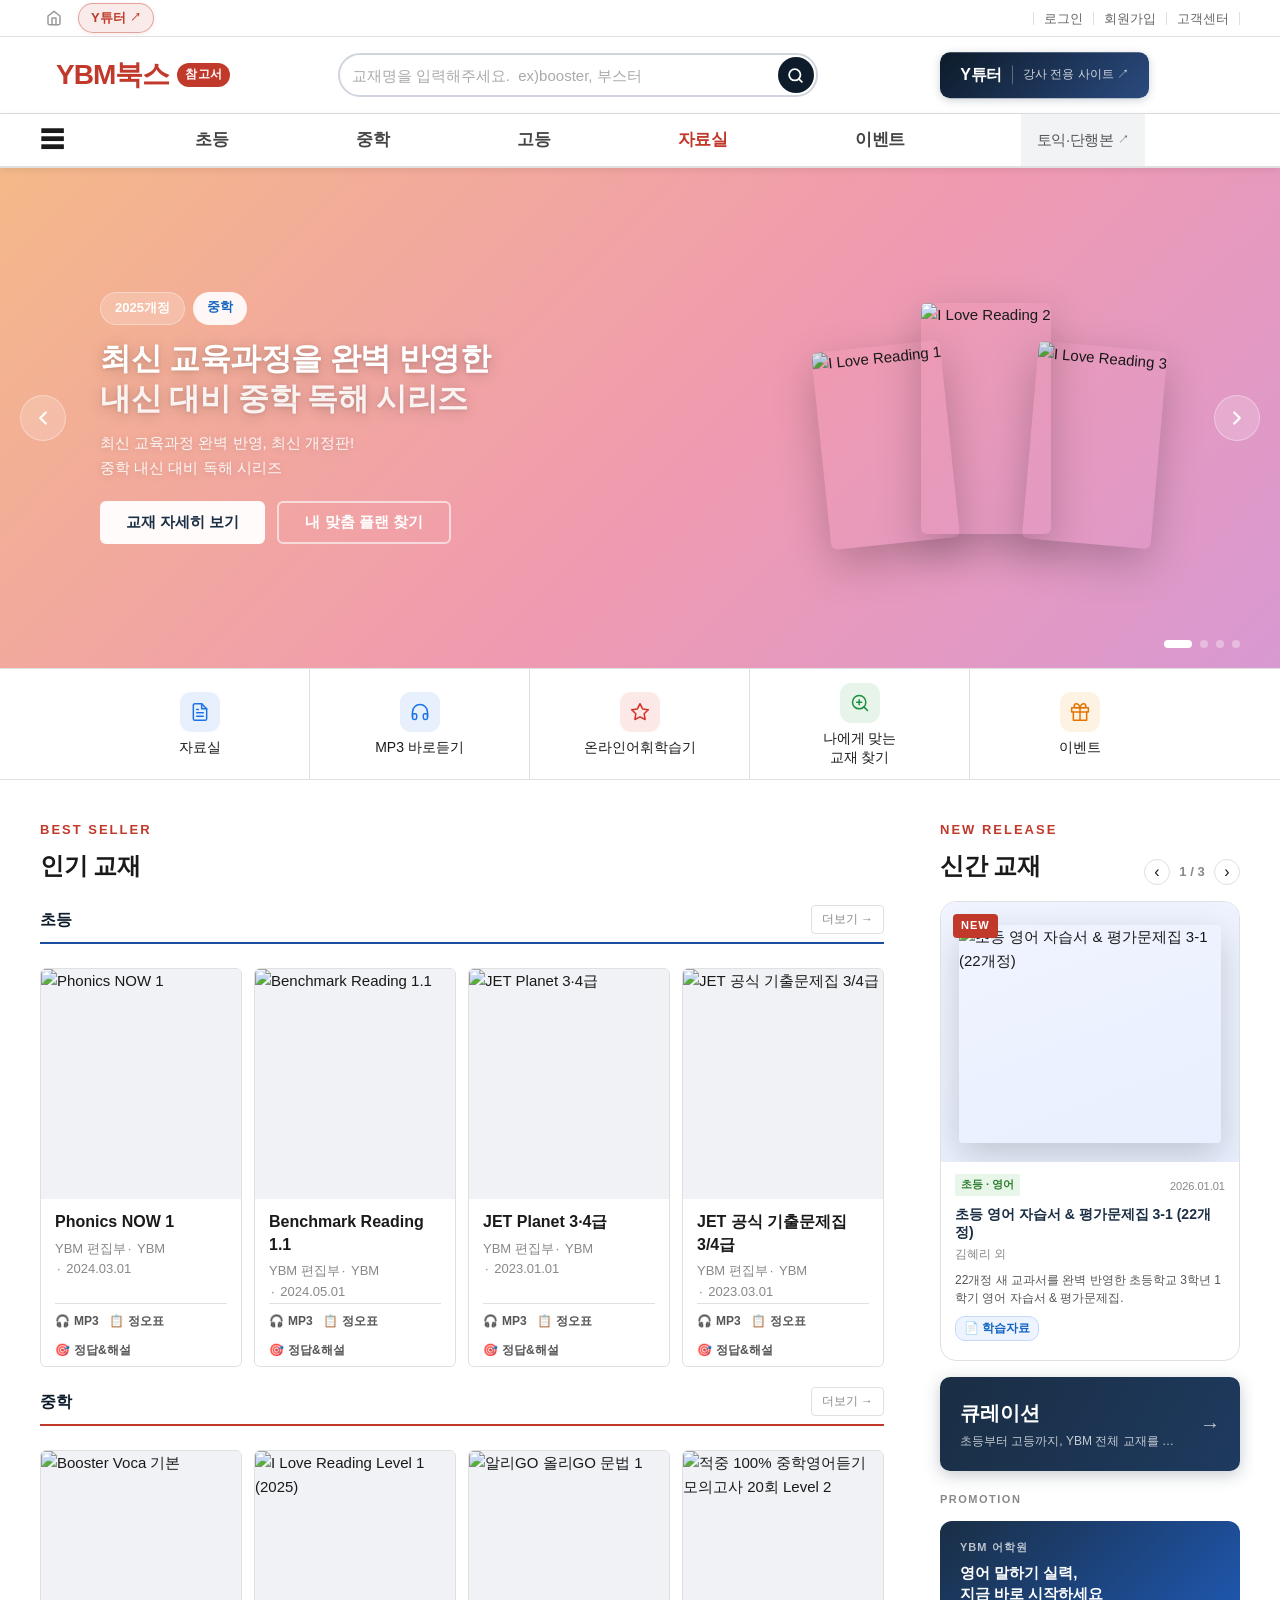
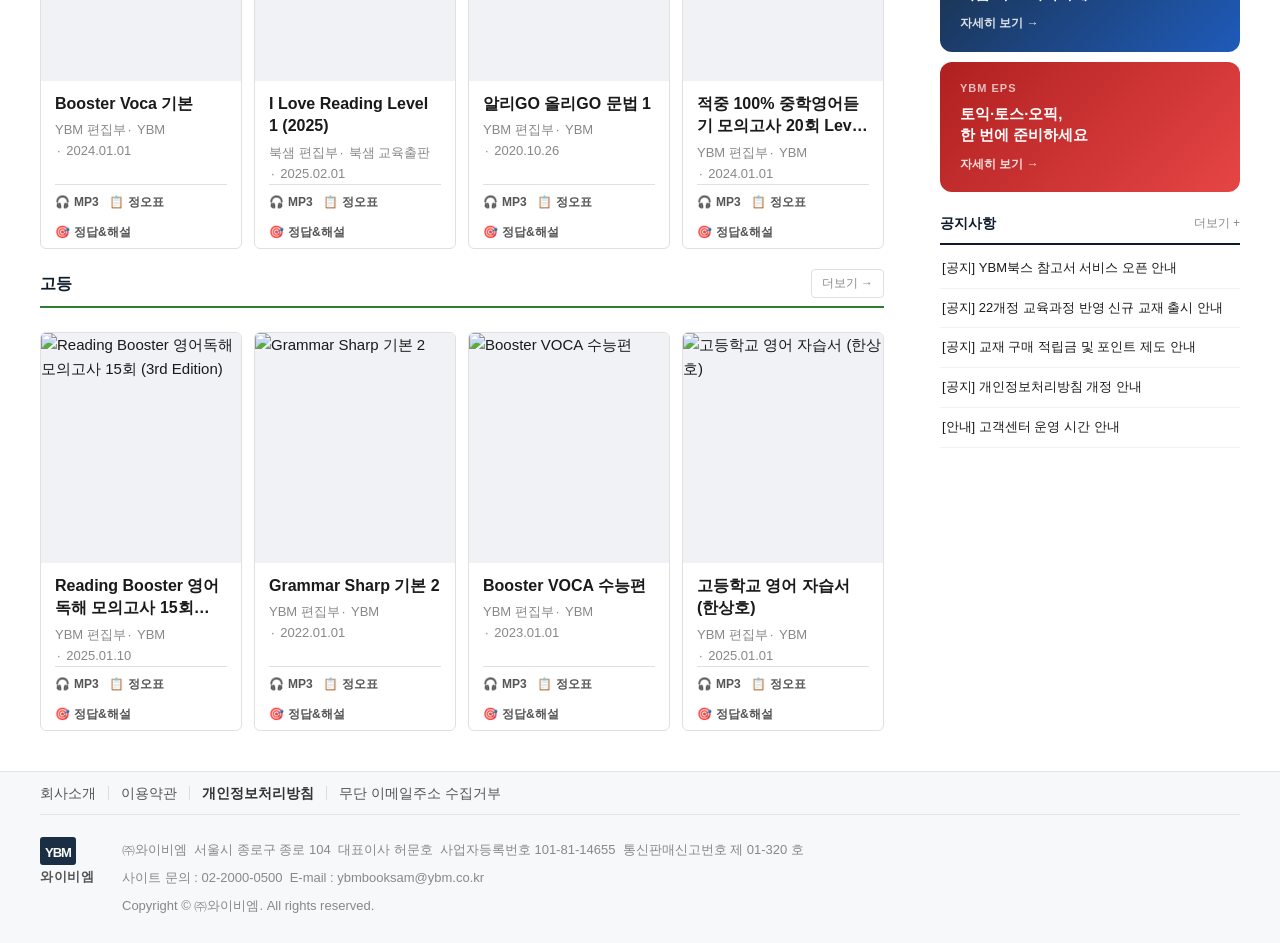
==== index.html @ 1331cd27 "교과서 하위항목 3개 묶음으로 통합" ====
﻿<!DOCTYPE html>
<html lang="ko">
<head>
  <meta charset="UTF-8">
  <meta name="viewport" content="width=device-width, initial-scale=1.0">
  <title>YBM북스-참고서(V3)</title>
  <link rel="stylesheet" href="css/style.css">
  <style>
    /* 메인 전용 */

    /* 인기 교재 섹션 */
    .rank-list{
      display:flex;
      flex-direction:column;
      gap:0;
    }
    .rank-item{
      display:flex;align-items:center;gap:14px;
      padding:12px 0;
      border-bottom:1px solid var(--bg2);
      cursor:pointer;
      transition:background .15s;
    }
    .rank-item:last-child{border-bottom:none;}
    .rank-item:hover{background:var(--bg);}
    .rank-num{
      font-size:18px;font-weight:900;
      color:var(--border);
      min-width:28px;text-align:center;
    }
    .rank-num.top{color:var(--red);}
    .rank-thumb{
      width:44px;height:58px;
      background:var(--bg2);
      border-radius:3px;
      display:flex;align-items:center;justify-content:center;
      font-size:20px;flex-shrink:0;
      border:1px solid var(--border);
    }
    .rank-info{flex:1;}
    .rank-title{font-size:13px;font-weight:700;margin-bottom:2px;
      display:-webkit-box;-webkit-line-clamp:1;-webkit-box-orient:vertical;overflow:hidden;}
    .rank-meta{font-size:11px;color:var(--muted);}
    .rank-price{font-size:13px;font-weight:700;}

    /* 이벤트 배너 */
    .event-banner{
      border-radius:var(--radius-lg);
      overflow:hidden;
      display:grid;
      grid-template-columns:1fr 1fr;
      gap:0;
      height:200px;
    }
    .event-half{
      display:flex;flex-direction:column;
      justify-content:center;
      padding:32px 36px;
      color:white;
      cursor:pointer;
      transition:filter .2s;
    }
    .event-half:hover{filter:brightness(1.1);}
    .event-tag{
      font-size:11px;font-weight:700;letter-spacing:1.5px;
      opacity:.7;margin-bottom:10px;
    }
    .event-title{font-size:20px;font-weight:900;line-height:1.3;margin-bottom:8px;}
    .event-cta{
      font-size:12px;font-weight:700;
      display:flex;align-items:center;gap:4px;
      opacity:.8;
    }

    /* 모바일 */
    @media(max-width:768px){
      .event-banner{grid-template-columns:1fr;height:auto;}
      .event-half{padding:24px 20px;}
      .event-title{font-size:16px;}
      .new-rank-grid{grid-template-columns:1fr !important;}
    }
    @media(max-width:480px){
      .rank-item{gap:10px;}
      .rank-thumb{width:36px;height:48px;}
    }

    /* 인기교재 영역: 자료다운로드·관심교재 버튼 숨김 */
    .best-col .book-actions { display: none; }

    /* ─── 프로모션 배너 카드 ─── */
    .promo-banner-card {
      display: block; position: relative;
      border-radius: 12px; overflow: hidden;
      text-decoration: none; margin-bottom: 10px;
      min-height: 110px;
      transition: transform .2s, box-shadow .2s;
    }
    .promo-banner-card:last-child { margin-bottom: 0; }
    .promo-banner-card:hover { transform: translateY(-3px); box-shadow: 0 10px 28px rgba(0,0,0,.18); }
    .promo-banner-bg {
      position: absolute; inset: 0;
      background: linear-gradient(135deg, #1a2e44 0%, #1f5bba 100%);
    }
    .promo-banner-bg--2 {
      background: linear-gradient(135deg, #b02020 0%, #e64545 100%);
    }
    .promo-banner-body {
      position: relative; z-index: 1;
      padding: 18px 20px; color: white;
    }
    .promo-banner-tag {
      font-size: 11px; font-weight: 700; letter-spacing: 1px;
      opacity: .7; margin-bottom: 6px; text-transform: uppercase;
    }
    .promo-banner-title {
      font-size: 15px; font-weight: 900; line-height: 1.4; margin-bottom: 10px;
    }
    .promo-banner-cta {
      font-size: 12px; font-weight: 700; opacity: .85;
    }

    /* ─── 공지사항 게시판 ─── */
    .notice-board { margin-top: 20px; }
    .notice-board-header {
      display: flex; align-items: center; justify-content: space-between;
      padding-bottom: 8px; margin-bottom: 4px;
      border-bottom: 2px solid var(--navy);
    }
    .notice-board-title { font-size: 14px; font-weight: 800; color: var(--navy); }
    .notice-board-more {
      font-size: 12px; color: var(--muted); text-decoration: none;
      transition: color .12s;
    }
    .notice-board-more:hover { color: var(--red); }
    .notice-list { list-style: none; padding: 0; margin: 0; }
    .notice-item { border-bottom: 1px solid var(--bg2); }
    .notice-item a {
      display: block; padding: 9px 2px; font-size: 13px; color: var(--text);
      text-decoration: none; white-space: nowrap; overflow: hidden; text-overflow: ellipsis;
      transition: color .12s;
    }
    .notice-item a:hover { color: var(--red); }

    /* ─── 인기교재 카테고리 행 ─── */
    .best-cat-header {
      display: flex; align-items: center; justify-content: space-between;
      margin-bottom: var(--sp-3);
    }
    .best-cat-more {
      font-size: 12px; color: var(--muted);
      border: 1px solid var(--border); padding: 4px 10px;
      border-radius: 4px; text-decoration: none;
      transition: all .15s; white-space: nowrap;
    }
    .best-cat-more:hover { color: var(--red); border-color: var(--red); }

    /* ─── 교재찾기 팝업 모달 ─── */
    .finder-overlay {
      display: none; position: fixed; inset: 0; z-index: 9000;
      background: rgba(0,0,0,.55); backdrop-filter: blur(3px);
      align-items: center; justify-content: center;
    }
    .finder-overlay.open { display: flex; }
    .finder-modal {
      position: relative; width: min(520px, 94vw); height: min(760px, 90dvh);
      background: #fff; border-radius: 20px; overflow: hidden;
      box-shadow: 0 32px 80px -20px rgba(0,0,0,.45);
      animation: modalIn .3s cubic-bezier(.16,.8,.3,1);
    }
    @keyframes modalIn { from { opacity:0; transform:translateY(24px) scale(.97); } to { opacity:1; transform:none; } }
    .finder-modal-close {
      position: absolute; top: 12px; right: 12px; z-index: 10;
      width: 34px; height: 34px; border-radius: 50%;
      background: rgba(0,0,0,.18); border: none; cursor: pointer;
      display: flex; align-items: center; justify-content: center;
      color: #fff; font-size: 18px; line-height: 1;
      transition: background .15s;
    }
    .finder-modal-close:hover { background: rgba(0,0,0,.35); }
    .finder-iframe {
      width: 100%; height: 100%; border: none; display: block;
    }

    /* ─── 바로가기 메뉴 ─── */
    .shortcut-section { background: #fff; border-top: 1px solid var(--border); border-bottom: 1px solid var(--border); }
    .shortcut-bar { display: flex; justify-content: center; }
    .shortcut-item {
      flex: 1; display: flex; flex-direction: column; align-items: center; justify-content: center;
      gap: 6px; padding: 14px 12px 12px; text-decoration: none; color: var(--text);
      border-right: 1px solid var(--border); transition: background .15s, color .15s;
      max-width: 220px; position: relative;
    }
    .shortcut-item::after {
      content: ''; position: absolute; bottom: 0; left: 0; right: 0; height: 2px;
      background: transparent; transition: background .2s;
    }
    .shortcut-item:last-child { border-right: none; }
    .shortcut-item:hover { background: #f7f9ff; color: var(--navy); }
    .shortcut-item:hover::after { background: var(--navy); }
    .shortcut-item:hover .shortcut-icon { transform: translateY(-2px); }
    .shortcut-icon {
      width: 40px; height: 40px; border-radius: 11px; flex-shrink: 0;
      display: flex; align-items: center; justify-content: center;
      transition: transform .2s;
    }
    .shortcut-icon.c-blue  { background: #e8f0fe; }
    .shortcut-icon.c-blue svg  { stroke: #1a73e8; }
    .shortcut-icon.c-green { background: #e6f4ea; }
    .shortcut-icon.c-green svg { stroke: #1e8e3e; }
    .shortcut-icon.c-red   { background: #fce8e6; }
    .shortcut-icon.c-red svg   { stroke: #d93025; }
    .shortcut-icon.c-orange{ background: #fef3e2; }
    .shortcut-icon.c-orange svg{ stroke: #e37400; }
    .shortcut-icon svg { width: 20px; height: 20px; }
    .shortcut-label {
      font-size: 14px; font-weight: 400; text-align: center; line-height: 1.35; color: inherit;
    }
    @media(max-width:768px){
      .shortcut-item { padding: 16px 6px 14px; gap: 8px; }
      .shortcut-icon { width: 48px; height: 48px; border-radius: 14px; }
      .shortcut-icon svg { width: 22px; height: 22px; }
      .shortcut-label { font-size: 11px; }
    }

    /* ─── Hero Slider ─── */
    .hs-wrapper{position:relative;overflow:hidden;height:calc(85vh - 265px);min-height:360px;}
    .hs-track{display:flex;height:100%;transition:transform .65s cubic-bezier(.25,.46,.45,.94);will-change:transform;}
    .hs-slide{flex:0 0 100%;min-width:100%;height:100%;}
    .hs-inner{
      max-width:1280px;margin:0 auto;height:100%;
      padding:0 100px;
      display:flex;align-items:center;gap:48px;
    }
    /* 텍스트 LEFT */
    .hs-text{flex:1;min-width:0;}
    /* 책 RIGHT */
    .hs-books{flex:0 0 380px;display:flex;align-items:flex-end;justify-content:center;gap:0;padding:20px 0;}
    .hs-books-2{gap:18px;justify-content:flex-end;}
    /* 책 이미지 */
    .hs-bk{height:198px;width:auto;border-radius:6px;box-shadow:0 16px 44px rgba(0,0,0,.22);cursor:pointer;transition:filter .2s,transform .3s;position:relative;flex-shrink:0;}
    .hs-bk1{transform:rotate(-6deg) translateY(10px);margin-right:-28px;z-index:1;filter:brightness(.9);}
    .hs-bkm{height:231px;z-index:3;transform:none;margin-right:-20px;filter:none;}
    .hs-bk3{transform:rotate(5deg) translateY(10px);z-index:2;filter:brightness(.9);}
    .hs-books-2 .hs-bkm{margin-right:0;height:205px;}
    .hs-books-2 .hs-bk3{transform:rotate(4deg) translateY(8px);}
    .hs-bk:hover{filter:brightness(1.06)!important;transform:translateY(-8px)!important;}
    /* 태그 */
    .hs-tags{display:flex;gap:8px;margin-bottom:14px;}
    .hs-tag{background:rgba(255,255,255,.2);color:white;font-size:13px;font-weight:700;padding:5px 14px;border-radius:20px;border:1px solid rgba(255,255,255,.35);}
    .hs-tag-acc{font-size:13px;font-weight:700;padding:5px 14px;border-radius:20px;background:rgba(255,255,255,.9);border:none;color:#1565c0;}
    .hs-tag-acc.purple{color:#6b3d9e;}
    .hs-tag-acc.navy{color:#0d1b2a;}
    .hs-tag-acc.orange{color:#c85e2a;}
    /* 제목 */
    .hs-title{font-size:31px;font-weight:900;color:white;line-height:1.3;margin-bottom:10px;letter-spacing:-.5px;text-shadow:0 2px 16px rgba(0,0,0,.22),0 1px 4px rgba(0,0,0,.12);}
    .hs-title em{font-style:normal;color:rgba(255,255,255,.88);}
    /* 설명 */
    .hs-desc{font-size:15px;color:rgba(255,255,255,.9);line-height:1.7;margin-bottom:20px;text-shadow:0 1px 8px rgba(0,0,0,.18);}
    /* 버튼 */
    .hs-btns{display:flex;gap:12px;flex-wrap:wrap;}
    .hs-btn-p{background:rgba(255,255,255,.95);color:#1a2e44;border:none;padding:12px 26px;border-radius:6px;font-size:15px;font-weight:700;cursor:pointer;font-family:inherit;transition:all .2s;}
    .hs-btn-p:hover{background:white;transform:translateY(-1px);}
    .hs-btn-o{background:transparent;color:white;border:2px solid rgba(255,255,255,.6);padding:10px 26px;border-radius:6px;font-size:15px;font-weight:700;cursor:pointer;font-family:inherit;transition:all .2s;}
    .hs-btn-o:hover{border-color:white;background:rgba(255,255,255,.12);}
    .hs-slide[data-theme="light"] .hs-btn-p{background:#1a2e44;color:white;}
    .hs-slide[data-theme="light"] .hs-btn-o{color:#1a2e44;border-color:rgba(26,46,68,.4);}
    .hs-slide[data-theme="light"] .hs-tag{background:rgba(26,46,68,.12);color:#1a2e44;border-color:rgba(26,46,68,.2);}
    /* 화살표 */
    .hs-arrow{position:absolute;top:50%;transform:translateY(-50%);width:46px;height:46px;background:rgba(255,255,255,.18);border:1.5px solid rgba(255,255,255,.35);border-radius:50%;cursor:pointer;display:flex;align-items:center;justify-content:center;color:white;z-index:20;transition:background .15s;}
    .hs-arrow:hover{background:rgba(255,255,255,.36);}
    .hs-prev{left:20px;}
    .hs-next{right:20px;}
    /* 닷 */
    .hs-dots{position:absolute;bottom:20px;right:40px;display:flex;gap:8px;z-index:20;}
    .hs-dot{width:8px;height:8px;border-radius:4px;background:rgba(255,255,255,.35);border:none;cursor:pointer;padding:0;transition:all .3s ease;}
    .hs-dot.active{width:28px;background:white;}
    /* 모바일 */
    @media(max-width:768px){
      .hs-wrapper{height:auto;min-height:0;}
      .hs-track{height:auto;}
      .hs-slide{height:auto;}
      .hs-inner{flex-direction:column-reverse;padding:20px 16px 56px;gap:12px;min-height:0;height:auto;}
      .hs-books,.hs-books-2{flex:none;width:100%;justify-content:center;padding:0;gap:0;}
      .hs-bk{height:130px;}
      .hs-bkm{height:148px;}
      .hs-bk1{margin-right:-20px;}
      .hs-bkm{margin-right:-16px;}
      .hs-books-2 .hs-bkm{margin-right:8px;height:148px;}
      .hs-books-2 .hs-bk3{transform:rotate(4deg) translateY(8px);}
      .hs-title{font-size:22px;}
      .hs-desc{font-size:13px;margin-bottom:18px;}
      .hs-btns{flex-direction:column;gap:8px;}
      .hs-btn-p,.hs-btn-o{width:100%;text-align:center;}
      .hs-prev{left:6px;} .hs-next{right:6px;}
      .hs-arrow{width:36px;height:36px;}
      .hs-dots{right:16px;bottom:14px;}
      /* 이벤트 슬라이드: SVG 이미지 축소 */
      .hs-event-visual{flex:none !important;width:100%;justify-content:center;}
      .hs-event-visual svg{width:160px;height:138px;}
    }
    /* ─── 이벤트 슬라이드 템플릿 ─── */
    .hs-slide--event .hs-inner{justify-content:center;text-align:center;flex-direction:column;align-items:center;gap:0;padding:0 60px;}
    .hs-event-eyebrow{font-size:12px;font-weight:800;letter-spacing:3px;text-transform:uppercase;color:rgba(255,255,255,.7);margin-bottom:14px;}
    .hs-event-title{font-size:34px;font-weight:900;color:white;line-height:1.25;margin-bottom:12px;letter-spacing:-.5px;text-shadow:0 2px 16px rgba(0,0,0,.22);}
    .hs-event-title em{font-style:normal;background:linear-gradient(90deg,#FFD700,#FF9500);-webkit-background-clip:text;-webkit-text-fill-color:transparent;background-clip:text;}
    .hs-event-desc{font-size:15px;color:rgba(255,255,255,.85);line-height:1.7;margin-bottom:28px;}
    .hs-event-period{display:inline-block;font-size:12px;font-weight:700;color:rgba(255,255,255,.6);border:1px solid rgba(255,255,255,.3);border-radius:20px;padding:4px 14px;margin-bottom:24px;}
    .hs-event-btns{display:flex;gap:12px;justify-content:center;}
    .hs-event-btn-p{background:white;color:#1a2e44;border:none;padding:12px 32px;border-radius:6px;font-size:15px;font-weight:700;cursor:pointer;font-family:inherit;transition:all .2s;}
    .hs-event-btn-p:hover{transform:translateY(-1px);box-shadow:0 4px 16px rgba(0,0,0,.18);}
    .hs-event-btn-o{background:transparent;color:white;border:2px solid rgba(255,255,255,.6);padding:10px 28px;border-radius:6px;font-size:15px;font-weight:700;cursor:pointer;font-family:inherit;transition:all .2s;}
    .hs-event-btn-o:hover{border-color:white;background:rgba(255,255,255,.12);}
    @media(max-width:768px){
      .hs-slide--event .hs-inner{padding:0 20px;}
      .hs-event-title{font-size:22px;}
      .hs-event-btns{flex-direction:column;gap:8px;}
      .hs-event-btn-p,.hs-event-btn-o{width:100%;text-align:center;}
    }
  </style>
</head>
<body>

<!-- ===== TOP UTILITY BAR ===== -->
<div class="util-topbar">
  <div class="util-topbar-inner">
    <div class="util-topbar-left">
      <a href="index.html" class="topbar-home-btn" title="홈">
        <svg width="16" height="16" viewBox="0 0 24 24" fill="none" stroke="currentColor" stroke-width="2.2" stroke-linecap="round" stroke-linejoin="round"><path d="M3 9l9-7 9 7v11a2 2 0 0 1-2 2H5a2 2 0 0 1-2-2z"/><polyline points="9 22 9 12 15 12 15 22"/></svg>
      </a>
      <a href="https://my-first-app-drab-one.vercel.app/" target="_blank" class="topbar-ytutpr">Y튜터 <span class="topbar-arrow">↗</span></a>
    </div>
    <div class="util-links">
      <a href="login.html" class="util-link topbar-login-btn">로그인</a>
      <a href="login.html?tab=join" class="util-link topbar-join-btn">회원가입</a>
      <a href="customer.html" class="util-link">고객센터</a>
      <a href="mypage.html" class="util-link topbar-mypage-btn">마이페이지</a>
    </div>
  </div>
</div>
<div class="util-bar">
  <div class="util-bar-inner">
    <a href="index.html" class="util-logo">
      <span class="logo-mark">YBM북스</span>

      <span class="logo-badge">참고서</span>
    </a>

    <div class="search-series-group">
    <div class="header-search">
      <div class="search-wrap">
        <input type="text" class="search-input" id="searchInput"
          placeholder="교재명을 입력해주세요.  ex)booster, 부스터">
        <button class="search-btn" onclick="openSearchModal()"><svg width="17" height="17" viewBox="0 0 24 24" fill="none" stroke="white" stroke-width="2.5" stroke-linecap="round" stroke-linejoin="round"><circle cx="11" cy="11" r="8"/><line x1="21" y1="21" x2="16.65" y2="16.65"/></svg></button>
      </div>
    </div>
    </div>
    <a href="https://my-first-app-drab-one.vercel.app/" target="_blank" class="util-bar-ytutpr">
      <span class="ytutpr-label">Y튜터</span>
      <span class="ytutpr-sub">강사 전용 사이트 ↗</span>
    </a>
  </div>
</div>

<!-- ===== GNB ===== -->
<nav class="gnb-bar">
  <div class="gnb-inner">
    <a href="index.html" class="gnb-logo-link"><span class="logo-mark">YBM북스</span><span class="logo-badge">참고서</span></a>
    <a href="https://my-first-app-drab-one.vercel.app/" target="_blank" class="gnb-logo-shortcut">Y튜터 <span class="sc-arrow">↗</span></a>
    <button class="gnb-all"><span class="hamburger">☰</span></button>
    <div class="gnb-nav">

      <!-- 초등 -->
      <div class="gnb-item" data-cat="elementary">
        <a href="books.html?cat=elementary" class="gnb-link">초등</a>
        <div class="gnb-dropdown">
          <div class="dropdown-cat" style="background:var(--elem);">
            <span class="dropdown-cat-icon">🎒</span>
            <span class="dropdown-cat-label">초등</span>
          </div>
          <div class="dropdown-body">
            <a href="books.html?cat=elementary&type=참고서" class="mega-group-title">참고서</a>
            <a href="books.html?cat=elementary&type=참고서&subject=영어" class="mega-sub-link">영어</a>
            <a href="books.html?cat=elementary&type=참고서&subject=수학" class="mega-sub-link">수학</a>
            <a href="books.html?cat=elementary&type=ELT" class="mega-group-title">ELT</a>
            <a href="books.html?cat=elementary&type=교과서" class="mega-group-title">교과서</a>
            <a href="books.html?cat=elementary&type=교과서" class="mega-sub-link">교과서, 지도서</a>
            <a href="books.html?cat=elementary&type=평가문제집" class="mega-sub-link">평가문제집, 자습서, 해설서</a>
            <a href="books.html?cat=elementary&type=자료집" class="mega-sub-link">자료집, 교구재</a>
            <a href="books.html?cat=elementary&type=일반" class="mega-group-title">일반 · 수험서</a>
          </div>
        </div>
      </div>

      <!-- 중학 -->
      <div class="gnb-item" data-cat="middle">
        <a href="books.html?cat=middle" class="gnb-link">중학</a>
        <div class="gnb-dropdown">
          <div class="dropdown-cat" style="background:var(--mid);">
            <span class="dropdown-cat-icon">📚</span>
            <span class="dropdown-cat-label">중학</span>
          </div>
          <div class="dropdown-body">
            <a href="books.html?cat=middle&type=참고서" class="mega-group-title">참고서</a>
            <a href="books.html?cat=middle&type=참고서&subject=영어" class="mega-sub-link">영어</a>
            <a href="books.html?cat=middle&type=참고서&subject=수학" class="mega-sub-link">수학</a>
            <a href="books.html?cat=middle&type=ELT" class="mega-group-title">ELT</a>
            <a href="books.html?cat=middle&type=교과서" class="mega-group-title">교과서</a>
            <a href="books.html?cat=middle&type=교과서" class="mega-sub-link">교과서, 지도서</a>
            <a href="books.html?cat=middle&type=평가문제집" class="mega-sub-link">평가문제집, 자습서, 해설서</a>
            <a href="books.html?cat=middle&type=자료집" class="mega-sub-link">자료집, 교구재</a>
            <a href="books.html?cat=middle&type=일반" class="mega-group-title">일반 · 수험서</a>
          </div>
        </div>
      </div>

      <!-- 고등 -->
      <div class="gnb-item" data-cat="high">
        <a href="books.html?cat=high" class="gnb-link">고등</a>
        <div class="gnb-dropdown">
          <div class="dropdown-cat" style="background:var(--high);">
            <span class="dropdown-cat-icon">🎓</span>
            <span class="dropdown-cat-label">고등</span>
          </div>
          <div class="dropdown-body">
            <a href="books.html?cat=high&type=참고서" class="mega-group-title">참고서</a>
            <a href="books.html?cat=high&type=참고서&subject=영어" class="mega-sub-link">영어</a>
            <a href="books.html?cat=high&type=참고서&subject=수학" class="mega-sub-link">수학</a>
            <a href="books.html?cat=high&type=ELT" class="mega-group-title">ELT</a>
            <a href="books.html?cat=high&type=교과서" class="mega-group-title">교과서</a>
            <a href="books.html?cat=high&type=교과서" class="mega-sub-link">교과서, 지도서</a>
            <a href="books.html?cat=high&type=평가문제집" class="mega-sub-link">평가문제집, 자습서, 해설서</a>
            <a href="books.html?cat=high&type=자료집" class="mega-sub-link">자료집, 교구재</a>
            <a href="books.html?cat=high&type=일반" class="mega-group-title">일반 · 수험서</a>
          </div>
        </div>
      </div>

      <!-- 자료실 -->
      <div class="gnb-item" data-cat="resources">
        <a href="resources.html" class="gnb-link">자료실</a>
        <div class="gnb-dropdown">
          <div class="dropdown-cat" style="background:var(--res);">
            <span class="dropdown-cat-icon">📂</span>
            <span class="dropdown-cat-label">자료실</span>
          </div>
          <div class="dropdown-body">
            <a href="resources.html?tab=materials" class="mega-group-title">교재자료실</a>
            <div class="gnb-sub-group">
              <a href="resources.html?tab=study&stab=vocab" class="mega-group-title">스터디존</a>
              <div class="gnb-subflyout">
                <a href="resources.html?tab=study&stab=vocab" class="gnb-flyout-link">온라인어휘학습기</a>
                <a href="resources.html?tab=study&stab=grammar" class="gnb-flyout-link">문법예문뱅크</a>
                <a href="resources.html?tab=study&stab=daily" class="gnb-flyout-link">데일리외국어</a>
                <a href="resources.html?tab=study&stab=mp3" class="gnb-flyout-link">MP3 바로듣기</a>
              </div>
            </div>
            <div class="gnb-sub-group">
              <a href="resources.html?tab=howto" class="mega-group-title">교재활용법</a>
              <div class="gnb-subflyout">
                <a href="resources.html?tab=howto" class="gnb-flyout-link">교재소개 및 활용방법</a>
                <a href="resources.html?tab=howto&sub=curation" class="gnb-flyout-link">큐레이션</a>
              </div>
            </div>
          </div>
        </div>
      </div>

      <!-- 이벤트 -->
      <div class="gnb-item" data-cat="events">
        <a href="events.html" class="gnb-link">이벤트</a>
        <div class="gnb-dropdown">
          <div class="dropdown-cat" style="background:var(--red);">
            <span class="dropdown-cat-icon">🎁</span>
            <span class="dropdown-cat-label">이벤트</span>
          </div>
          <div class="dropdown-body">
            <a href="events.html?status=ongoing" class="mega-group-title">진행중인 이벤트</a>
            <a href="events.html?status=ended" class="mega-group-title">종료된 이벤트</a>
          </div>
        </div>
      </div>

      <a href="https://www.ybmbooks.com/" target="_blank" class="gnb-toeic-btn">토익·단행본 <span>↗</span></a>
    </div>
    <div class="gnb-util-right">
      
      <a href="login.html" class="gnb-util-link gnb-login-link">로그인</a>
      <a href="login.html" class="gnb-util-link gnb-join-link">회원가입</a>
      <a href="customer.html" class="gnb-util-link">고객센터</a>
      <button class="gnb-search-btn" id="gnbSearchToggle" aria-label="검색">
        <svg width="18" height="18" viewBox="0 0 24 24" fill="none" stroke="currentColor" stroke-width="2.2" stroke-linecap="round" stroke-linejoin="round"><circle cx="11" cy="11" r="8"/><line x1="21" y1="21" x2="16.65" y2="16.65"/></svg>
      </button>
    </div>
  </div>
</nav>

<!-- ===== HERO SLIDER ===== -->
<section class="hs-wrapper" id="heroSlider" data-theme="light">

  <button class="hs-arrow hs-prev" id="hsPrev" aria-label="이전">
    <svg width="22" height="22" viewBox="0 0 24 24" fill="none" stroke="currentColor" stroke-width="2.5" stroke-linecap="round" stroke-linejoin="round"><polyline points="15 18 9 12 15 6"/></svg>
  </button>
  <button class="hs-arrow hs-next" id="hsNext" aria-label="다음">
    <svg width="22" height="22" viewBox="0 0 24 24" fill="none" stroke="currentColor" stroke-width="2.5" stroke-linecap="round" stroke-linejoin="round"><polyline points="9 18 15 12 9 6"/></svg>
  </button>

  <div class="hs-track" id="hsTrack">

    <!-- Slide 1: I Love Reading -->
    <div class="hs-slide" data-theme="dark">
      <div class="hs-inner">
        <div class="hs-text">
          <div class="hs-tags"><span class="hs-tag">2025개정</span><span class="hs-tag-acc">중학</span></div>
          <h1 class="hs-title">최신 교육과정을 완벽 반영한<br><em>내신 대비 중학 독해 시리즈</em></h1>
          <p class="hs-desc">최신 교육과정 완벽 반영, 최신 개정판!<br>중학 내신 대비 독해 시리즈</p>
          <div class="hs-btns">
            <button class="hs-btn-p" onclick="location.href='book-detail.html?id=16'">교재 자세히 보기</button>
            <button class="hs-btn-o" onclick="location.href='resources.html?tab=curation&amp;level=middle'">내 맞춤 플랜 찾기</button>
          </div>
        </div>
        <div class="hs-books">
          <img src="images/ilove-reading-1.png" class="hs-bk hs-bk1" onclick="location.href='book-detail.html?id=16'" alt="I Love Reading 1">
          <img src="images/ilove-reading-2.png" class="hs-bk hs-bkm" onclick="location.href='book-detail.html?id=17'" alt="I Love Reading 2">
          <img src="images/ilove-reading-3.png" class="hs-bk hs-bk3" onclick="location.href='book-detail.html?id=18'" alt="I Love Reading 3">
        </div>
      </div>
    </div>

    <!-- Slide 2: 신규 오픈 이벤트 -->
    <div class="hs-slide" data-theme="dark" style="background:linear-gradient(135deg,#1a3a5c 0%,#1e4976 50%,#153d6b 100%);">
      <div class="hs-inner" style="position:relative;">
        <div class="hs-text">
          <div class="hs-tags">
            <span class="hs-tag" style="background:rgba(255,215,0,.2);border-color:rgba(255,215,0,.5);color:#FFD700;">🎉 신규 오픈</span>
            <span class="hs-tag-acc" style="background:rgba(255,215,0,.9);color:#1a0550;">EVENT</span>
          </div>
          <h1 class="hs-title">YBM 북스 새롭게 오픈!<br><em style="-webkit-text-fill-color:transparent;background:linear-gradient(90deg,#FFD700,#FFA500);-webkit-background-clip:text;background-clip:text;">오픈 기념 특별 이벤트</em></h1>
          <p class="hs-desc" style="color:rgba(255,255,255,.88);">교재 구매 고객 전원 <strong style="color:#FFD700;">쿠폰 증정</strong> &amp; 추첨을 통해<br><strong style="color:#FFD700;">스타벅스 기프티콘</strong> · <strong style="color:#FFD700;">도서상품권</strong> 선물!</p>
          <div class="hs-btns">
            <button class="hs-btn-p" style="background:#FFD700;color:#1a0550;" onclick="location.href='events.html'">이벤트 참여하기</button>
            <button class="hs-btn-o" onclick="location.href='events.html'">자세히 보기</button>
          </div>
        </div>
        <div class="hs-books hs-event-visual" style="flex:0 0 320px;align-items:center;justify-content:center;">
          <svg width="280" height="240" viewBox="0 0 280 240" fill="none" xmlns="http://www.w3.org/2000/svg">
            <!-- 배경 빛 효과 -->
            <ellipse cx="140" cy="200" rx="110" ry="20" fill="rgba(255,215,0,0.12)"/>
            <!-- 선물 상자 몸통 -->
            <rect x="60" y="120" width="160" height="100" rx="8" fill="url(#boxGrad)"/>
            <!-- 상자 뚜껑 -->
            <rect x="50" y="100" width="180" height="30" rx="6" fill="url(#lidGrad)"/>
            <!-- 리본 세로 -->
            <rect x="128" y="100" width="24" height="120" rx="4" fill="url(#ribbonGrad)"/>
            <!-- 리본 가로 -->
            <rect x="50" y="108" width="180" height="14" rx="4" fill="url(#ribbonGrad)"/>
            <!-- 리본 나비 왼쪽 -->
            <ellipse cx="108" cy="100" rx="30" ry="16" fill="url(#ribbonGrad)" transform="rotate(-25 108 100)"/>
            <!-- 리본 나비 오른쪽 -->
            <ellipse cx="172" cy="100" rx="30" ry="16" fill="url(#ribbonGrad)" transform="rotate(25 172 100)"/>
            <!-- 리본 중심 -->
            <circle cx="140" cy="100" r="12" fill="url(#ribbonGrad)"/>
            <circle cx="140" cy="100" r="6" fill="#FFD700"/>
            <!-- 별 장식들 -->
            <text x="30" y="90" font-size="22" fill="#FFD700" opacity="0.9">✦</text>
            <text x="230" y="80" font-size="16" fill="#FFD700" opacity="0.7">✦</text>
            <text x="220" y="150" font-size="12" fill="#FFD700" opacity="0.6">✦</text>
            <text x="40" y="160" font-size="14" fill="#FFD700" opacity="0.5">✦</text>
            <text x="200" y="55" font-size="24" fill="rgba(255,215,0,0.8)">🎊</text>
            <text x="50" y="55" font-size="20" fill="rgba(255,215,0,0.8)">🎁</text>
            <!-- 쿠폰 라벨 -->
            <rect x="72" y="138" width="136" height="64" rx="6" fill="rgba(255,255,255,0.12)"/>
            <text x="140" y="162" text-anchor="middle" font-size="11" font-weight="700" fill="rgba(255,255,255,0.7)" font-family="Pretendard,sans-serif">전원 증정</text>
            <text x="140" y="182" text-anchor="middle" font-size="14" font-weight="900" fill="#FFD700" font-family="Pretendard,sans-serif">할인 쿠폰 + 경품 추첨</text>
            <defs>
              <linearGradient id="boxGrad" x1="60" y1="120" x2="220" y2="220" gradientUnits="userSpaceOnUse">
                <stop offset="0%" stop-color="#4A1D96"/>
                <stop offset="100%" stop-color="#2D0A6E"/>
              </linearGradient>
              <linearGradient id="lidGrad" x1="50" y1="100" x2="230" y2="130" gradientUnits="userSpaceOnUse">
                <stop offset="0%" stop-color="#5B21B6"/>
                <stop offset="100%" stop-color="#3B0E8C"/>
              </linearGradient>
              <linearGradient id="ribbonGrad" x1="0" y1="0" x2="1" y2="1" gradientUnits="objectBoundingBox">
                <stop offset="0%" stop-color="#FFD700"/>
                <stop offset="100%" stop-color="#FFA500"/>
              </linearGradient>
            </defs>
          </svg>
        </div>
      </div>
    </div>

    <!-- Slide 3: Reading Booster -->
    <div class="hs-slide" data-theme="dark">
      <div class="hs-inner">
        <div class="hs-text">
          <div class="hs-tags"><span class="hs-tag">고등</span><span class="hs-tag-acc navy">수능</span></div>
          <h1 class="hs-title">수능 영어 1등급 완성 프로젝트<br><em>Reading Booster 시리즈</em></h1>
          <p class="hs-desc">수능 독해 유형별 전략 수록<br>모의고사 10+2회 &amp; 15회로 실전 감각 완성</p>
          <div class="hs-btns">
            <button class="hs-btn-p" onclick="location.href='book-detail.html?id=23'">교재 자세히 보기</button>
            <button class="hs-btn-o" onclick="location.href='resources.html?tab=curation&amp;level=high'">내 맞춤 플랜 찾기</button>
          </div>
        </div>
        <div class="hs-books hs-books-2">
          <img src="images/reading-booster-10plus2.png" class="hs-bk hs-bkm" onclick="location.href='book-detail.html?id=27'" alt="Reading Booster 10+2">
          <img src="images/reading-booster-15.png" class="hs-bk hs-bk3" onclick="location.href='book-detail.html?id=23'" alt="Reading Booster 15회">
        </div>
      </div>
    </div>

    <!-- Slide 4: Phonics NOW -->
    <div class="hs-slide" data-theme="dark">
      <div class="hs-inner">
        <div class="hs-text">
          <div class="hs-tags"><span class="hs-tag">초등</span><span class="hs-tag-acc orange">파닉스</span></div>
          <h1 class="hs-title">파닉스의 기초부터 탄탄하게<br><em>Phonics NOW 시리즈</em></h1>
          <p class="hs-desc">AR 기반 체험형 학습으로 파닉스를<br>재미있고 체계적으로 배우는 단계별 시리즈</p>
          <div class="hs-btns">
            <button class="hs-btn-p" onclick="location.href='book-detail.html?id=1'">교재 자세히 보기</button>
            <button class="hs-btn-o" onclick="location.href='resources.html?tab=curation&amp;level=elementary'">내 맞춤 플랜 찾기</button>
          </div>
        </div>
        <div class="hs-books">
          <img src="images/phonics-now-1.png" class="hs-bk hs-bk1" onclick="location.href='book-detail.html?id=1'" alt="Phonics NOW 1">
          <img src="images/phonics-now-2.png" class="hs-bk hs-bkm" onclick="location.href='book-detail.html?id=2'" alt="Phonics NOW 2">
          <img src="images/phonics-now-3.png" class="hs-bk hs-bk3" onclick="location.href='book-detail.html?id=19'" alt="Phonics NOW 3">
        </div>
      </div>
    </div>

  </div><!-- /hs-track -->

  <div class="hs-dots" id="hsDots">
    <button class="hs-dot active" data-idx="0"></button>
    <button class="hs-dot" data-idx="1"></button>
    <button class="hs-dot" data-idx="2"></button>
    <button class="hs-dot" data-idx="3"></button>
  </div>

</section>

<!-- ===== 바로가기 메뉴 ===== -->
<section class="shortcut-section">
  <div class="container">
    <div class="shortcut-bar">
      <a href="resources.html" class="shortcut-item">
        <div class="shortcut-icon c-blue">
          <svg width="28" height="28" viewBox="0 0 24 24" fill="none" stroke="currentColor" stroke-width="1.8" stroke-linecap="round" stroke-linejoin="round"><path d="M14 2H6a2 2 0 0 0-2 2v16a2 2 0 0 0 2 2h12a2 2 0 0 0 2-2V8z"/><polyline points="14 2 14 8 20 8"/><line x1="16" y1="13" x2="8" y2="13"/><line x1="16" y1="17" x2="8" y2="17"/><polyline points="10 9 9 9 8 9"/></svg>
        </div>
        <span class="shortcut-label">자료실</span>
      </a>
      <a href="resources.html?tab=study&stab=mp3" class="shortcut-item">
        <div class="shortcut-icon c-blue">
          <svg width="28" height="28" viewBox="0 0 24 24" fill="none" stroke="currentColor" stroke-width="1.8" stroke-linecap="round" stroke-linejoin="round"><path d="M3 18v-6a9 9 0 0 1 18 0v6"/><path d="M21 19a2 2 0 0 1-2 2h-1a2 2 0 0 1-2-2v-3a2 2 0 0 1 2-2h3z"/><path d="M3 19a2 2 0 0 0 2 2h1a2 2 0 0 0 2-2v-3a2 2 0 0 0-2-2H3z"/></svg>
        </div>
        <span class="shortcut-label">MP3 바로듣기</span>
      </a>
      <a href="#" class="shortcut-item" onclick="requireLoginForStudy('vocab',event)">
        <div class="shortcut-icon c-red">
          <svg width="28" height="28" viewBox="0 0 24 24" fill="none" stroke="currentColor" stroke-width="1.8" stroke-linecap="round" stroke-linejoin="round"><polygon points="12 2 15.09 8.26 22 9.27 17 14.14 18.18 21.02 12 17.77 5.82 21.02 7 14.14 2 9.27 8.91 8.26 12 2"/></svg>
        </div>
        <span class="shortcut-label">온라인어휘학습기</span>
      </a>
      <a href="#" class="shortcut-item" onclick="window.open('https://miracle03945-eng.github.io/booksam-textbook-finder/','finder','width=540,height=760,left='+Math.round((screen.width-540)/2)+',top='+Math.round((screen.height-760)/2));return false;">
        <div class="shortcut-icon c-green">
          <svg width="28" height="28" viewBox="0 0 24 24" fill="none" stroke="currentColor" stroke-width="1.8" stroke-linecap="round" stroke-linejoin="round"><circle cx="11" cy="11" r="8"/><line x1="21" y1="21" x2="16.65" y2="16.65"/><line x1="11" y1="8" x2="11" y2="14"/><line x1="8" y1="11" x2="14" y2="11"/></svg>
        </div>
        <span class="shortcut-label">나에게 맞는<br>교재 찾기</span>
      </a>
      <a href="events.html" class="shortcut-item">
        <div class="shortcut-icon c-orange">
          <svg width="28" height="28" viewBox="0 0 24 24" fill="none" stroke="currentColor" stroke-width="1.8" stroke-linecap="round" stroke-linejoin="round"><path d="M20 12V22H4V12"/><path d="M22 7H2v5h20V7z"/><path d="M12 22V7"/><path d="M12 7H7.5a2.5 2.5 0 0 1 0-5C11 2 12 7 12 7z"/><path d="M12 7h4.5a2.5 2.5 0 0 0 0-5C13 2 12 7 12 7z"/></svg>
        </div>
        <span class="shortcut-label">이벤트</span>
      </a>
    </div>
  </div>
</section>

<!-- ===== 인기교재 + 신간 스포트라이트 ===== -->
<section class="section">
  <div class="container">
    <div class="best-new-layout">

      <!-- 왼쪽: 인기 교재 -->
      <div class="best-col">
        <div class="section-header">
          <div>
            <div class="section-eyebrow">BEST SELLER</div>
            <h2 class="section-title">인기 교재</h2>
          </div>
        </div>
        <div class="best-cat-rows">
          <div class="best-cat-row">
            <div class="best-cat-header">
              <div class="best-cat-label">초등</div>
              <a href="books.html?cat=elementary#cat=elementary" class="best-cat-more">더보기 →</a>
            </div>
            <div id="best-elem" class="book-grid best-cat-books"></div>
          </div>
          <div class="best-cat-row">
            <div class="best-cat-header">
              <div class="best-cat-label">중학</div>
              <a href="books.html?cat=middle#cat=middle" class="best-cat-more">더보기 →</a>
            </div>
            <div id="best-mid" class="book-grid best-cat-books"></div>
          </div>
          <div class="best-cat-row">
            <div class="best-cat-header">
              <div class="best-cat-label">고등</div>
              <a href="books.html?cat=high#cat=high" class="best-cat-more">더보기 →</a>
            </div>
            <div id="best-high" class="book-grid best-cat-books"></div>
          </div>
        </div>
      </div>

      <!-- 오른쪽: 신간 스포트라이트 + 홍보 배너 -->
      <div class="new-col">
        <div class="section-header" style="margin-bottom:var(--sp-4)">
          <div>
            <div class="section-eyebrow">NEW RELEASE</div>
            <h2 class="section-title">신간 교재</h2>
          </div>
          <div class="new-nav">
            <button class="new-nav-btn" id="newPrev" onclick="moveNewSlide(-1)">&#8249;</button>
            <span class="new-nav-pager" id="newPager">1 / 1</span>
            <button class="new-nav-btn" id="newNext" onclick="moveNewSlide(1)">&#8250;</button>
          </div>
        </div>
        <div class="new-slider-wrap" id="newSliderWrap">
          <div class="new-slider-track" id="newSliderTrack"></div>
        </div>

        <!-- 큐레이션 버튼 -->
        <a href="resources.html?tab=howto&sub=curation" class="curation-btn">
          <div class="curation-btn-inner">
            <span class="curation-btn-label">큐레이션</span>
            <span class="curation-btn-desc">초등부터 고등까지, YBM 전체 교재를 한눈에</span>
          </div>
          <span class="curation-btn-arrow">→</span>
        </a>

        <!-- 홍보 배너 슬롯 -->
        <div class="promo-banner-slot">
          <div class="promo-banner-eyebrow">PROMOTION</div>
          <a href="https://www.ybm.co.kr" target="_blank" class="promo-banner-card">
            <div class="promo-banner-bg"></div>
            <div class="promo-banner-body">
              <div class="promo-banner-tag">YBM 어학원</div>
              <div class="promo-banner-title">영어 말하기 실력,<br>지금 바로 시작하세요</div>
              <div class="promo-banner-cta">자세히 보기 →</div>
            </div>
          </a>
          <a href="https://www.ybmeps.com" target="_blank" class="promo-banner-card promo-banner-card--2">
            <div class="promo-banner-bg promo-banner-bg--2"></div>
            <div class="promo-banner-body">
              <div class="promo-banner-tag">YBM EPS</div>
              <div class="promo-banner-title">토익·토스·오픽,<br>한 번에 준비하세요</div>
              <div class="promo-banner-cta">자세히 보기 →</div>
            </div>
          </a>
        </div>

        <!-- 공지사항 -->
        <div class="notice-board">
          <div class="notice-board-header">
            <span class="notice-board-title">공지사항</span>
            <a href="customer.html?tab=notice" class="notice-board-more">더보기 +</a>
          </div>
          <ul class="notice-list">
            <li class="notice-item"><a href="customer.html?tab=notice&id=5">[공지] YBM북스 참고서 서비스 오픈 안내</a></li>
            <li class="notice-item"><a href="customer.html?tab=notice&id=4">[공지] 22개정 교육과정 반영 신규 교재 출시 안내</a></li>
            <li class="notice-item"><a href="customer.html?tab=notice&id=3">[공지] 교재 구매 적립금 및 포인트 제도 안내</a></li>
            <li class="notice-item"><a href="customer.html?tab=notice&id=2">[공지] 개인정보처리방침 개정 안내</a></li>
            <li class="notice-item"><a href="customer.html?tab=notice&id=1">[안내] 고객센터 운영 시간 안내</a></li>
          </ul>
        </div>

      </div>

    </div>
  </div>
</section>

<!-- ===== FOOTER ===== -->
<footer class="site-footer">
  <div class="footer-inner">
    <div class="footer-nav">
      <a href="#" class="footer-nav-link">회사소개</a>
      <a href="#" class="footer-nav-link">이용약관</a>
      <a href="#" class="footer-nav-link bold">개인정보처리방침</a>
      <a href="#" class="footer-nav-link">무단 이메일주소 수집거부</a>
    </div>
    <div class="footer-corp">
      <div class="footer-ybm-logo">
        <div class="footer-ybm-mark">
          <svg viewBox="0 0 36 28" fill="none" xmlns="http://www.w3.org/2000/svg">
            <rect width="36" height="28" rx="3" fill="#1a2e44"/>
            <text x="5" y="20" font-family="Arial Black,sans-serif" font-size="13" font-weight="900" fill="white" letter-spacing="-1">YBM</text>
          </svg>
        </div>
        <div class="footer-ybm-name">와이비엠</div>
      </div>
      <div class="footer-info">
        <p>㈜와이비엠&nbsp;&nbsp;서울시 종로구 종로 104&nbsp;&nbsp;대표이사 허문호&nbsp;&nbsp;사업자등록번호 101-81-14655&nbsp;&nbsp;통신판매신고번호 제 01-320 호</p>
        <p>사이트 문의 : 02-2000-0500&nbsp;&nbsp;E-mail : ybmbooksam@ybm.co.kr</p>
        <p>Copyright © ㈜와이비엠. All rights reserved.</p>
      </div>
    </div>
  </div>
</footer>

<!-- ===== 교재 찾기 팝업 모달 ===== -->
<div class="finder-overlay" id="finderOverlay" onclick="closeFinderModal(event)">
  <div class="finder-modal">
    <button class="finder-modal-close" onclick="closeFinderModalBtn()" aria-label="닫기">✕</button>
    <iframe class="finder-iframe" id="finderIframe" src="" title="나에게 딱 맞는 영어책 찾기"></iframe>
  </div>
</div>

<script src="js/main.js?v=5"></script>
<script src="js/search-modal.js?v=1"></script>
<script>
// 베스트/신간 렌더링
const bestBooks = BOOKS.filter(b => b.badge === 'best');
const newBooks  = BOOKS.filter(b => b.badge === 'new' && b.id !== 27);

const bestExclude = [63, 65];
document.getElementById('best-elem').innerHTML = bestBooks.filter(b=>b.cat==='elementary'&&!bestExclude.includes(b.id)).slice(0,4).map(renderBookCard).join('') || '<p style="color:var(--muted);padding:20px">해당 교재가 없습니다.</p>';
document.getElementById('best-mid').innerHTML  = bestBooks.filter(b=>b.cat==='middle'&&!bestExclude.includes(b.id)).slice(0,4).map(renderBookCard).join('') || '<p style="color:var(--muted);padding:20px">해당 교재가 없습니다.</p>';
document.getElementById('best-high').innerHTML = bestBooks.filter(b=>b.cat==='high'&&!bestExclude.includes(b.id)).slice(0,4).map(renderBookCard).join('') || '<p style="color:var(--muted);padding:20px">해당 교재가 없습니다.</p>';

// 신간 슬라이더 (최대 3권, 최신순)
const newSlideBooks = newBooks.slice().sort((a,b)=>{
  const da = a.date ? new Date(a.date.replace(/\./g,'-')) : 0;
  const db = b.date ? new Date(b.date.replace(/\./g,'-')) : 0;
  return db - da;
}).slice(0,3);

let newSlideIdx = 0;

function renderNscCard(book) {
  const info = CAT_INFO[book.cat];
  const hasMp3 = (book.tags||[]).some(t=>t.includes('MP3'));
  return `<div class="nsc-card" onclick="location.href='book-detail.html?id=${book.id}'">
    <div class="nsc-cover-wrap">
      ${book.img ? `<img src="${book.img}" alt="${book.title}" class="nsc-cover-img">` : `<div class="nsc-cover-placeholder">${info.emoji}</div>`}
      <span class="nsc-badge">NEW</span>
    </div>
    <div class="nsc-body">
      <div class="nsc-meta-row">
        <span class="book-cat-tag ${info.tagClass}">${info.label} · ${book.subject}</span>
        ${book.date ? `<span class="nsc-date">${book.date}</span>` : ''}
      </div>
      <div class="nsc-title">${book.title}</div>
      <div class="nsc-author">${book.author}</div>
      ${book.desc ? `<div class="nsc-desc">${book.desc}</div>` : ''}
      <div class="nsc-mats">
        ${hasMp3 ? '<span class="mat-pill mp3">🎧 MP3</span>' : ''}
        <span class="mat-pill">📄 학습자료</span>
      </div>
    </div>
  </div>`;
}

function moveNewSlide(dir) {
  const total = newSlideBooks.length;
  newSlideIdx = (newSlideIdx + dir + total) % total;
  document.getElementById('newSliderTrack').style.transform = `translateX(-${newSlideIdx * 100}%)`;
  document.getElementById('newPager').textContent = `${newSlideIdx + 1} / ${total}`;
}

if (newSlideBooks.length) {
  document.getElementById('newSliderTrack').innerHTML = newSlideBooks.map(renderNscCard).join('');
  document.getElementById('newPager').textContent = `1 / ${newSlideBooks.length}`;
}

// ── 비디오 캐러셀 ──
(function(){
  const VIDEO_DATA = [
    {
      thumb:'images/ilove-reading-1.png',
      bg:'linear-gradient(135deg,#1a1a2e 0%,#16213e 55%,#0f3460 100%)',
      accent:'#e94560', pub:'YBM 편집부', pubColor:'#e94560',
      label:'중학 독해', headline:'I Love Reading', sub:'시리즈 완전 정복',
      desc:'2025 개정 교육과정 완벽 반영', views:'12,847'
    },
    {
      thumb:'images/booster-voca-basic.png',
      bg:'linear-gradient(135deg,#0d1b2a 0%,#1b4332 50%,#2d6a4f 100%)',
      accent:'#52b788', pub:'YBM 편집부', pubColor:'#52b788',
      label:'중학 어휘', headline:'Booster Voca', sub:'50일 영단어 완성법',
      desc:'내신·수능 대비 필수 어휘 1000', views:'9,223'
    },
    {
      thumb:'images/reading-booster-15.png',
      bg:'linear-gradient(135deg,#1a0533 0%,#3d0066 50%,#6b21a8 100%)',
      accent:'#c084fc', pub:'YBM 편집부', pubColor:'#c084fc',
      label:'고등 수능', headline:'Reading Booster', sub:'수능 1등급 전략',
      desc:'유형별 전략 + 모의고사 15회', views:'18,504'
    },
    {
      thumb:'images/phonics-now-1.png',
      bg:'linear-gradient(135deg,#1c3a6e 0%,#0e5f8c 50%,#0284c7 100%)',
      accent:'#38bdf8', pub:'YBM 편집부', pubColor:'#38bdf8',
      label:'초등 파닉스', headline:'Phonics NOW', sub:'파닉스 입문 가이드',
      desc:'AR 기반 단계별 파닉스 완성', views:'7,631'
    },
    {
      thumb:'images/benchmark-reading-1-1.png',
      bg:'linear-gradient(135deg,#1a1200 0%,#3d2800 50%,#7c4d00 100%)',
      accent:'#f59e0b', pub:'YBM 편집부', pubColor:'#f59e0b',
      label:'초등 독해', headline:'Benchmark Reading', sub:'영어 독서 전략',
      desc:'픽션·논픽션 균형 잡힌 독해력', views:'5,412'
    },
  ];

  const track = document.getElementById('vidTrack');
  const dotsEl = document.getElementById('vidDots');
  if (!track) return;

  const N = VIDEO_DATA.length;

  // 카드 렌더 (썸네일 = 영상 스타일)
  track.innerHTML = VIDEO_DATA.map((v, i) => `
    <div class="vid-single-card" onclick="Toast.show('영상을 재생합니다.','success')">
      <div class="vid-thumb-art" style="background:${v.bg}">
        <img src="${v.thumb}" class="vid-thumb-bg-img" alt="">
        <div class="vid-thumb-gradient"></div>
        <div class="vid-thumb-top">
          <span class="vid-pub-badge" style="border-color:${v.accent};color:${v.accent}">${v.pub}</span>
          <span class="vid-label-badge">${v.label}</span>
        </div>
        <div class="vid-play-overlay">&#9654;</div>
        <div class="vid-thumb-bottom">
          <div class="vid-thumb-headline">${v.headline}</div>
          <div class="vid-thumb-sub">${v.sub}</div>
          <div class="vid-thumb-desc">${v.desc}</div>
        </div>
      </div>
      <div class="vid-card-footer">
        <div class="vid-card-footer-title">${v.headline} — ${v.sub}</div>
        <div class="vid-card-footer-sub">조회 ${v.views}회</div>
      </div>
    </div>`).join('');

  // 도트 렌더
  if (dotsEl) {
    dotsEl.innerHTML = VIDEO_DATA.map((_, i) =>
      `<button class="vid-dot${i===0?' active':''}" data-i="${i}"></button>`).join('');
    dotsEl.querySelectorAll('.vid-dot').forEach(d =>
      d.addEventListener('click', () => { stopAuto(); goTo(+d.dataset.i); startAuto(); }));
  }

  let cur = 0, timer;

  function goTo(idx) {
    cur = ((idx % N) + N) % N;
    track.style.transition = 'transform .42s cubic-bezier(.25,.8,.25,1)';
    track.style.transform = `translateX(-${cur * 100}%)`;
    dotsEl?.querySelectorAll('.vid-dot').forEach((d, i) => d.classList.toggle('active', i === cur));
  }

  function startAuto() { timer = setInterval(() => goTo(cur + 1), 4500); }
  function stopAuto()  { clearInterval(timer); }

  document.getElementById('vidPrev')?.addEventListener('click', () => { stopAuto(); goTo(cur - 1); startAuto(); });
  document.getElementById('vidNext')?.addEventListener('click', () => { stopAuto(); goTo(cur + 1); startAuto(); });

  const vp = track.closest('.vid-single-wrap');
  vp?.addEventListener('mouseenter', stopAuto);
  vp?.addEventListener('mouseleave', startAuto);

  startAuto();
})();

// ─── 교재 찾기 팝업 ───
function requireLoginForStudy(type, e) {
  e.preventDefault();
  const isLoggedIn = localStorage.getItem('isLoggedIn') === 'true';
  const dest = type === 'vocab'
    ? 'resources.html?tab=study&stab=vocab'
    : 'resources.html?tab=study&stab=grammar';
  if (isLoggedIn) { location.href = dest; return; }
  localStorage.setItem('redirectAfterLogin', dest);
  location.href = 'login.html';
}

function openFinderModal(e) {
  e.preventDefault();
  const overlay = document.getElementById('finderOverlay');
  const iframe  = document.getElementById('finderIframe');
  if (!iframe.src || iframe.src === window.location.href) {
    iframe.src = 'https://miracle03945-eng.github.io/booksam-textbook-finder/';
  }
  overlay.classList.add('open');
  document.body.style.overflow = 'hidden';
}
function closeFinderModalBtn() {
  document.getElementById('finderOverlay').classList.remove('open');
  document.body.style.overflow = '';
}
function closeFinderModal(e) {
  if (e.target === document.getElementById('finderOverlay')) closeFinderModalBtn();
}
document.addEventListener('keydown', e => { if (e.key === 'Escape') closeFinderModalBtn(); });

// 검색
function doSearch(){
  const q = document.getElementById('searchInput').value;
  const cat = document.getElementById('searchCat').value;
  const params = new URLSearchParams({q,...(cat&&{cat})});
  location.href = `books.html?${params}`;
}
document.getElementById('searchInput').addEventListener('keydown',e=>{if(e.key==='Enter')doSearch();});

// ─── Hero Slider ───
(function(){
  const BG = [
    // I Love Reading — 오렌지→핑크→라벤더 파스텔
    'linear-gradient(135deg, #f5be82 0%, #f09ab0 30%, #c898e8 65%, #98b8f8 100%)',
    // Booster Voca — 블루→민트→라일락 파스텔
    'linear-gradient(135deg, #78c8f8 0%, #90e0d8 28%, #b0a8f0 58%, #d8a0e0 100%)',
    // Reading Booster — 노랑→피치→로즈→라벤더 파스텔
    'linear-gradient(135deg, #f8e08a 0%, #f8b890 28%, #f098b8 58%, #c898e0 100%)',
    // Phonics NOW — 민트→스카이→퍼플→핑크 파스텔
    'linear-gradient(135deg, #90e8c8 0%, #78b8f0 30%, #b098e8 62%, #e898c8 100%)',
  ];
  let cur = 0, tmr;
  const track = document.getElementById('hsTrack');
  const wrap  = document.getElementById('heroSlider');
  const dots  = document.querySelectorAll('.hs-dot');
  const slides = document.querySelectorAll('.hs-slide');
  const N = BG.length;

  function goTo(idx) {
    cur = ((idx % N) + N) % N;
    if (track) track.style.transform = `translateX(-${cur * 100}%)`;
    dots.forEach((d,i) => d.classList.toggle('active', i === cur));
    document.body.style.background = BG[cur];
    if (wrap) {
      const theme = slides[cur]?.dataset.theme || 'dark';
      wrap.dataset.theme = theme;
      document.body.setAttribute('data-hero-theme', theme);
    }
    clearInterval(tmr);
    tmr = setInterval(() => goTo(cur + 1), 5000);
  }

  document.getElementById('hsPrev')?.addEventListener('click', () => goTo(cur - 1));
  document.getElementById('hsNext')?.addEventListener('click', () => goTo(cur + 1));
  dots.forEach(d => d.addEventListener('click', () => goTo(+d.dataset.idx)));

  // 터치 스와이프
  let tx = 0;
  wrap?.addEventListener('touchstart', e => { tx = e.touches[0].clientX; }, {passive:true});
  wrap?.addEventListener('touchend',   e => {
    const dx = e.changedTouches[0].clientX - tx;
    if (Math.abs(dx) > 50) goTo(cur + (dx < 0 ? 1 : -1));
  }, {passive:true});

  goTo(0); // 초기화
})();
</script>

<!-- ===== 데일리 외국어 모달 ===== -->
<div id="dailyModal" style="display:none;position:fixed;inset:0;z-index:2000;background:rgba(0,0,0,.55);align-items:center;justify-content:center;" onclick="if(event.target===this)closeDailyModal()">
  <div style="background:white;border-radius:16px;width:90%;max-width:480px;overflow:hidden;box-shadow:0 24px 64px rgba(0,0,0,.35);" onclick="event.stopPropagation()">
    <div id="dailyModalHeader" style="padding:28px 28px 20px;color:white;">
      <div style="display:flex;justify-content:space-between;align-items:flex-start;">
        <div>
          <div id="dailyModalBadge" style="font-size:11px;font-weight:800;letter-spacing:2px;opacity:.8;margin-bottom:8px;"></div>
          <div id="dailyModalLang" style="font-size:22px;font-weight:900;"></div>
        </div>
        <button onclick="closeDailyModal()" style="background:rgba(255,255,255,.2);border:none;color:white;width:32px;height:32px;border-radius:50%;font-size:16px;cursor:pointer;display:flex;align-items:center;justify-content:center;flex-shrink:0;">✕</button>
      </div>
    </div>
    <div style="padding:24px 28px 28px;">
      <div id="dailyModalWord" style="font-size:30px;font-weight:900;color:#1a2e44;margin-bottom:6px;"></div>
      <div id="dailyModalPron" style="font-size:14px;color:#888;margin-bottom:16px;"></div>
      <div style="background:#f8f9fb;border-radius:10px;padding:14px 16px;margin-bottom:16px;">
        <div style="font-size:11px;font-weight:800;color:#999;letter-spacing:1px;margin-bottom:6px;">뜻</div>
        <div id="dailyModalMeaning" style="font-size:15px;font-weight:700;color:#1a2e44;"></div>
      </div>
      <div style="background:#f8f9fb;border-radius:10px;padding:14px 16px;margin-bottom:20px;">
        <div style="font-size:11px;font-weight:800;color:#999;letter-spacing:1px;margin-bottom:8px;">예문</div>
        <div id="dailyModalEx1" style="font-size:14px;color:#333;line-height:1.7;margin-bottom:4px;"></div>
        <div id="dailyModalEx2" style="font-size:13px;color:#888;line-height:1.6;"></div>
      </div>
      <div style="display:flex;gap:10px;">
        <button onclick="Toast.show('음원을 재생합니다.','success')" style="flex:1;padding:12px;background:#1a2e44;color:white;border:none;border-radius:8px;font-size:13px;font-weight:700;cursor:pointer;">🔊 발음 듣기</button>
        <a id="dailyModalMore" href="resources.html?tab=daily" style="flex:1;padding:12px;background:#f0f2f5;color:#1a2e44;border:none;border-radius:8px;font-size:13px;font-weight:700;cursor:pointer;text-align:center;text-decoration:none;display:flex;align-items:center;justify-content:center;">더 보기 →</a>
      </div>
    </div>
  </div>
</div>

<script>
const DAILY_DATA = {
  en: {
    badge: 'ENGLISH · DAY 1235',
    lang: '영어',
    headerBg: 'linear-gradient(135deg,#1565c0,#0d47a1)',
    word: 'hang up',
    pron: '[hæŋ ʌp]',
    meaning: '(전화를) 끊다, 전화를 잘못 걸다',
    ex1: 'She accidentally hung up on the wrong person.',
    ex2: '그녀는 실수로 엉뚱한 사람에게 전화를 끊었다.',
  },
  cn: {
    badge: '중국어 · DAY 1235',
    lang: '중국어',
    headerBg: 'linear-gradient(135deg,#c0392b,#922b21)',
    word: '过分 (guòfèn)',
    pron: 'guò fèn',
    meaning: '지나치게, 너무, 심하게 (excessive / too much)',
    ex1: '你做得太过分了！',
    ex2: '너무 심한 거 아니에요?',
  },
  jp: {
    badge: '일본어 · DAY 1231',
    lang: '일본어',
    headerBg: 'linear-gradient(135deg,#e65c00,#bf4200)',
    word: '選ぶ（えらぶ）',
    pron: 'e·ra·bu',
    meaning: '고르다, 선택하다 (to choose / to select)',
    ex1: '好きな色を選んでください。',
    ex2: '좋아하는 색을 골라 주세요.',
  },
};

function openDailyModal(lang) {
  const d = DAILY_DATA[lang];
  const modal = document.getElementById('dailyModal');
  document.getElementById('dailyModalHeader').style.background = d.headerBg;
  document.getElementById('dailyModalBadge').textContent   = d.badge;
  document.getElementById('dailyModalLang').textContent    = d.lang;
  document.getElementById('dailyModalWord').textContent    = d.word;
  document.getElementById('dailyModalPron').textContent    = d.pron;
  document.getElementById('dailyModalMeaning').textContent = d.meaning;
  document.getElementById('dailyModalEx1').textContent     = d.ex1;
  document.getElementById('dailyModalEx2').textContent     = d.ex2;
  modal.style.display = 'flex';
  document.body.style.overflow = 'hidden';
}
function closeDailyModal() {
  document.getElementById('dailyModal').style.display = 'none';
  document.body.style.overflow = '';
}
document.addEventListener('keydown', e => { if(e.key==='Escape') closeDailyModal(); });
</script>

</body>
</html>
---- css/style.css ----
/* =============================================
   북샘 v2 — 모바일 퍼스트 반응형
   Base = Mobile (≤768px)
   @media(min-width:769px) = Desktop
   @media(min-width:1025px) = Wide
   ============================================= */

/* ─────────── VARIABLES ─────────── */
:root {
  /* Colors */
  --red:      #c0392b;
  --red-dark: #a93226;
  --orange:   #e65c00;
  --blue:     #1a4fa0;
  --blue-dark:#154080;
  --navy:     #0d1b2a;
  --navy2:    #1a2e44;
  --white:    #ffffff;
  --bg:       #f5f6f8;
  --bg2:      #f0f2f5;
  --text:     #1a1a1a;
  --text2:    #444444;
  --muted:    #888888;
  --border:   #e0e0e0;
  --shadow:   0 2px 8px rgba(0,0,0,.08);
  --shadow-md:0 4px 20px rgba(0,0,0,.12);
  --radius:   6px;
  --radius-lg:12px;
  --elem:     #2e7d32;
  --mid:      #1565c0;
  --high:     #6a1b9a;
  --res:      #e65c00;
  --evt:      #c0392b;

  /* Spacing scale */
  --sp-1:  4px;
  --sp-2:  8px;
  --sp-3:  12px;
  --sp-4:  16px;
  --sp-5:  20px;
  --sp-6:  24px;
  --sp-8:  32px;
  --sp-10: 40px;
  --sp-12: 48px;
  --sp-16: 64px;
}

/* ─────────── RESET ─────────── */
*{box-sizing:border-box;margin:0;padding:0;}
body{font-family:'Pretendard','Noto Sans KR',-apple-system,sans-serif;background:var(--white);color:var(--text);font-size:15px;line-height:1.6;}
a{color:inherit;text-decoration:none;}
ul{list-style:none;}
button{cursor:pointer;font-family:inherit;}
img{max-width:100%;display:block;}

/* ─────────── CONTAINER ─────────── */
.container{
  width:100%;
  padding:0 var(--sp-4);
}
.page-body{min-height:calc(100vh - 100px);}

/* ─────────── TOP UTILITY BAR ─────────── */
.util-topbar{display:block;background:var(--white);border-bottom:1px solid var(--border);}
.util-bar{display:block;}
.util-topbar-inner{max-width:1280px;margin:0 auto;display:flex;align-items:center;justify-content:space-between;padding:0 16px;height:34px;}
.util-topbar-left{display:flex;align-items:center;gap:10px;}
.topbar-home-btn{display:flex;align-items:center;justify-content:center;width:28px;height:28px;color:#999;text-decoration:none;border-radius:4px;transition:color .15s;}
.topbar-home-btn:hover{color:var(--red);}
.topbar-ytutpr{display:flex;align-items:center;gap:4px;font-size:13px;font-weight:800;color:var(--red);background:rgba(192,57,43,.1);border:1.5px solid rgba(192,57,43,.4);padding:4px 12px;border-radius:20px;text-decoration:none;transition:all .15s;white-space:nowrap;box-shadow:0 1px 4px rgba(192,57,43,.12);}
.topbar-ytutpr:hover{background:rgba(192,57,43,.2);box-shadow:0 2px 8px rgba(192,57,43,.2);}
.topbar-ytutpr .topbar-arrow{font-size:11px;}
.util-topbar .util-links{display:flex;align-items:center;}
.util-topbar .util-link{font-size:13px;color:#666;padding:0 10px;border-right:1px solid #e0e0e0;text-decoration:none;white-space:nowrap;transition:color .15s;line-height:1;}
.util-topbar .util-link:last-child{border-right:none;}
.util-topbar .util-link:hover{color:var(--red);}

/* 신규 GNB 요소: 모바일 표시 설정 */
.topbar-brand-link{display:none;}

/* ── 모바일 GNB 로고 (util-bar로 이동 — 모바일 숨김) ── */
.gnb-logo-link{display:none;}
.gnb-logo-link .logo-mark{font-size:21px;font-weight:900;color:var(--red);letter-spacing:-1px;}
.gnb-logo-link .logo-badge{background:var(--red);color:white;font-size:11px;font-weight:700;padding:2px 7px;border-radius:20px;}

/* ── 모바일 Y튜터 버튼 (util-topbar로 이동 — 모바일 숨김) ── */
.gnb-logo-shortcut{display:none;}
.gnb-logo-shortcut .sc-arrow{font-size:9px;}

/* ── 모바일 GNB 우측 (util-topbar로 이동 — 모바일 숨김) ── */
.gnb-util-right{display:none;}
.gnb-util-right .gnb-login-link,
.gnb-util-right .gnb-join-link,
.gnb-util-right .gnb-util-link{display:none;}
.gnb-util-right .gnb-search-btn{display:flex;padding:6px 4px;}

/* ── 모바일 토익단행본 버튼 (모바일 숨김) ── */
.gnb-toeic-btn{display:none;}
.gnb-toeic-btn:hover{background:var(--red);color:white;}
.gnb-toeic-btn span{font-size:11px;}

/* ─────────── MAIN HEADER ─────────── */
/* Mobile: 로고 위, 검색창 아래 */
.util-bar{
  background:var(--white);
  border-bottom:1px solid var(--border);
  padding:0 var(--sp-4);
  position:relative;
}
.util-bar-inner{display:flex;flex-wrap:nowrap;align-items:center;height:64px;padding:0 16px;gap:20px;max-width:100%;margin:0 auto;}
.util-bar-series-btn{display:none;}
.util-bar-ytutpr{display:none;}
.gnb-toeic-wrap{display:none;}
/* 시리즈 패널 */
.series-panel{display:none;position:absolute;top:100%;left:0;right:0;z-index:900;background:white;border-top:2px solid var(--navy);box-shadow:0 8px 24px rgba(0,0,0,.12);}
.series-panel.open{display:block;}
.series-panel-inner{max-width:1280px;margin:0 auto;padding:20px 40px 24px;}
.series-tabs{display:flex;gap:4px;margin-bottom:16px;border-bottom:1px solid var(--border);padding-bottom:0;}
.series-tab{padding:8px 20px;font-size:14px;font-weight:600;color:#888;border:none;background:none;cursor:pointer;border-bottom:2px solid transparent;margin-bottom:-1px;transition:color .15s;}
.series-tab.active{color:var(--navy);border-bottom-color:var(--navy);}
.series-grid{display:flex;flex-wrap:wrap;gap:8px;}
.series-pill{padding:7px 14px;font-size:13px;font-weight:500;color:#444;background:#f4f5f7;border:1.5px solid transparent;border-radius:20px;cursor:pointer;transition:all .15s;font-family:inherit;}
.series-pill:hover{background:#e8eaf0;color:var(--navy);}
.series-pill.active{background:var(--navy);color:white;border-color:var(--navy);}
.series-panel-header{display:flex;justify-content:space-between;align-items:center;margin-bottom:12px;}
.series-panel-title{font-size:14px;font-weight:700;color:var(--navy);}
.series-panel-close{font-size:18px;color:#999;background:none;border:none;cursor:pointer;line-height:1;padding:4px 8px;}
.util-bar-series-btn.selected{background:var(--navy);color:white;}
.series-badge{display:inline-block;margin-left:4px;font-size:11px;background:var(--red);color:white;border-radius:10px;padding:1px 6px;vertical-align:middle;}
.util-logo{display:flex;align-items:center;gap:8px;flex-shrink:0;text-decoration:none;}
.util-logo .logo-mark{font-size:24px;font-weight:900;color:var(--red);letter-spacing:-1px;}
.util-logo .logo-badge{background:var(--red);color:white;font-size:12px;font-weight:700;padding:2px 8px;border-radius:20px;}
.logo-mark{font-size:20px;font-weight:900;color:var(--red);letter-spacing:-1px;}
.logo-sub{font-size:14px;color:var(--text2);font-weight:500;}
.logo-badge{background:var(--red);color:var(--white);font-size:11px;font-weight:700;padding:2px 7px;border-radius:20px;letter-spacing:.3px;flex-shrink:0;}

/* 검색창 */
.search-series-group{flex:1;min-width:0;display:flex;align-items:center;}
.header-search{flex:1;min-width:0;display:flex;align-items:center;}
.search-wrap{
  display:flex;
  align-items:center;
  border:2px solid #d0d5dd;
  border-radius:40px;
  overflow:hidden;
  background:var(--white);
  transition:box-shadow .2s,border-color .2s,background .2s;
  max-width:520px;
  width:100%;
}
.search-wrap:focus-within{border-color:var(--navy);box-shadow:0 0 0 3px rgba(26,46,68,.1);}
/* 카테고리 셀렉트 (공통) */
.search-select,
.search-select2{
  background:#f7f8fa;
  border:none;
  border-right:1.5px solid #e0e0e0;
  padding:0 10px 0 14px;
  height:40px;
  font-size:14px;
  font-family:inherit;
  color:#555;
  cursor:pointer;
  outline:none;
  flex-shrink:0;
  appearance:auto;
}
.search-select{
  min-width:100px;
  border-radius:40px 0 0 40px;
}
.search-select2{
  min-width:72px;
  border-radius:0;
}
.search-select{display:none;}  /* 모바일: 카테고리 셀렉트 숨김 */
.search-select2{display:none;} /* 모바일 숨김 */
.search-input{
  flex:1;
  min-width:0;
  border:none;
  padding:0 var(--sp-3);
  height:40px;
  font-size:15px;
  font-family:inherit;
  outline:none;
  color:var(--text);
  background:transparent;
}
.search-input::placeholder{color:#aaa;}
.search-btn{
  background:var(--navy);
  border:none;
  width:36px;height:36px;min-width:36px;
  margin:0 2px 0 0;
  color:var(--white);
  display:flex;align-items:center;justify-content:center;
  border-radius:50%;cursor:pointer;flex-shrink:0;
  transition:background .15s, transform .1s;
}
.search-btn:hover{background:#243b55;transform:scale(1.05);}

/* 우측 버튼: 모바일 숨김 */
.gnb-special{display:none;}
/* 검색 오버레이: 기본 숨김 (데스크탑 미디어쿼리에만 있어 모바일에서 노출되는 버그 방지) */
.gnb-search-overlay{display:none;}

/* ── 모바일 hero-page: util-bar/topbar 투명 처리 (배너 배경과 일치) ── */
body.hero-page .util-topbar{background:transparent;border-bottom-color:rgba(255,255,255,.15);}
body.hero-page .util-bar{background:transparent;border-bottom-color:rgba(255,255,255,.12);}
body.hero-page .gnb-bar,
body.hero-page .gnb-bar.gnb-scrolled{
  background:transparent !important;
  border-bottom:none !important;
  box-shadow:none !important;
}
body.hero-page .gnb-link{color:rgba(255,255,255,.9);}
body.hero-page .gnb-link:hover{color:white;opacity:.85;}
body.hero-page .gnb-all{color:rgba(255,255,255,.9);}
body.hero-page .hamburger{color:white;}
body.hero-page .util-logo .logo-mark{color:white;text-shadow:0 1px 8px rgba(0,0,0,.18);}
body.hero-page .util-logo .logo-badge{background:rgba(255,255,255,.25);color:white;border:1px solid rgba(255,255,255,.5);}
body.hero-page .search-wrap{background:rgba(255,255,255,.88);border-color:rgba(255,255,255,.65);backdrop-filter:blur(10px);-webkit-backdrop-filter:blur(10px);box-shadow:0 4px 20px rgba(0,0,0,.12);}
body.hero-page .search-wrap:focus-within{background:rgba(255,255,255,.96);}
body.hero-page .search-select,body.hero-page .search-select2{background:rgba(255,255,255,.4);border-right-color:rgba(255,255,255,.4);color:#333;}
body.hero-page .search-btn{background:rgba(26,46,68,.75);}
body.hero-page .util-topbar .util-link{color:rgba(255,255,255,.82);border-right-color:rgba(255,255,255,.2);}
body.hero-page .util-topbar .util-link:hover{color:white;}
body.hero-page .topbar-home-btn{color:rgba(255,255,255,.75);}
body.hero-page .topbar-ytutpr{color:white;background:rgba(255,255,255,.26);border-color:rgba(255,255,255,.65);}

/* 링크 공통 */
.util-links{display:flex;align-items:center;}
.util-link{font-size:14px;color:var(--text2);padding:0 10px;border-right:1px solid var(--border);line-height:1;transition:color .15s;white-space:nowrap;}
.util-link:first-child{border-left:1px solid var(--border);}
.util-link:hover{color:var(--red);}
.cart-badge{background:#e53935;color:white;font-size:11px;font-weight:700;padding:1px 5px;border-radius:10px;min-width:16px;text-align:center;}

.btn-orange{display:flex;align-items:center;gap:6px;background:var(--orange);color:var(--white);border:none;padding:7px 14px;border-radius:4px;font-size:14px;font-weight:700;transition:background .15s;white-space:nowrap;}
.btn-orange:hover{background:#cf5200;}
.btn-blue{display:flex;align-items:center;gap:6px;background:var(--blue);color:var(--white);border:none;padding:7px 14px;border-radius:4px;font-size:14px;font-weight:700;transition:background .15s;white-space:nowrap;}
.btn-blue:hover{background:var(--blue-dark);}

/* ─────────── GNB ─────────── */
/* Mobile: 아이콘만, 가로 스크롤 */
.gnb-bar{
  background:var(--white);
  border-bottom:2px solid var(--border);
  position:sticky;
  top:0;
  z-index:100;
  box-shadow:0 2px 8px rgba(0,0,0,.06);
}
.gnb-inner{
  display:flex;
  align-items:center;
  height:48px;
  flex-wrap:nowrap;
  padding:0 var(--sp-3);
  overflow-x:auto;
  -webkit-overflow-scrolling:touch;
  scrollbar-width:none;
}
.gnb-inner::-webkit-scrollbar{display:none;}
.gnb-nav{
  display:flex;align-items:center;flex:1;gap:0;flex-wrap:nowrap;
  overflow-x:auto;-webkit-overflow-scrolling:touch;scrollbar-width:none;
}
.gnb-nav::-webkit-scrollbar{display:none;}

/* 전체 카테고리에서만 보이는 서브링크 (mega-sub-link 스타일 그대로 사용) */
.gnb-item .dropdown-body .mega-only { display: none !important; }

/* ☰ 버튼: 텍스트 숨기고 아이콘만 */
.gnb-all{
  display:flex;align-items:center;
  font-size:0;
  padding:0 var(--sp-2) 0 0;
  margin-right:0;
  border:none;background:transparent;outline:none;
  color:var(--text);cursor:pointer;
  flex-shrink:0;font-family:inherit;
  transition:color .15s;
}
.gnb-all:hover{color:var(--red);}
.hamburger{font-size:20px;line-height:1;}

/* 모바일 GNB 링크: 컴팩트 */
.gnb-link{
  display:flex;align-items:center;
  padding:0 var(--sp-2);
  height:52px;
  font-size:15px;font-weight:700;
  color:var(--text2);white-space:nowrap;
  transition:color .15s;
  border-bottom:2px solid transparent;
  margin-bottom:-2px;
}
.gnb-link:hover{color:var(--red);border-bottom-color:var(--red);}

/* GNB 드롭다운: 모바일 비활성 */
.gnb-item{position:relative;}
.gnb-dropdown{display:none;}

/* 메가메뉴 */
.mega-menu-overlay{position:fixed;inset:0;background:rgba(0,0,0,.3);z-index:800;}

/* ── 전체 카테고리 메가메뉴 ── */
.mega-menu{
  position:absolute;top:100%;left:0;right:0;
  background:#fff;
  box-shadow:0 20px 60px rgba(0,0,0,.16);
  z-index:900;display:none;
  border-top:none;
  border-bottom:none;
}
.mega-menu.open{display:block;max-height:calc(100vh - 52px);overflow-y:auto;-webkit-overflow-scrolling:touch;}
.mega-menu-inner{
  max-width:1280px;margin:0 auto;
  padding:0;
  display:grid;grid-template-columns:repeat(2,1fr);
  gap:0;
}

/* 컬럼 */
.mega-col{
  padding:24px 24px 28px;
  border-right:1px solid #f2f2f2;
  border-bottom:1px solid #f2f2f2;
}
.mega-col:last-child{border-right:none;}

/* 컬럼 타이틀 */
.mega-col-title{
  font-size:15px;font-weight:900;
  color:#1a2e44;
  padding-bottom:12px;
  margin-bottom:4px;
  display:flex;align-items:center;gap:8px;
  border-bottom:2px solid currentColor;
}
.mega-col-title a{text-decoration:none;transition:opacity .15s;}
.mega-col-title a:hover{opacity:.75;}

/* 링크 그룹 */
.mega-col-group{margin-bottom:12px;}
.mega-col-group-label{
  font-size:12px;font-weight:800;
  color:#bbb;letter-spacing:1px;text-transform:uppercase;
  margin-bottom:6px;
}
.mega-col-links{display:flex;flex-direction:column;gap:2px;}
.mega-col-links a{
  font-size:15px;color:#444;text-decoration:none;
  padding:4px 0;transition:color .12s,padding-left .12s;
  display:flex;align-items:center;gap:5px;
}
.mega-col-links a::before{content:'';width:3px;height:3px;border-radius:50%;background:#ccc;flex-shrink:0;transition:background .12s;}
.mega-col-links a:hover{color:var(--red);padding-left:4px;}
.mega-col-links a:hover::before{background:var(--red);}

/* ── 메가메뉴 내 복제된 dropdown-body 링크 스타일 ── */
.mega-col .dropdown-body{display:flex;flex-direction:column;gap:0;}

/* 섹션 헤더 (참고서·교과서 등 — 하위 항목 있는 경우) */
.mega-col .mega-group-title{
  border:none !important;border-bottom:1px solid #eee !important;
  border-radius:0 !important;background:none !important;height:auto !important;
  font-size:13px;font-weight:700;color:#555;
  text-decoration:none;padding:11px 0 7px;
  margin-top:14px;display:block;
  letter-spacing:0;white-space:nowrap;
}
.mega-col .mega-group-title:first-child{margin-top:2px;}
.mega-col .mega-group-title:hover{color:var(--red) !important;background:none !important;}

/* 직접 링크 (자료실·이벤트 — 하위 sub-link 없는 컬럼) */
.mega-col .dropdown-body:not(:has(.mega-sub-link)) .mega-group-title{
  font-size:15px !important;font-weight:500 !important;color:#222 !important;
  padding:8px 0 !important;margin-top:0 !important;
  border-bottom:1px solid #f5f5f5 !important;
}
.mega-col .dropdown-body:not(:has(.mega-sub-link)) .mega-group-title:last-child{
  border-bottom:none !important;
}
.mega-col .dropdown-body:not(:has(.mega-sub-link)) .mega-group-title:hover{
  color:var(--red) !important;padding-left:4px !important;
}

/* 서브링크 */
.mega-col .mega-sub-link{
  font-size:15px;color:#333;text-decoration:none;
  padding:7px 0 7px 14px;display:block;font-weight:400;
  transition:color .12s,padding-left .1s;
  position:relative;
}
.mega-col .mega-sub-link::before{
  content:'';position:absolute;left:3px;top:50%;transform:translateY(-50%);
  width:3px;height:3px;border-radius:50%;background:#ccc;transition:background .12s;
}
.mega-col .mega-sub-link:hover{color:var(--red);padding-left:18px;}
.mega-col .mega-sub-link:hover::before{background:var(--red);}

/* 메가메뉴 안에서 gnb-subflyout: 인라인 목록으로 표시 */
.mega-col .gnb-subflyout{display:block;position:static;background:transparent;border:none;border-radius:0;box-shadow:none;padding:0;min-width:0;}
.mega-col .gnb-sub-group > .mega-group-title::after{content:'' !important;}
.mega-col .gnb-flyout-link{font-size:15px;color:#333;text-decoration:none;padding:7px 0 7px 14px;display:block;font-weight:400;border-bottom:none;transition:color .12s,padding-left .1s;position:relative;}
.mega-col .gnb-flyout-link::before{content:'';position:absolute;left:3px;top:50%;transform:translateY(-50%);width:3px;height:3px;border-radius:50%;background:#ccc;transition:background .12s;}
.mega-col .gnb-flyout-link:hover{color:var(--red);padding-left:18px;}
.mega-col .gnb-flyout-link:hover::before{background:var(--red);}

/* 하단 배너 */
.mega-footer{
  background:#f8f9fb;
  border-top:1px solid #eee;
  padding:14px 32px;
  display:flex;align-items:center;gap:28px;
  max-width:100%;
}
.mega-footer-link{
  font-size:14px;font-weight:700;color:#666;
  text-decoration:none;display:flex;align-items:center;gap:5px;
  transition:color .12s;
}
.mega-footer-link:hover{color:var(--red);}

/* 드롭다운 내용 (모바일 기본 — GNB 아코디언) */
.dropdown-cat{display:flex;align-items:center;gap:10px;padding:14px 18px 12px;color:white;}
.dropdown-cat-icon{font-size:22px;line-height:1;}
.dropdown-cat-label{font-size:15px;font-weight:900;letter-spacing:-.2px;}
.dropdown-body{padding:10px 14px 14px;}
/* 모바일에서는 bordered pill 형태로 유지 */
.mega-group-title{display:flex;align-items:center;font-size:14px;font-weight:700;color:var(--text);margin:4px 0;padding:9px 16px;border:1.5px solid var(--border);border-radius:6px;transition:border-color .15s,color .15s,background .15s;white-space:nowrap;}
.mega-group-title:hover{border-color:var(--red);color:var(--red);background:#fff5f5;}
.mega-sub-link{display:none;}

/* ─────────── HERO ─────────── */
/* Mobile: 텍스트만, 패딩 균일 */
.hero{
  background:var(--navy);
  overflow:hidden;
  position:relative;
}
.hero-inner{
  display:flex;
  flex-direction:column;
  padding:var(--sp-6) var(--sp-4) var(--sp-8);
  width:100%;
}
.hero-slides{width:100%;}
.hero-slide{
  display:flex;
  align-items:flex-start;
  flex-direction:column;
  opacity:0;
  position:absolute;
  inset:0;
  padding:var(--sp-6) var(--sp-4);
  transition:opacity .5s;
}
.hero-slide.active{opacity:1;position:relative;inset:auto;}
.hero-content{flex:1;width:100%;}
.hero-exclusive{display:inline-block;background:var(--red);color:white;font-size:12px;font-weight:800;padding:4px 12px;border-radius:2px;letter-spacing:2px;margin-bottom:var(--sp-4);}
.hero-title{font-size:22px;font-weight:900;color:var(--white);line-height:1.35;margin-bottom:var(--sp-3);letter-spacing:-.5px;}
.hero-title span{color:#ffd54f;}
.hero-desc{font-size:14px;color:rgba(255,255,255,.7);line-height:1.7;margin-bottom:var(--sp-5);}
.hero-btns{display:flex;flex-direction:column;gap:var(--sp-2);}
.hero-btn-primary{background:var(--white);color:var(--navy);border:none;padding:12px var(--sp-6);border-radius:4px;font-size:14px;font-weight:700;text-align:center;transition:all .2s;}
.hero-btn-primary:hover{background:#f5f5f5;transform:translateY(-1px);}
.hero-btn-outline{background:transparent;color:var(--white);border:2px solid rgba(255,255,255,.5);padding:10px var(--sp-6);border-radius:4px;font-size:14px;font-weight:700;text-align:center;transition:all .2s;}
.hero-btn-outline:hover{border-color:white;background:rgba(255,255,255,.1);}

/* 슬라이드 비주얼: 모바일 숨김 */
.hero-visual{display:none;}
.hero-books{display:flex;align-items:flex-end;}
.hero-book{width:130px;aspect-ratio:3/4;border-radius:4px;box-shadow:0 8px 32px rgba(0,0,0,.5);display:flex;align-items:center;justify-content:center;flex-direction:column;font-size:13px;font-weight:700;color:white;text-align:center;transition:transform .3s;position:relative;overflow:hidden;}
.hero-book:hover{transform:translateY(-8px);}
.hero-book:nth-child(1){transform:rotate(-4deg) translateX(20px);z-index:1;}
.hero-book:nth-child(2){transform:rotate(-1deg) translateX(10px);z-index:2;}
.hero-book:nth-child(3){z-index:3;}
.hero-book:nth-child(1):hover{transform:rotate(-4deg) translateX(20px) translateY(-8px);}
.hero-book:nth-child(2):hover{transform:rotate(-1deg) translateX(10px) translateY(-8px);}
.hero-book-img{padding:0;cursor:pointer;background:#f0f0f0 !important;}
.hero-book-img img{width:100%;height:100%;object-fit:cover;display:block;border-radius:4px;}

/* 슬라이드 컨트롤 */
.hero-controls{position:absolute;bottom:var(--sp-6);left:80px;display:flex;align-items:center;gap:12px;}
.slide-btn{background:rgba(255,255,255,.2);border:1px solid rgba(255,255,255,.3);color:white;width:28px;height:28px;border-radius:50%;display:flex;align-items:center;justify-content:center;font-size:12px;transition:background .15s;}
.slide-btn:hover{background:rgba(255,255,255,.4);}
.slide-counter{font-size:13px;color:rgba(255,255,255,.7);}
.slide-pause{background:rgba(255,255,255,.15);border:none;color:rgba(255,255,255,.6);width:24px;height:24px;display:flex;align-items:center;justify-content:center;border-radius:2px;font-size:10px;}

/* ─────────── SECTION ─────────── */
.section{padding:var(--sp-6) 0;background:white;}
.section-compact{padding:var(--sp-4) 0;background:white;}
.section-bg{background:white;}

/* ── 인기교재 + 신간 스포트라이트 레이아웃 ── */
.best-new-layout{display:flex;flex-direction:column;gap:48px;}
.best-col{}
.new-col{display:flex;flex-direction:column;}

/* ── 인기교재 3줄 카테고리 ── */
.best-cat-rows{display:flex;flex-direction:column;gap:var(--sp-5);}
.best-cat-row{display:flex;flex-direction:column;gap:var(--sp-3);}
.best-cat-label{
  font-size:16px;font-weight:800;color:var(--navy);
  display:flex;align-items:center;gap:6px;
}
.best-cat-header{
  display:flex;align-items:center;justify-content:space-between;
  padding-bottom:8px;border-bottom:2px solid var(--border);
}
.best-cat-row:nth-child(1) .best-cat-header{border-bottom-color:#1a4fa0;}
.best-cat-row:nth-child(2) .best-cat-header{border-bottom-color:var(--red);}
.best-cat-row:nth-child(3) .best-cat-header{border-bottom-color:#2e7d32;}
.best-cat-books{grid-template-columns:repeat(4,1fr)!important;gap:var(--sp-3)!important;}

.new-nav{display:flex;align-items:center;gap:6px;}
.new-nav-btn{width:26px;height:26px;border-radius:50%;border:1.5px solid var(--border);background:white;cursor:pointer;font-size:16px;line-height:1;display:flex;align-items:center;justify-content:center;color:var(--navy);transition:background .15s,border-color .15s;padding:0;}
.new-nav-btn:hover{background:var(--navy);color:white;border-color:var(--navy);}
.new-nav-pager{font-size:13px;font-weight:600;color:var(--muted);min-width:32px;text-align:center;}
.new-slider-wrap{overflow:hidden;}
.new-slider-track{display:flex;transition:transform .4s cubic-bezier(.25,.46,.45,.94);}
.new-slider-track .nsc-card{flex:0 0 100%;min-width:100%;}
.new-col .nsc-card{display:flex;flex-direction:column;}
.new-col .nsc-cover-wrap{}

/* ── 큐레이션 버튼 ── */
.curation-btn{
  display:flex;align-items:center;gap:14px;
  margin-top:var(--sp-4);
  padding:20px 20px;
  background:linear-gradient(120deg,#1a2e44 0%,#1e3a5f 100%);
  border:none;border-radius:10px;
  text-decoration:none;color:white;
  box-shadow:0 4px 16px rgba(26,46,68,.25);
  transition:box-shadow .15s,transform .15s,filter .15s;
}
.curation-btn:hover{box-shadow:0 8px 24px rgba(26,46,68,.38);transform:translateY(-2px);filter:brightness(1.08);}
.curation-btn-inner{display:flex;flex-direction:column;gap:3px;flex:1;min-width:0;}
.curation-btn-label{font-size:20px;font-weight:900;white-space:nowrap;color:white;}
.curation-btn-desc{font-size:12px;color:rgba(255,255,255,.75);white-space:nowrap;overflow:hidden;text-overflow:ellipsis;}
.curation-btn-arrow{font-size:20px;color:rgba(255,255,255,.7);font-weight:400;flex-shrink:0;}

/* ── 홍보 배너 슬롯 ── */
.promo-banner-slot{margin-top:var(--sp-5);}
.promo-banner-eyebrow{font-size:11px;font-weight:800;letter-spacing:1.5px;color:var(--muted);text-transform:uppercase;margin-bottom:var(--sp-3);}
.promo-banner-img-link{display:block;border-radius:14px;overflow:hidden;text-decoration:none;margin-bottom:var(--sp-3);transition:transform .2s,box-shadow .2s;}
.promo-banner-img-link:last-child{margin-bottom:0;}
.promo-banner-img-link:hover{transform:translateY(-3px);box-shadow:0 10px 30px rgba(0,0,0,.15);}
.promo-banner-img{display:block;width:100%;height:auto;}

/* ── 신간 스포트라이트 카드 ── */
.nsc-card{
  background:white;border:1px solid var(--border);border-radius:16px;
  overflow:hidden;cursor:pointer;
  transition:box-shadow .2s,transform .2s;
  display:flex;flex-direction:column;height:460px;
}
.nsc-card:hover{box-shadow:0 8px 32px rgba(0,0,0,.12);transform:translateY(-3px);}
.nsc-cover-wrap{
  position:relative;
  background:linear-gradient(160deg,#f0f4ff 0%,#e8effe 100%);
  display:flex;align-items:center;justify-content:center;
  padding:20px 18px 16px;height:260px;overflow:hidden;flex-shrink:0;
}
.nsc-cover-img{
  height:218px;width:auto;object-fit:contain;
  border-radius:4px;box-shadow:0 12px 36px rgba(0,0,0,.18);
  display:block;
}
.nsc-cover-placeholder{
  font-size:64px;opacity:.4;
}
.nsc-badge{
  position:absolute;top:12px;left:12px;
  background:var(--red);color:white;
  font-size:11px;font-weight:800;padding:3px 8px;
  border-radius:4px;letter-spacing:1px;
}
.nsc-body{padding:12px 14px 12px;overflow:hidden;}
.nsc-meta-row{display:flex;align-items:center;justify-content:space-between;margin-bottom:4px;gap:6px;}
.nsc-date{font-size:11px;color:var(--muted);white-space:nowrap;}
.nsc-title{font-size:14px;font-weight:800;color:#1a2e44;line-height:1.35;margin-bottom:3px;display:-webkit-box;-webkit-line-clamp:2;-webkit-box-orient:vertical;overflow:hidden;}
.nsc-author{font-size:12px;color:var(--muted);margin-bottom:6px;}
.nsc-desc{
  font-size:12px;color:#555;line-height:1.55;margin-bottom:8px;
  display:-webkit-box;-webkit-line-clamp:2;-webkit-box-orient:vertical;overflow:hidden;
}
.nsc-mats{display:flex;gap:4px;flex-wrap:wrap;margin-bottom:0;}
.nsc-btn{
  width:100%;background:#1a2e44;color:white;border:none;
  padding:12px;border-radius:8px;font-size:14px;font-weight:700;
  cursor:pointer;font-family:inherit;transition:background .15s;
}
.nsc-btn:hover{background:#0d1b2e;}
.nsc-more-hint{
  margin-top:12px;font-size:13px;color:var(--muted);text-align:center;
}
.nsc-more-hint a{color:var(--red);font-weight:600;text-decoration:none;}
.nsc-more-hint a:hover{text-decoration:underline;}

/* ── Recommend + Video grid ── */
.recommend-video-grid{display:flex;flex-direction:column;gap:36px;}

/* ── Video + 사이드배너 그리드 ── */
.video-banner-grid{display:flex;flex-direction:column;gap:36px;}
.side-banners{display:flex;flex-direction:column;gap:16px;}
.side-banner{
  display:flex;align-items:flex-start;gap:16px;
  padding:24px 20px;border-radius:14px;cursor:pointer;
  transition:transform .2s,box-shadow .2s;flex:1;
}
.side-banner:hover{transform:translateY(-2px);box-shadow:0 8px 28px rgba(0,0,0,.12);}
.side-banner--recommend{background:linear-gradient(135deg,#e8f4fd 0%,#dbeeff 100%);border:1px solid #bdd9f5;}
.side-banner--daily{background:linear-gradient(135deg,#edf7f0 0%,#d6f0e0 100%);border:1px solid #b2dfc3;}
.side-banner-icon{font-size:36px;flex-shrink:0;line-height:1;}
.side-banner-body{flex:1;min-width:0;}
.side-banner-eyebrow{font-size:11px;font-weight:800;letter-spacing:1.5px;color:var(--muted);margin-bottom:4px;}
.side-banner-title{font-size:17px;font-weight:900;color:#1a2e44;margin-bottom:8px;line-height:1.3;}
.side-banner-desc{font-size:13px;color:#555;line-height:1.7;margin-bottom:12px;}
.side-banner-cta{font-size:13px;font-weight:700;color:var(--blue);}
.side-banner--daily .side-banner-cta{color:#1e8449;}

/* ── Video Single Slider ── */
.vid-single-wrap{display:flex;align-items:center;gap:10px;}
.vid-side-arrow{width:38px;height:38px;border-radius:50%;border:1.5px solid #ddd;background:white;font-size:24px;cursor:pointer;flex-shrink:0;display:flex;align-items:center;justify-content:center;transition:all .15s;line-height:1;font-weight:300;}
.vid-side-arrow:hover{border-color:#333;background:#f5f5f5;}
.vid-single-viewport{flex:1;overflow:hidden;border-radius:14px;box-shadow:0 4px 24px rgba(0,0,0,.14);}
.vid-single-track{display:flex;transition:transform .42s cubic-bezier(.25,.8,.25,1);}
.vid-single-card{min-width:100%;border-radius:14px;overflow:hidden;cursor:pointer;background:white;}
/* 썸네일 아트 */
.vid-thumb-art{position:relative;aspect-ratio:16/9;overflow:hidden;display:flex;flex-direction:column;justify-content:space-between;padding:14px 16px;}
.vid-thumb-bg-img{position:absolute;inset:0;width:100%;height:100%;object-fit:cover;opacity:.28;filter:blur(3px) saturate(1.3);transform:scale(1.05);}
.vid-thumb-gradient{position:absolute;inset:0;background:linear-gradient(to top,rgba(0,0,0,.88) 0%,rgba(0,0,0,.35) 55%,rgba(0,0,0,.12) 100%);}
.vid-thumb-top{position:relative;display:flex;gap:8px;align-items:flex-start;}
.vid-pub-badge{font-size:12px;font-weight:800;border:1.5px solid;border-radius:4px;padding:3px 9px;letter-spacing:.3px;}
.vid-label-badge{font-size:11px;font-weight:700;background:rgba(255,255,255,.15);color:rgba(255,255,255,.8);border-radius:4px;padding:3px 9px;border:1px solid rgba(255,255,255,.25);}
.vid-play-overlay{position:absolute;top:50%;left:50%;transform:translate(-50%,-50%);width:56px;height:56px;background:rgba(255,255,255,.9);border-radius:50%;display:flex;align-items:center;justify-content:center;font-size:20px;color:#1a2e44;box-shadow:0 4px 20px rgba(0,0,0,.35);transition:transform .2s;padding-left:4px;}
.vid-single-card:hover .vid-play-overlay{transform:translate(-50%,-50%) scale(1.1);}
.vid-thumb-bottom{position:relative;}
.vid-thumb-headline{font-size:20px;font-weight:900;color:white;line-height:1.2;text-shadow:0 2px 8px rgba(0,0,0,.5);}
.vid-thumb-sub{font-size:15px;font-weight:700;color:rgba(255,255,255,.85);margin-top:3px;}
.vid-thumb-desc{font-size:12px;color:rgba(255,255,255,.55);margin-top:6px;}
/* 카드 하단 정보 */
.vid-card-footer{padding:10px 14px 12px;background:white;}
.vid-card-footer-title{font-size:14px;font-weight:700;color:#1a1a1a;margin-bottom:3px;}
.vid-card-footer-sub{font-size:13px;color:#aaa;}
/* 도트 */
.vid-dots{display:flex;justify-content:center;gap:6px;margin-top:10px;}
.vid-dot{width:7px;height:7px;border-radius:50%;background:#ddd;border:none;cursor:pointer;padding:0;transition:background .2s,width .25s;}
.vid-dot.active{background:var(--red);width:22px;border-radius:4px;}
.section-header{display:flex;align-items:flex-end;justify-content:space-between;flex-wrap:wrap;gap:var(--sp-2);margin-bottom:var(--sp-5);}
.section-eyebrow{font-size:13px;font-weight:800;color:var(--red);letter-spacing:2px;text-transform:uppercase;margin-bottom:6px;}
.section-title{font-size:20px;font-weight:900;color:var(--text);letter-spacing:-.5px;}
.section-sub{font-size:14px;color:var(--muted);margin-top:4px;}
.view-all{display:flex;align-items:center;gap:4px;font-size:14px;color:var(--muted);border:1px solid var(--border);padding:6px 14px;border-radius:4px;transition:all .15s;white-space:nowrap;}
.view-all:hover{color:var(--red);border-color:var(--red);}

/* ─────────── DAILY / CONTENTS ─────────── */
/* Mobile: 1열 */
.daily-grid{display:flex;flex-direction:column;gap:var(--sp-4);}
.daily-cards{display:grid;grid-template-columns:1fr;gap:var(--sp-3);}
.daily-card{border-radius:var(--radius-lg);overflow:hidden;cursor:pointer;transition:transform .2s,box-shadow .2s;box-shadow:var(--shadow);}
.daily-card:hover{transform:translateY(-4px);box-shadow:var(--shadow-md);}
.daily-card-thumb{height:88px;display:flex;align-items:center;justify-content:center;font-size:40px;position:relative;overflow:hidden;}
.daily-flag{position:absolute;bottom:10px;right:10px;width:28px;height:28px;border-radius:50%;border:2px solid white;font-size:16px;display:flex;align-items:center;justify-content:center;background:white;box-shadow:0 2px 6px rgba(0,0,0,.2);}
.daily-card-info{background:white;padding:var(--sp-4) var(--sp-4) var(--sp-3);}
.daily-card-header{display:flex;align-items:center;gap:7px;margin-bottom:var(--sp-2);}
.daily-today-badge{background:var(--red);color:white;font-size:11px;font-weight:800;letter-spacing:1px;padding:2px 6px;border-radius:3px;}
.daily-card-subject{font-size:13px;font-weight:700;color:var(--muted);text-transform:uppercase;letter-spacing:.5px;}
.daily-card-word{font-size:19px;font-weight:900;color:var(--navy);margin-bottom:4px;line-height:1.2;}
.daily-card-meaning{font-size:14px;color:var(--text2);margin-bottom:10px;line-height:1.4;}
.daily-card-cta{font-size:13px;font-weight:700;color:var(--red);display:flex;align-items:center;gap:3px;}
.daily-card-cta::after{content:'→';transition:transform .2s;}
.daily-card:hover .daily-card-cta::after{transform:translateX(3px);}

/* 영상 패널: 모바일 숨김 */
.video-panel{display:none;}
.video-panel-header{padding:12px 16px;border-bottom:1px solid rgba(255,255,255,.1);}
.video-panel-title{font-size:14px;font-weight:700;color:white;}
.video-panel-sub{font-size:12px;color:rgba(255,255,255,.5);margin-top:3px;}
.video-thumb{height:120px;background:var(--navy2);display:flex;align-items:center;justify-content:center;font-size:40px;cursor:pointer;position:relative;overflow:hidden;}
.video-play{position:absolute;width:56px;height:56px;background:rgba(255,255,255,.9);border-radius:50%;display:flex;align-items:center;justify-content:center;font-size:22px;transition:transform .2s;}
.video-thumb:hover .video-play{transform:scale(1.1);}

/* ─────────── CATEGORY TABS ─────────── */
.cat-tab-bar{display:flex;align-items:center;border-bottom:2px solid var(--border);margin-bottom:var(--sp-5);overflow-x:auto;-webkit-overflow-scrolling:touch;scrollbar-width:none;flex-wrap:nowrap;}
.cat-tab-bar::-webkit-scrollbar{display:none;}
.cat-tab{padding:10px var(--sp-4);background:none;border:none;font-size:15px;font-weight:600;color:var(--muted);border-bottom:3px solid transparent;margin-bottom:-2px;transition:all .15s;white-space:nowrap;flex-shrink:0;}
.cat-tab.active,.cat-tab:hover{color:var(--red);border-bottom-color:var(--red);}

/* ─────────── BOOK GRID ─────────── */
/* Mobile: 2열, gap 12px */
.book-grid{
  display:grid;
  grid-template-columns:repeat(2,1fr) !important;
  gap:var(--sp-3) !important;
}
/* 연관 도서: 작은 카드 */
#relatedBooks{grid-template-columns:repeat(3,1fr) !important;gap:var(--sp-2) !important;}
#relatedBooks .book-info{padding:8px 8px 6px;}
#relatedBooks .book-card-title{font-size:11px;}
#relatedBooks .book-list-meta{font-size:10px;}
#relatedBooks .book-mat-icon-row{gap:4px;}
#relatedBooks .mat-icon-item{font-size:10px;}
.book-grid-4{display:grid;grid-template-columns:repeat(2,1fr);gap:var(--sp-3);}

/* ─────────── BOOK CARD ─────────── */
.book-card{background:var(--white);border:1px solid var(--border);border-radius:var(--radius);overflow:hidden;transition:all .2s;cursor:pointer;display:flex;flex-direction:column;}
.book-card:hover{transform:translateY(-4px);box-shadow:var(--shadow-md);border-color:#ccc;}

/* 커버 이미지: padding-top % 방식 유지 (비율 고정) */
.book-thumb{position:relative;padding-top:115%;background:var(--bg2);overflow:hidden;}
.book-thumb-placeholder{position:absolute;inset:0;display:flex;flex-direction:column;align-items:center;justify-content:center;gap:6px;font-size:40px;}
.book-thumb-placeholder small{font-size:12px;color:var(--muted);font-weight:600;}
.book-badge{position:absolute;top:8px;left:8px;font-size:11px;font-weight:800;padding:3px 7px;border-radius:2px;letter-spacing:.5px;}
.book-badge.best{background:var(--red);color:white;}
.book-badge.new{background:var(--blue);color:white;}

.book-info{padding:var(--sp-2) var(--sp-2) var(--sp-1);display:flex;flex-direction:column;flex:1;}
.book-cat-tag{font-size:11px;font-weight:600;padding:2px 6px;border-radius:2px;display:inline-block;margin-bottom:5px;}
.tag-elementary{background:#e8f5e9;color:var(--elem);}
.tag-middle{background:#e3f2fd;color:var(--mid);}
.tag-high{background:#f3e8ff;color:var(--high);}
.book-title{font-size:15px;font-weight:800;color:var(--text);line-height:1.4;margin-bottom:5px;display:-webkit-box;-webkit-line-clamp:2;-webkit-box-orient:vertical;overflow:hidden;}
.book-author{font-size:12px;color:var(--muted);margin-bottom:6px;}
.book-card-desc{font-size:11px;color:var(--muted);line-height:1.5;margin-bottom:6px;display:-webkit-box;-webkit-line-clamp:2;-webkit-box-orient:vertical;overflow:hidden;}
.book-mat-icon-row{display:flex;gap:10px;flex-wrap:wrap;border-top:1px solid var(--border);padding-top:8px;margin-top:auto;}
.mat-icon-item{display:inline-flex;align-items:center;gap:4px;font-size:12px;color:#444;font-weight:600;}
.mat-icon-item span{color:#555;}

/* 가격: 줄바꿈 방지 */
.book-price{display:flex;align-items:baseline;gap:4px;flex-wrap:nowrap;}
.price-original{font-size:11px;color:#bbb;text-decoration:line-through;white-space:nowrap;}
.price-sale{font-size:14px;font-weight:800;color:var(--text);white-space:nowrap;}
.price-rate{font-size:11px;font-weight:700;color:var(--red);white-space:nowrap;}

/* 교재 카드 자료 뱃지 */
.book-mat-tags{display:flex;gap:4px;flex-wrap:wrap;margin-top:6px;}
.mat-pill{display:inline-flex;align-items:center;font-size:11px;font-weight:600;padding:2px 8px;border-radius:10px;background:#eef4ff;color:#1565c0;border:1px solid #c5d8f8;white-space:nowrap;}
.mat-pill.mp3{background:#e8f5e9;color:#2e7d32;border-color:#c8e6c9;}
.mat-pill.errata{background:#fff8e1;color:#f57f17;border-color:#ffe082;}
.mat-pill.answer{background:#f3e5f5;color:#7b1fa2;border-color:#ce93d8;}

.book-actions{padding:var(--sp-1) var(--sp-2) var(--sp-2);display:flex;gap:var(--sp-1);}
.btn-dl{flex:1;background:#1565c0;color:white;border:none;padding:8px 4px;border-radius:var(--radius);font-size:12px;font-weight:700;transition:background .15s;white-space:nowrap;cursor:pointer;}
.btn-dl:hover{background:#1251a3;}
.btn-cart{flex:1;background:var(--navy);color:white;border:none;padding:7px 4px;border-radius:var(--radius);font-size:12px;font-weight:700;transition:background .15s;white-space:nowrap;}
.btn-cart:hover{background:var(--navy2);}
.btn-wish{background:var(--bg);border:1px solid var(--border);padding:7px 8px;border-radius:var(--radius);font-size:13px;transition:all .15s;}
.btn-wish:hover{background:#fce4ec;}
.btn-wish.active{background:#fce4ec;}

/* ─────────── BOOK LIST CARD ─────────── */
.book-grid-list{display:flex;flex-direction:column;gap:var(--sp-2);}
.book-list-card{display:flex;align-items:stretch;background:var(--white);border:1px solid #e8e8e8;border-radius:10px;overflow:hidden;cursor:pointer;transition:box-shadow .2s,border-color .2s;min-height:120px;}
.book-list-card:hover{box-shadow:0 4px 20px rgba(0,0,0,.10);border-color:#d0d0d0;}

/* 커버: 모바일 85px */
.book-list-cover{flex:0 0 85px;width:85px;background:#eef0f3;display:flex;align-items:center;justify-content:center;overflow:hidden;}
.book-list-cover img{width:100%;height:100%;object-fit:contain;display:block;}
.book-list-cover-placeholder{display:flex;flex-direction:column;align-items:center;justify-content:center;gap:6px;font-size:28px;width:100%;height:100%;min-height:100px;}
.book-list-cover-placeholder small{font-size:11px;color:var(--muted);font-weight:600;}

.book-list-body{flex:1;min-width:0;padding:var(--sp-2) var(--sp-3);display:flex;flex-direction:column;gap:4px;}
.book-list-badges{display:flex;flex-wrap:wrap;gap:4px;margin-bottom:1px;}
.book-badge-pill{font-size:11px;font-weight:700;padding:2px 7px;border-radius:20px;letter-spacing:.1px;white-space:nowrap;}
.book-badge-pill.best{background:#fff0f0;color:#e53935;border:1px solid #ffcdd2;}
.book-badge-pill.new{background:#e8f0ff;color:var(--blue);border:1px solid #b8caee;}
.book-badge-pill.mp3{background:#e8f5e9;color:#2e7d32;border:1px solid #c8e6c9;}
.book-badge-pill.series{background:#f5f0ff;color:#6a1b9a;border:1px solid #d1b8e8;}
.book-list-title{font-size:17px;font-weight:800;color:var(--text);line-height:1.4;}
.book-list-meta{display:flex;flex-wrap:wrap;font-size:13px;color:var(--muted);}
.book-list-meta span+span::before{content:' · ';margin:0 2px;}
.book-list-desc{font-size:14px;color:#666;line-height:1.65;display:-webkit-box;-webkit-line-clamp:2;-webkit-box-orient:vertical;overflow:hidden;}
.book-list-footer{display:flex;align-items:center;justify-content:space-between;margin-top:auto;padding-top:var(--sp-2);gap:var(--sp-2);}
.book-list-price{display:flex;align-items:baseline;gap:6px;}
.book-list-price-sale{font-size:15px;font-weight:900;color:#e53935;}
.book-list-price-original{font-size:12px;color:#bbb;text-decoration:line-through;}
.book-list-actions{display:flex;align-items:center;gap:5px;flex-shrink:0;}
.btn-list-wish{background:white;border:1px solid #ddd;padding:6px 9px;border-radius:var(--radius);font-size:15px;line-height:1;transition:background .15s,border-color .15s;color:#aaa;}
.btn-list-wish:hover{background:#fce4ec;border-color:#f48fb1;}
.btn-list-wish.active{background:#fce4ec;border-color:#f48fb1;color:#e91e63;}
/* 리스트 카드 자료 영역 */
.book-mat-inline{display:flex;gap:5px;flex-wrap:wrap;margin:6px 0 4px;}
.btn-list-study{display:none;} /* 모바일 숨김 */
.btn-list-dl{background:#1565c0;color:white;border:none;padding:8px 16px;border-radius:var(--radius);font-size:13px;font-weight:700;font-family:inherit;transition:background .15s;white-space:nowrap;cursor:pointer;}
.btn-list-dl:hover{background:#1251a3;}
.btn-list-buy{background:var(--navy);color:white;border:none;padding:7px 12px;border-radius:var(--radius);font-size:13px;font-weight:700;font-family:inherit;transition:background .15s;white-space:nowrap;}
.btn-list-buy:hover{background:var(--navy2);}

/* ─────────── CURRICULUM TABS ─────────── */
/* Mobile: 2×2 그리드 */
.curric-char-tabs{display:grid;grid-template-columns:1fr 1fr;gap:var(--sp-2);margin-bottom:var(--sp-5);}
.curric-char-tab{background:white;border:2px solid #e0e0e0;border-radius:14px;padding:var(--sp-4) var(--sp-2) var(--sp-3);text-align:center;cursor:pointer;transition:all .2s;display:flex;flex-direction:column;align-items:center;gap:5px;}
.curric-char-tab[data-level="all"]{background:#fff8e1;border-color:#ffc107;}
.curric-char-tab[data-level="elementary"]{background:#e8f5e9;border-color:#81c784;}
.curric-char-tab[data-level="middle"]{background:#e0f2f1;border-color:#4db6ac;}
.curric-char-tab[data-level="high"]{background:#ffebee;border-color:#ef9a9a;}
.curric-char-tab[data-level="all"]:hover{background:#fff3cd;border-color:#ff8f00;}
.curric-char-tab[data-level="elementary"]:hover{background:#dcedc8;border-color:#4caf50;}
.curric-char-tab[data-level="middle"]:hover{background:#b2dfdb;border-color:#00796b;}
.curric-char-tab[data-level="high"]:hover{background:#ffcdd2;border-color:#e53935;}
.char-tab-desc{font-size:12px;color:#777;line-height:1.55;font-weight:500;white-space:pre-line;}
.char-tab-avatar{font-size:32px;line-height:1;display:block;}
.char-tab-label{font-size:15px;font-weight:800;color:#333;}
.curric-char-tab[data-level="all"].active{background:#e65c00;border-color:#e65c00;}
.curric-char-tab[data-level="preschool"].active{background:#0277bd;border-color:#0277bd;}
.curric-char-tab[data-level="elementary"].active{background:#2e7d32;border-color:#2e7d32;}
.curric-char-tab[data-level="middle"].active{background:#00695c;border-color:#00695c;}
.curric-char-tab[data-level="high"].active{background:#c62828;border-color:#c62828;}
.curric-char-tab.active .char-tab-desc{color:rgba(255,255,255,.8);}
.curric-char-tab.active .char-tab-label{color:white;}
.curric-table-wrap{overflow-x:auto;border-radius:10px;border:1.5px solid #d0d0d0;box-shadow:0 2px 8px rgba(0,0,0,.06);}
.curric-table{width:100%;border-collapse:collapse;font-size:12.5px;min-width:820px;}
.curric-table thead tr{background:#2c3e50;}
.curric-table thead th{padding:13px 12px;font-weight:700;font-size:13px;color:white;text-align:center;border-right:1px solid rgba(255,255,255,.15);white-space:nowrap;}
.curric-table thead th:last-child{border-right:none;}
.level-cell{text-align:center;font-weight:800;font-size:13px;color:white;vertical-align:middle;letter-spacing:.5px;border:1px solid rgba(255,255,255,.2);}
.preschool-bg{background:#e65100;}
.elementary-bg{background:#2e7d32;}
.middle-bg{background:#1565c0;}
.high-bg{background:#b71c1c;}
.area-main{font-size:12px;font-weight:700;padding:7px 10px;text-align:center;vertical-align:middle;border:1px solid #ddd;background:#f4f4f4;color:#333;white-space:nowrap;}
.area-main::before{content:'* ';color:#aaa;font-size:10px;}
.area-sub{font-size:11.5px;font-weight:600;color:#555;text-align:center;vertical-align:middle;padding:6px 8px;border:1px solid #ddd;background:#eeeeee;white-space:nowrap;}
.area-sub::before{content:'· ';color:#bbb;}
.book-cell{font-size:12px;color:#333;text-align:center;vertical-align:middle;padding:8px 12px;border:1px solid #e4e4e4;line-height:1.5;}
.book-cell:empty{background:#f9f9f9;}
.curric-group[data-level="preschool"] .book-cell{background:#fff8f3;}
.curric-group[data-level="elementary"] .book-cell{background:#f4fbf4;}
.curric-group[data-level="middle"] .book-cell{background:#f3f5fb;}
.curric-group[data-level="high"] .book-cell{background:#fdf4f4;}
.curric-group+.curric-group>tr:first-child .level-cell,
.curric-group+.curric-group>tr:first-child .area-main,
.curric-group+.curric-group>tr:first-child .area-sub,
.curric-group+.curric-group>tr:first-child .book-cell{border-top:2px solid #c0c0c0;}

/* ─────────── PAGE HERO ─────────── */
.page-hero{padding:var(--sp-5) var(--sp-4);color:white;}
.page-hero.elementary{background:linear-gradient(135deg,#2e7d32,#1b5e20);}
.page-hero.middle{background:linear-gradient(135deg,#1565c0,#0d47a1);}
.page-hero.high{background:linear-gradient(135deg,#6a1b9a,#4a148c);}
.page-hero.resources{background:linear-gradient(135deg,#e65c00,#bf4200);}
.page-hero.events{background:linear-gradient(135deg,#c0392b,#922b21);}
.page-hero.default{background:linear-gradient(135deg,var(--navy),var(--navy2));}
.page-hero-inner{max-width:1280px;margin:0 auto;}
.page-hero-title{font-size:24px;font-weight:900;margin-bottom:6px;letter-spacing:-.5px;}
.page-hero-desc{font-size:14px;opacity:.8;}

/* ─────────── BREADCRUMB ─────────── */
.breadcrumb{display:flex;align-items:center;gap:6px;font-size:13px;color:var(--muted);padding:var(--sp-3) 0;border-bottom:1px solid var(--border);margin-bottom:var(--sp-5);flex-wrap:wrap;}
.breadcrumb a:hover{color:var(--red);}
.breadcrumb-sep{color:var(--border);}
.breadcrumb-current{color:var(--text);font-weight:600;}

/* ─────────── FILTER SIDEBAR ─────────── */
/* Mobile: 토글 숨김/펼침 */
.books-layout{display:flex;flex-direction:column;gap:var(--sp-5);}

/* 필터 토글 버튼: 모바일에서 표시 */
.filter-mobile-toggle{
  display:flex;
  align-items:center;justify-content:space-between;
  background:var(--navy);color:white;
  padding:11px var(--sp-4);border-radius:var(--radius);
  font-size:14px;font-weight:700;cursor:pointer;
  border:none;width:100%;font-family:inherit;
  margin-bottom:var(--sp-3);
}

.filter-sidebar{
  display:none !important;
}

/* ─────────── HORIZONTAL FILTER BAR ─────────── */
.hfilter-section{background:white;border:1px solid #eee;border-radius:12px;padding:20px 24px;margin-bottom:28px;}
.hfilter-title-row{display:flex;align-items:baseline;gap:16px;margin-bottom:16px;}
.hfilter-title{font-size:22px;font-weight:900;color:#1a2e44;letter-spacing:-.5px;}
.hfilter-desc{font-size:14px;color:#888;}
.hfilter-pills{display:flex;align-items:center;gap:10px;flex-wrap:wrap;}

.hfilter-pill{display:flex;align-items:center;gap:6px;padding:9px 16px;background:white;border:1.5px solid #ddd;border-radius:24px;font-size:15px;font-weight:600;color:#444;cursor:pointer;transition:all .15s;white-space:nowrap;font-family:inherit;user-select:none;position:relative;}
.hfilter-pill:hover{border-color:var(--red);color:var(--red);}
.hfilter-pill.selected{border-color:var(--red);color:var(--red);background:#fff8f8;}
.hfilter-pill.disabled{background:#f5f5f5;border-color:#e0e0e0;color:#bbb;cursor:not-allowed;}
.hfilter-pill .pill-arrow{font-size:10px;color:#999;transition:transform .2s;}
.hfilter-pill.open .pill-arrow{transform:rotate(180deg);}
.hfilter-pill.selected .pill-arrow{color:var(--red);}
.hfilter-dropdown{position:absolute;top:calc(100% + 6px);left:0;min-width:160px;background:white;border:1.5px solid #ddd;border-radius:10px;box-shadow:0 8px 24px rgba(0,0,0,.12);z-index:500;overflow:hidden;display:none;}
.hfilter-pill.open .hfilter-dropdown{display:block;}
.hfilter-opt{padding:10px 16px;font-size:14px;color:#333;cursor:pointer;transition:background .1s,color .1s;}
.hfilter-opt:hover{background:#fff0f0;color:var(--red);}
.hfilter-opt.active{font-weight:700;color:var(--red);background:#fff8f8;}
.hfilter-reset{padding:9px 16px;background:none;border:1.5px solid #e0e0e0;border-radius:24px;font-size:14px;font-weight:600;color:#888;cursor:pointer;transition:all .15s;font-family:inherit;}
.hfilter-reset:hover{border-color:#333;color:#333;}
.filter-header{background:var(--navy);color:white;padding:13px var(--sp-4);font-size:15px;font-weight:700;display:flex;align-items:center;gap:8px;}
.filter-group{border-bottom:1px solid var(--bg2);padding:14px var(--sp-4);}
.filter-group:last-child{border-bottom:none;}
.filter-group-title{font-size:13px;font-weight:700;color:var(--muted);text-transform:uppercase;letter-spacing:.5px;margin-bottom:10px;}
.filter-options{display:flex;flex-direction:column;gap:7px;}
.filter-option{display:flex;align-items:center;gap:8px;cursor:pointer;font-size:14px;color:var(--text2);padding:3px 0;transition:color .15s;}
.filter-option:hover{color:var(--red);}
.filter-option input[type="checkbox"]{width:15px;height:15px;accent-color:var(--red);cursor:pointer;}
.filter-option span{flex:1;}
.filter-count{font-size:12px;color:var(--muted);}
.filter-reset{width:100%;padding:11px;background:var(--bg);border:none;font-size:14px;color:var(--muted);cursor:pointer;transition:all .2s;}
.filter-reset:hover{background:#fee2e2;color:var(--red);}

/* ─────────── LIST TOOLBAR ─────────── */
.list-toolbar{display:flex;align-items:center;justify-content:space-between;margin-bottom:var(--sp-4);border-bottom:2px solid var(--border);padding-bottom:0;flex-wrap:wrap;gap:var(--sp-2);}
.list-count{font-size:14px;color:var(--muted);}
.list-count strong{color:var(--red);font-weight:700;}
.sort-tabs{display:flex;align-items:center;overflow-x:auto;-webkit-overflow-scrolling:touch;scrollbar-width:none;}
.sort-tabs::-webkit-scrollbar{display:none;}
.sort-tab{padding:10px var(--sp-4);background:none;border:none;font-size:14px;font-weight:600;font-family:inherit;color:var(--muted);cursor:pointer;border-bottom:2px solid transparent;margin-bottom:-2px;transition:color .15s,border-color .15s;white-space:nowrap;flex-shrink:0;}
.sort-tab:hover{color:var(--text);}
.sort-tab.active{color:var(--navy);font-weight:700;border-bottom-color:var(--navy);}
.sort-tab+.sort-tab{border-left:1px solid var(--border);}
.list-toolbar-right{display:flex;align-items:center;gap:12px;padding-bottom:var(--sp-2);}
.view-toggle{display:flex;gap:4px;}
.view-btn{width:32px;height:32px;background:var(--bg);border:1px solid var(--border);border-radius:var(--radius);display:flex;align-items:center;justify-content:center;font-size:14px;transition:all .15s;}
.view-btn.active,.view-btn:hover{background:var(--navy);color:white;border-color:var(--navy);}

/* ─────────── PAGINATION ─────────── */
.pagination{display:flex;justify-content:center;align-items:center;gap:4px;margin-top:var(--sp-8);}
.page-btn{width:36px;height:36px;border:1px solid var(--border);background:white;border-radius:var(--radius);font-size:14px;display:flex;align-items:center;justify-content:center;transition:all .15s;}
.page-btn:hover,.page-btn.active{background:var(--red);color:white;border-color:var(--red);}

/* ─────────── BOOK DETAIL (old layout) ─────────── */
.book-detail-grid{display:grid;grid-template-columns:1fr;gap:var(--sp-8);}
.book-detail-thumb{background:var(--bg2);border-radius:var(--radius);aspect-ratio:3/4;display:flex;align-items:center;justify-content:center;font-size:64px;box-shadow:var(--shadow-md);border:1px solid var(--border);}
.detail-category{display:flex;gap:6px;margin-bottom:12px;flex-wrap:wrap;}
.tag{font-size:12px;font-weight:700;padding:3px 10px;border-radius:2px;}
.detail-title{font-size:22px;font-weight:900;line-height:1.3;margin-bottom:6px;letter-spacing:-.5px;}
.detail-subtitle{font-size:16px;color:var(--muted);margin-bottom:var(--sp-5);}
.detail-meta{display:flex;flex-direction:column;gap:8px;margin-bottom:var(--sp-5);padding:var(--sp-4);background:var(--bg);border-radius:var(--radius);border:1px solid var(--border);}
.detail-meta-row{display:flex;gap:14px;font-size:14px;}
.meta-label{min-width:56px;color:var(--muted);font-weight:600;}
.meta-value{color:var(--text);}
.detail-price-box{background:white;border:2px solid var(--navy);border-radius:var(--radius);padding:var(--sp-5);margin-bottom:var(--sp-4);}
.price-row{display:flex;justify-content:space-between;align-items:center;margin-bottom:10px;}
.price-label{font-size:14px;color:var(--muted);}
.price-original-lg{font-size:15px;color:#bbb;text-decoration:line-through;}
.price-sale-lg{font-size:26px;font-weight:900;color:var(--text);}
.price-rate-lg{font-size:16px;font-weight:700;color:var(--red);}
.detail-actions{display:flex;gap:10px;margin-bottom:var(--sp-4);}
.btn-lg{flex:1;padding:14px;border-radius:var(--radius);font-size:15px;font-weight:700;border:none;transition:all .2s;}
.btn-primary-solid{background:var(--navy);color:white;}
.btn-primary-solid:hover{background:var(--navy2);}
.btn-outline-primary{background:transparent;border:2px solid var(--navy);color:var(--navy);}
.btn-outline-primary:hover{background:var(--navy);color:white;}
/* ── 교재자료실 새 UI ── */
/* 정렬+검색 툴바 */
.mat-toolbar{display:flex;justify-content:space-between;align-items:center;margin-bottom:12px;gap:10px;flex-wrap:wrap;}
.mat-sort-btns{display:flex;gap:4px;}
.mat-sort-btn{padding:7px 16px;font-size:13px;font-weight:600;border:1.5px solid var(--border);border-radius:4px;background:white;color:var(--text2);cursor:pointer;transition:all .15s;font-family:inherit;}
.mat-sort-btn.active{background:var(--navy);color:white;border-color:var(--navy);}
.mat-search-right{display:flex;align-items:center;gap:6px;border:1.5px solid var(--border);border-radius:4px;padding:0 12px;height:36px;background:white;}
.mat-search-right input{border:none;outline:none;font-size:13px;font-family:inherit;width:180px;color:var(--text);background:transparent;}
.mat-search-right input::placeholder{color:var(--muted);}
.mat-search-right:focus-within{border-color:var(--navy);}
/* 교재명 검색 자동완성 */
.mat-book-search-wrap{position:relative;}
.mat-book-search-inner{display:flex;align-items:center;gap:10px;border:2px solid var(--border);border-radius:10px;padding:0 16px;height:48px;background:white;transition:border-color .15s;}
.mat-book-search-inner:focus-within{border-color:var(--navy);box-shadow:0 0 0 3px rgba(26,58,110,.08);}
.mat-book-search-inner input{flex:1;border:none;outline:none;font-size:15px;font-family:inherit;color:var(--text);background:transparent;}
.mat-book-search-inner input::placeholder{color:#bbb;}
.mat-bsearch-clear{border:none;background:none;cursor:pointer;font-size:14px;color:#aaa;padding:0;line-height:1;}
.mat-bsearch-clear:hover{color:var(--red);}
.mat-suggest-box{position:absolute;top:calc(100% + 4px);left:0;right:0;background:white;border:1.5px solid var(--border);border-radius:10px;box-shadow:0 8px 24px rgba(0,0,0,.12);z-index:200;overflow:hidden;max-height:320px;overflow-y:auto;}
.mat-suggest-item{padding:11px 18px;font-size:14px;cursor:pointer;color:var(--text);transition:background .1s;display:flex;align-items:center;gap:8px;}
.mat-suggest-item:hover,.mat-suggest-item.focused{background:#f0f4ff;color:var(--navy);}
.mat-suggest-item mark{background:none;color:var(--red);font-weight:700;}
/* 테이블 */
.mat-table{border:1px solid var(--border);border-radius:8px;overflow:hidden;}
.mat-table-head,.mat-row{display:grid;grid-template-columns:44px 1px 1fr 1px minmax(120px,0.66fr) 72px 72px 68px;align-items:center;}
.mat-table-head{background:var(--navy);color:white;font-size:13px;font-weight:700;min-height:44px;padding:0;}
.mat-table-head > div{padding:0 10px;}
.mat-col-sep{width:1px;background:rgba(255,255,255,.2);align-self:stretch;}
.mat-row .mat-col-sep{background:var(--border);}
.mat-row{min-height:110px;border-bottom:1px solid var(--border);padding:14px 0;transition:background .15s;cursor:pointer;}
.mat-row:last-child{border-bottom:none;}
.mat-row:hover{background:#fafbfc;}
.mat-col-check{display:flex;justify-content:center;align-items:center;}
/* 교재명 컬럼 */
.mat-col-book{display:flex;align-items:flex-start;gap:12px;padding:0 14px;}
.mat-cover{width:72px;height:92px;object-fit:cover;border-radius:4px;flex-shrink:0;border:1px solid var(--border);background:#f5f5f5;}
.mat-book-info{flex:1;min-width:0;}
.mat-book-title{font-size:14px;font-weight:700;color:var(--navy);line-height:1.45;margin-bottom:5px;}
.mat-book-desc{font-size:12px;color:var(--muted);line-height:1.5;margin-bottom:8px;display:-webkit-box;-webkit-line-clamp:2;-webkit-box-orient:vertical;overflow:hidden;}
.mat-book-tags{display:flex;gap:6px;flex-wrap:wrap;}
.mat-tag-author,.mat-tag-date{background:#f0f2f5;color:#555;font-size:11px;font-weight:500;padding:3px 8px;border-radius:4px;}
/* 자료명 컬럼 */
.mat-col-res{display:flex;align-items:center;gap:8px;padding:0 12px;}
.mat-file-badge{font-size:10px;font-weight:800;padding:3px 7px;border-radius:3px;text-transform:uppercase;white-space:nowrap;flex-shrink:0;}
.mat-file-zip{background:var(--navy);color:white;}
.mat-file-pdf{background:#c0392b;color:white;}
.mat-res-name{font-size:13px;color:var(--text);line-height:1.4;}
/* 자료유형 */
.mat-col-type{font-size:12px;color:var(--muted);text-align:center;padding:0 4px;}
/* 미리보기·다운로드 */
.mat-col-preview,.mat-col-dl{display:flex;justify-content:center;align-items:center;}
.mat-icon-btn{background:none;border:none;cursor:pointer;color:#aaa;padding:6px;border-radius:4px;transition:color .15s;display:flex;align-items:center;justify-content:center;}
.mat-icon-btn:hover{color:var(--navy);}
.mat-dl-btn:hover{color:var(--red);}
.mat-empty{padding:48px;text-align:center;color:var(--muted);font-size:14px;}
/* 하단 바 */
.mat-bottom-bar{display:flex;align-items:center;justify-content:space-between;margin-top:16px;flex-wrap:wrap;gap:12px;}
.mat-bulk-btns{display:flex;gap:8px;}
.mat-bulk-btn{display:flex;align-items:center;gap:6px;padding:9px 18px;font-size:13px;font-weight:600;border:1.5px solid var(--border);border-radius:4px;background:white;color:var(--text2);cursor:pointer;transition:all .15s;font-family:inherit;}
.mat-bulk-btn:hover{border-color:var(--navy);color:var(--navy);}
/* 스터디존 탭 */
.study-tabs{display:flex;gap:10px;margin-bottom:28px;flex-wrap:wrap;}
.study-tab{display:flex;align-items:center;gap:8px;padding:14px 28px;font-size:15px;font-weight:700;border:2px solid #d0d5e0;border-radius:12px;background:white;color:#888;cursor:pointer;transition:all .18s;font-family:inherit;box-shadow:0 2px 8px rgba(0,0,0,.07);}
.study-tab .stab-icon{font-size:20px;line-height:1;}
.study-tab:hover{border-color:var(--navy);color:var(--navy);background:#f0f4ff;box-shadow:0 4px 14px rgba(26,58,110,.12);}
.study-tab.active{background:var(--navy);color:white;border-color:var(--navy);box-shadow:0 4px 16px rgba(26,58,110,.28);}
.study-panel{display:none;}
.study-panel.active{display:block;}
.study-placeholder{display:flex;flex-direction:column;align-items:center;justify-content:center;padding:80px 20px;gap:16px;color:var(--text2);}
.study-ph-icon{font-size:48px;}
.study-ph-title{font-size:20px;font-weight:700;color:var(--navy);}

/* ── MP3 바로듣기 ── */
.mp3-layout{display:grid;grid-template-columns:280px 1fr;gap:0;border:1px solid var(--border);border-radius:14px;overflow:hidden;min-height:460px;}
.mp3-left-col{border-right:1px solid var(--border);padding:18px;display:flex;flex-direction:column;gap:12px;background:#fff;}
.mp3-left-label{font-size:12px;font-weight:700;color:var(--muted);}
.mp3-search-box{display:flex;align-items:center;gap:8px;border:1.5px solid var(--border);border-radius:10px;padding:0 12px;height:40px;background:#fff;transition:border-color .15s;}
.mp3-search-box:focus-within{border-color:var(--navy);}
.mp3-search-box svg{flex-shrink:0;stroke:var(--muted);}
.mp3-search-box input{flex:1;border:none;outline:none;font-size:14px;font-family:inherit;color:var(--text);background:transparent;}
.mp3-search-box input::placeholder{color:#bbb;}
.mp3-search-clear{border:none;background:none;cursor:pointer;font-size:13px;color:#aaa;padding:0;}
.mp3-search-clear:hover{color:var(--red);}
.mp3-suggest-box{position:absolute;top:calc(100% + 4px);left:0;right:0;background:#fff;border:1.5px solid var(--border);border-radius:10px;box-shadow:0 8px 24px rgba(0,0,0,.12);z-index:200;overflow:hidden;max-height:280px;overflow-y:auto;}
.mp3-suggest-item{padding:10px 16px;font-size:13px;cursor:pointer;color:var(--text);transition:background .1s;}
.mp3-suggest-item:hover,.mp3-suggest-item.focused{background:#f0f4ff;color:var(--navy);}
.mp3-suggest-item mark{background:none;color:var(--red);font-weight:700;}
.mp3-book-list{flex:1;overflow-y:auto;display:flex;flex-direction:column;gap:4px;}
.mp3-empty-hint{display:flex;flex-direction:column;align-items:center;justify-content:center;padding:40px 16px;text-align:center;gap:8px;color:var(--muted);font-size:13px;line-height:1.7;}
.mp3-empty-icon{font-size:32px;}
.mp3-book-item{display:flex;align-items:center;gap:10px;padding:10px 12px;border-radius:10px;cursor:pointer;border:1.5px solid transparent;transition:background .12s,border-color .12s;}
.mp3-book-item:hover{background:#f5f7ff;}
.mp3-book-item.active{background:#eef2fa;border-color:#b0bfe8;}
.mp3-book-thumb{width:36px;height:48px;border-radius:4px;background:#eef2f7;border:1px solid var(--border);flex-shrink:0;display:flex;align-items:center;justify-content:center;overflow:hidden;}
.mp3-book-thumb img{width:100%;height:100%;object-fit:cover;}
.mp3-book-info{flex:1;min-width:0;}
.mp3-book-item-title{font-size:13px;font-weight:600;color:var(--text);white-space:nowrap;overflow:hidden;text-overflow:ellipsis;}
.mp3-book-item.active .mp3-book-item-title{color:var(--navy);}
.mp3-book-item-meta{font-size:11px;color:var(--muted);margin-top:2px;}
.mp3-right-col{padding:20px;background:#fafbfd;}
.mp3-select-hint{display:flex;flex-direction:column;align-items:center;justify-content:center;padding:80px 20px;text-align:center;gap:10px;color:var(--muted);font-size:13px;line-height:1.7;}
.mp3-select-hint strong{color:var(--text);}
.mp3-now-card{background:var(--navy);border-radius:14px;padding:20px;color:#fff;margin-bottom:16px;}
.mp3-now-label{font-size:11px;color:rgba(255,255,255,.5);letter-spacing:.06em;text-transform:uppercase;margin-bottom:6px;}
.mp3-now-title{font-size:15px;font-weight:700;color:#fff;}
.mp3-now-track{font-size:12px;color:rgba(255,255,255,.6);margin-top:3px;}
.mp3-prog-bar{margin-top:14px;}
.mp3-prog-bg{height:4px;background:rgba(255,255,255,.2);border-radius:2px;cursor:pointer;overflow:hidden;}
.mp3-prog-fill{height:100%;background:var(--red);border-radius:2px;width:0%;transition:width .5s linear;}
.mp3-prog-time{display:flex;justify-content:space-between;margin-top:5px;font-size:11px;color:rgba(255,255,255,.45);}
.mp3-controls{display:flex;align-items:center;justify-content:center;gap:20px;margin-top:14px;}
.mp3-ctrl-btn{background:none;border:none;cursor:pointer;color:#fff;display:flex;align-items:center;justify-content:center;padding:6px;border-radius:50%;transition:background .12s;}
.mp3-ctrl-btn:hover{background:rgba(255,255,255,.15);}
.mp3-play-btn{width:48px;height:48px;background:var(--red) !important;border-radius:50%;}
.mp3-play-btn:hover{background:#c44 !important;}
.mp3-tracklist-header{display:flex;align-items:center;justify-content:space-between;margin-bottom:8px;font-size:13px;font-weight:700;color:var(--text);}
.mp3-track-cnt-badge{font-size:12px;color:var(--navy);background:#e8edf5;border-radius:20px;padding:2px 10px;}
.mp3-track-list{border:1px solid var(--border);border-radius:12px;overflow:hidden;}
.mp3-track-item{display:flex;align-items:center;gap:10px;padding:10px 14px;border-bottom:1px solid var(--border);cursor:pointer;transition:background .1s;}
.mp3-track-item:last-child{border-bottom:none;}
.mp3-track-item:hover{background:#f0f4ff;}
.mp3-track-item.playing{background:#eef2fa;}
.mp3-track-no{font-size:12px;color:var(--muted);width:22px;text-align:center;flex-shrink:0;}
.mp3-track-item.playing .mp3-track-no{color:var(--navy);}
.mp3-track-name{flex:1;font-size:13px;color:var(--text);}
.mp3-track-item.playing .mp3-track-name{color:var(--navy);font-weight:700;}
.mp3-track-dur{font-size:12px;color:var(--muted);flex-shrink:0;}
.mp3-auto-badge{display:inline-flex;align-items:center;gap:5px;font-size:11px;color:#1e8e3e;background:#e6f4ea;border-radius:20px;padding:3px 10px;margin-top:8px;}
@media(max-width:768px){
  .mp3-layout{grid-template-columns:1fr;}
  .mp3-left-col{border-right:none;border-bottom:1px solid var(--border);}
  .mp3-left-col.hidden-mobile{display:none;}
}
.study-ph-desc{font-size:14px;color:var(--text2);}

/* ===== 데일리외국어 ===== */
.dl-search-wrap{position:relative;margin-bottom:16px;}
.dl-search-bar{display:flex;align-items:center;border:2px solid var(--navy);border-radius:6px;overflow:hidden;background:white;}
.dl-search-icon{padding:0 12px;font-size:16px;color:var(--muted);}
.dl-search-input{flex:1;border:none;outline:none;font-size:14px;padding:13px 8px;font-family:inherit;color:var(--text);}
.dl-search-input::placeholder{color:var(--muted);}
.dl-search-btn{padding:0 28px;background:var(--navy);color:white;border:none;font-size:14px;font-weight:700;cursor:pointer;height:50px;font-family:inherit;}
.dl-search-btn:hover{opacity:.85;}
/* 자동완성 드롭다운 */
.dl-dropdown{position:absolute;top:calc(100% + 4px);left:0;right:0;background:white;border:1.5px solid var(--navy);border-radius:10px;box-shadow:0 8px 28px rgba(0,0,0,.15);z-index:500;overflow:hidden;max-height:340px;overflow-y:auto;}
.dl-dd-item{display:flex;align-items:center;gap:12px;padding:11px 16px;cursor:pointer;border-bottom:1px solid var(--border);transition:background .1s;}
.dl-dd-item:last-child{border-bottom:none;}
.dl-dd-item:hover,.dl-dd-item.active{background:#f0f4ff;}
.dl-dd-flag{font-size:20px;flex-shrink:0;}
.dl-dd-info{min-width:0;}
.dl-dd-title{font-size:13px;font-weight:700;color:var(--navy);margin-bottom:2px;}
.dl-dd-expr{font-size:12px;color:var(--text2);}
.dl-dd-ko{color:var(--muted);margin-left:6px;}
.dl-dd-item mark{background:#fff59d;color:inherit;border-radius:2px;padding:0 1px;}
/* 언어 탭 */
.dl-lang-tabs{display:flex;gap:8px;flex-wrap:wrap;margin-bottom:12px;}
.dl-lang-tab{padding:8px 18px;border:1.5px solid var(--border);border-radius:30px;background:white;font-size:13px;font-weight:600;cursor:pointer;font-family:inherit;transition:all .15s;}
.dl-lang-tab.active,.dl-lang-tab:hover{background:var(--navy);color:white;border-color:var(--navy);}
/* 카테고리 필터 */
.dl-cat-pills{display:flex;gap:8px;flex-wrap:wrap;margin-bottom:14px;}
.dl-cat-pill{padding:6px 16px;border:1.5px solid var(--border);border-radius:20px;background:white;font-size:12px;font-weight:600;cursor:pointer;font-family:inherit;transition:all .15s;}
.dl-cat-pill.active,.dl-cat-pill:hover{background:#f5c518;color:#1a1a2e;border-color:#f5c518;}
/* 결과 바 */
.dl-result-bar{display:flex;align-items:center;justify-content:space-between;padding:8px 4px;margin-bottom:16px;font-size:14px;}
.dl-result-text{color:var(--text);}
/* 카드 그리드 */
.dl-grid{display:grid;grid-template-columns:repeat(auto-fill,minmax(230px,1fr));gap:20px;margin-bottom:24px;}
.dl-card{background:white;border-radius:14px;box-shadow:0 2px 14px rgba(0,0,0,.09);overflow:hidden;cursor:pointer;transition:transform .18s,box-shadow .18s;display:flex;flex-direction:column;}
.dl-card:hover{transform:translateY(-5px);box-shadow:0 12px 32px rgba(0,0,0,.15);}
.dl-card-header{padding:14px 16px 16px;color:white;}
.dl-card-header-top{display:flex;align-items:center;justify-content:space-between;margin-bottom:10px;}
.dl-card-flag{font-size:22px;}
.dl-card-cat-badge{font-size:11px;background:rgba(255,255,255,.22);padding:3px 10px;border-radius:20px;font-weight:700;}
.dl-card-header-label{font-size:13px;color:rgba(255,255,255,.85);font-weight:500;}
.dl-card-header-label strong{font-size:18px;font-weight:900;color:white;display:block;margin-top:2px;}
.dl-card-body{padding:16px;flex:1;display:flex;flex-direction:column;gap:6px;}
.dl-card-title{font-size:12px;color:var(--muted);font-weight:600;}
.dl-card-expr{font-size:17px;font-weight:800;color:#1a1a2e;line-height:1.4;}
.dl-card-pron{font-size:11px;color:#aaa;font-style:italic;}
.dl-card-ko-box{font-size:13px;font-weight:600;color:var(--navy);background:#f2f5ff;border-radius:6px;padding:7px 10px;margin-top:4px;}
.dl-card-footer{padding:8px 16px 12px;display:flex;align-items:center;justify-content:space-between;border-top:1px solid #f0f0f0;}
.dl-card-audio-icon{font-size:16px;color:#aaa;}
.dl-card-more{font-size:12px;color:#bbb;font-weight:600;}
.dl-card:hover .dl-card-more,.dl-card:hover .dl-card-audio-icon{color:var(--navy);}
/* ── 상세 모달 ── */
.dl-modal-wrap{width:92%;max-width:480px;background:white;border-radius:16px;overflow:hidden;box-shadow:0 24px 64px rgba(0,0,0,.35);max-height:90vh;display:flex;flex-direction:column;}
.dl-modal-audio-bar{background:#222;padding:8px 16px;flex-shrink:0;}
.dl-modal-audio-bar audio{width:100%;height:36px;outline:none;}
.dl-modal-header-bg{display:flex;align-items:center;justify-content:space-between;padding:20px 24px 18px;flex-shrink:0;}
.dl-modal-lang-label{font-size:14px;color:rgba(255,255,255,.85);font-weight:500;border:1.5px solid rgba(255,255,255,.5);border-radius:8px;padding:10px 18px;display:inline-block;}
.dl-modal-lang-label strong{font-size:22px;font-weight:900;color:white;display:block;margin-top:2px;}
.dl-modal-close-x{background:rgba(255,255,255,.15);border:none;color:white;width:32px;height:32px;border-radius:50%;font-size:15px;cursor:pointer;flex-shrink:0;}
.dl-modal-close-x:hover{background:rgba(255,255,255,.3);}
.dl-modal-body{padding:22px 24px 24px;overflow-y:auto;flex:1;}
.dl-modal-expr{font-size:24px;font-weight:900;color:#1a1a2e;margin-bottom:4px;line-height:1.4;}
.dl-modal-ko{font-size:14px;color:#555;margin-bottom:4px;}
.dl-modal-pron{font-size:12px;color:#aaa;margin-bottom:16px;font-style:italic;}
.dl-modal-desc{font-size:13.5px;line-height:1.8;color:#333;margin-bottom:18px;border-left:3px solid #e0e0e0;padding-left:12px;}
/* 대화문 */
.dl-modal-section{background:#f8f9fb;border-radius:10px;padding:16px;margin-bottom:14px;}
.dl-dialog-line{display:flex;align-items:flex-start;gap:12px;margin-bottom:14px;}
.dl-dialog-line:last-child{margin-bottom:0;}
.dl-dialog-speaker{width:26px;height:26px;border-radius:50%;font-size:12px;font-weight:800;color:white;display:flex;align-items:center;justify-content:center;flex-shrink:0;margin-top:2px;}
.dl-spk-a{background:#1a3a6e;}
.dl-spk-b{background:#555;}
.dl-dialog-text{}
.dl-dialog-en{font-size:14px;color:#1a1a2e;line-height:1.6;margin-bottom:3px;}
.dl-dialog-ko{font-size:12px;color:#888;line-height:1.5;}
/* 어휘 */
.dl-modal-vocab-wrap{background:#fffbea;border:1px solid #f0e0a0;border-radius:8px;padding:12px 14px;margin-bottom:16px;}
.dl-modal-vocab{font-size:12.5px;color:#555;line-height:1.8;}
/* YBM 로고 */
.dl-modal-ybm{display:flex;align-items:center;justify-content:center;gap:6px;padding-top:12px;border-top:1px solid #eee;}
/* 모바일 */
@media(max-width:768px){.dl-grid{grid-template-columns:repeat(2,1fr);gap:12px;}.dl-lang-tab{padding:7px 12px;font-size:12px;}.dl-modal-wrap{max-width:96%;}.dl-card-expr{font-size:15px;}}
/* ===== 큐레이션 v2 ===== */
/* 학교급 탭 */
.cur2-school-tabs{display:flex;gap:8px;margin-bottom:24px;}
.cur2-school-tab{padding:10px 28px;font-size:14px;font-weight:700;border:2px solid #d0d5e0;border-radius:30px;background:white;color:#888;cursor:pointer;font-family:inherit;transition:all .18s;}
.cur2-school-tab:hover{border-color:var(--navy);color:var(--navy);}
.cur2-school-tab[data-school="elementary"].active{background:#2e7d32;border-color:#2e7d32;color:white;}
.cur2-school-tab[data-school="middle"].active{background:#1565c0;border-color:#1565c0;color:white;}
.cur2-school-tab[data-school="high"].active{background:#c62828;border-color:#c62828;color:white;}
/* 섹션 제목 */
.cur2-section-title{font-size:20px;font-weight:900;color:#1a1a2e;margin-bottom:14px;}
/* 난이도 바 */
.cur2-diff-bar{display:flex;align-items:center;gap:12px;margin-bottom:18px;}
.cur2-diff-lo,.cur2-diff-hi{font-size:12px;font-weight:700;white-space:nowrap;color:#666;}
.cur2-diff-gradient{flex:1;height:10px;border-radius:30px;background:linear-gradient(to right,#fdd835,#ff6f00,#e53935);}
/* 테이블 */
.cur2-table-wrap{overflow-x:auto;border-radius:12px;border:1.5px solid #e0e0e0;box-shadow:0 2px 12px rgba(0,0,0,.06);}
.cur2-table{width:100%;border-collapse:collapse;min-width:860px;font-size:12.5px;}
.cur2-table thead tr:first-child{background:#1a2e44;}
.cur2-table thead tr:first-child th{padding:12px 10px;color:white;font-weight:700;text-align:center;font-size:13px;border-right:1px solid rgba(255,255,255,.15);}
.cur2-skill-th{width:70px;}
.cur2-sem-row{background:#f0f4ff;}
.cur2-sem-row th{padding:7px 6px;color:#444;font-size:11.5px;font-weight:600;text-align:center;border-right:1px solid #dde3f0;border-bottom:2px solid #d0d5e0;}
/* 영역 셀 */
.cur2-skill-cell{text-align:center;font-weight:800;font-size:13px;vertical-align:middle;border:1px solid #e0e0e0;padding:8px 6px;white-space:nowrap;}
.skill-vocab   {background:#fff8e1;color:#f57f17;}
.skill-phonics {background:#f3e5f5;color:#6a1b9a;}
.skill-listening{background:#e3f2fd;color:#1565c0;}
.skill-speaking{background:#e8f5e9;color:#2e7d32;}
.skill-writing {background:#fce4ec;color:#c62828;}
.skill-reading {background:#e0f2f1;color:#00695c;}
.skill-grammar {background:#fff3e0;color:#e65100;}
.skill-test    {background:#e8eaf6;color:#283593;}
/* 교재 셀 */
.cur2-book{text-align:center;vertical-align:middle;padding:10px 8px;border:1px solid #e8e8e8;font-size:12px;color:#1a1a2e;font-weight:600;background:white;line-height:1.5;transition:background .12s;}
.cur2-book:hover{background:#f0f4ff;color:var(--navy);}
.cur2-empty{background:#f9f9f9;border:1px solid #efefef;}
@media(max-width:768px){.cur2-school-tabs{gap:6px;}.cur2-school-tab{padding:8px 16px;font-size:13px;}}
/* ===== 교재 활용법 하위탭 ===== */
.howto-tabs{display:flex;gap:2px;margin-bottom:24px;border-bottom:2px solid var(--border);}
.howto-tab{padding:11px 24px;font-size:14px;font-weight:700;border:none;background:none;color:#999;cursor:pointer;font-family:inherit;border-bottom:3px solid transparent;margin-bottom:-2px;transition:all .15s;}
.howto-tab:hover{color:var(--navy);}
.howto-tab.active{color:var(--navy);border-bottom-color:var(--navy);}
.howto-panel{display:none;}
.howto-panel.active{display:block;}
/* 교재소개 및 활용방법 — 툴바 */
.hw-toolbar{display:flex;align-items:center;justify-content:space-between;margin-bottom:14px;}
.hw-count{font-size:14px;color:var(--text);font-weight:600;}
.hw-count strong{color:var(--red);}
.hw-search{display:flex;align-items:center;gap:6px;border:1.5px solid #ccc;border-radius:6px;padding:7px 12px;background:white;}
.hw-search input{border:none;outline:none;font-size:13px;font-family:inherit;width:180px;color:var(--text);}
.hw-search input::placeholder{color:#bbb;}
/* 태그 필터 */
.hw-tags{display:flex;flex-wrap:wrap;gap:6px;margin-bottom:20px;padding-bottom:16px;border-bottom:2px solid #222;}
.hw-tag{padding:5px 12px;border:none;background:none;font-size:13px;color:#555;cursor:pointer;font-family:inherit;border-radius:4px;transition:all .12s;}
.hw-tag:hover{color:var(--red);}
.hw-tag.active{color:var(--red);font-weight:700;}
/* 교재소개 및 활용방법 — 리스트 */
.hw-list-item{display:flex;align-items:center;gap:20px;padding:18px 4px;border-bottom:1px solid #eee;cursor:pointer;transition:background .12s;}
.hw-list-item:hover{background:#f8f9fb;}
.hw-list-thumb{width:200px;height:120px;border-radius:8px;overflow:hidden;flex-shrink:0;position:relative;}
.hw-list-thumb-bg{width:100%;height:100%;display:flex;align-items:center;justify-content:center;font-size:40px;}
.hw-list-play{position:absolute;inset:0;display:flex;align-items:center;justify-content:center;}
.hw-list-play span{width:40px;height:40px;background:rgba(255,255,255,.88);border-radius:50%;display:flex;align-items:center;justify-content:center;font-size:16px;box-shadow:0 2px 10px rgba(0,0,0,.2);}
.hw-list-duration{position:absolute;bottom:6px;right:8px;background:rgba(0,0,0,.62);color:white;font-size:11px;padding:2px 6px;border-radius:3px;}
.hw-list-body{flex:1;min-width:0;}
.hw-list-title{font-size:15px;font-weight:700;color:var(--navy);margin-bottom:8px;line-height:1.4;}
.hw-list-desc{font-size:13px;color:var(--muted);line-height:1.6;margin-bottom:8px;display:-webkit-box;-webkit-line-clamp:2;-webkit-box-orient:vertical;overflow:hidden;}
.hw-list-meta{font-size:12px;color:#aaa;}
.hw-list-views{font-size:13px;color:#aaa;white-space:nowrap;margin-left:auto;padding-left:16px;flex-shrink:0;}
/* 큐레이션 카드 */
.cur-grid{display:grid;grid-template-columns:repeat(3,1fr);gap:20px;margin-top:4px;}
.cur-card{background:white;border:1px solid var(--border);border-radius:12px;overflow:hidden;cursor:pointer;transition:transform .18s,box-shadow .18s;}
.cur-card:hover{transform:translateY(-4px);box-shadow:0 10px 30px rgba(0,0,0,.12);}
.cur-card-img{height:150px;display:flex;align-items:center;justify-content:center;font-size:48px;position:relative;}
.cur-card-badge{position:absolute;top:10px;left:12px;background:white;color:var(--navy);font-size:11px;font-weight:800;padding:3px 10px;border-radius:20px;}
.cur-card-body{padding:16px;}
.cur-card-title{font-size:14px;font-weight:700;color:#1a1a2e;line-height:1.5;margin-bottom:10px;display:-webkit-box;-webkit-line-clamp:2;-webkit-box-orient:vertical;overflow:hidden;}
.cur-card-tags{display:flex;flex-wrap:wrap;gap:4px;margin-bottom:10px;}
.cur-card-tag{font-size:11px;color:var(--red);background:#fff0f0;padding:2px 8px;border-radius:10px;font-weight:600;}
.cur-card-meta{font-size:12px;color:#bbb;display:flex;justify-content:space-between;}
@media(max-width:768px){.cur-grid{grid-template-columns:1fr;}.hw-list-thumb{width:120px;height:80px;}.hw-list-title{font-size:14px;}.hw-search input{width:120px;}}
@media(min-width:769px) and (max-width:1024px){.cur-grid{grid-template-columns:repeat(2,1fr);}}
/* ===== 온라인어휘학습기 ===== */
/* 정렬 툴바 */
.voca-sort-bar{display:flex;align-items:center;justify-content:space-between;padding:12px 4px;margin-top:16px;flex-wrap:wrap;gap:8px;}
.voca-search-inline{display:flex;align-items:center;border:1px solid var(--border);border-radius:6px;overflow:hidden;background:white;padding:0 10px;}
.voca-inline-input{border:none;outline:none;font-size:13px;padding:8px 6px;width:180px;font-family:inherit;color:var(--text);}
.voca-inline-icon{font-size:14px;color:var(--muted);}
/* 교재 행 */
.voca-row{display:flex;align-items:center;gap:20px;padding:20px 8px;border-bottom:1px solid var(--border);background:white;}
.voca-row:hover{background:#fafbfc;}
.voca-cover{width:68px;height:90px;object-fit:cover;border-radius:4px;flex-shrink:0;border:1px solid var(--border);}
.voca-info{flex:1;min-width:0;}
.voca-title{font-size:15px;font-weight:700;color:var(--navy);margin-bottom:4px;}
.voca-desc{font-size:13px;color:var(--text2);margin-bottom:8px;white-space:nowrap;overflow:hidden;text-overflow:ellipsis;}
.voca-tags{display:flex;gap:8px;}
.voca-tag{font-size:12px;color:var(--muted);background:#f0f2f5;border-radius:20px;padding:3px 10px;}
.voca-start-btn{flex-shrink:0;padding:11px 20px;background:#1ab8c4;color:white;border:none;border-radius:6px;font-size:13px;font-weight:700;cursor:pointer;white-space:nowrap;font-family:inherit;transition:opacity .15s;}
.voca-start-btn:hover{opacity:.85;}
/* 위저드 모달 */
.vwiz-wrap{width:92%;max-width:680px;background:white;border-radius:12px;overflow:hidden;box-shadow:0 24px 64px rgba(0,0,0,.35);max-height:90vh;display:flex;flex-direction:column;}
.vwiz-header{display:flex;align-items:center;gap:10px;padding:16px 24px;background:#1a2e44;color:white;}
.vwiz-title{font-size:15px;font-weight:800;}
.vwiz-sep{opacity:.4;}
.vwiz-step-num{font-size:14px;font-weight:600;}
.vwiz-close{margin-left:auto;background:rgba(255,255,255,.15);border:none;color:white;width:30px;height:30px;border-radius:50%;font-size:14px;cursor:pointer;transition:background .15s;}
.vwiz-close:hover{background:rgba(255,255,255,.3);}
.vwiz-step-bar{display:flex;align-items:center;gap:10px;padding:12px 24px;background:#f3f5f8;border-bottom:1px solid var(--border);}
.vwiz-step-badge{background:var(--red);color:white;font-size:12px;font-weight:800;padding:4px 10px;border-radius:20px;}
.vwiz-step-label{font-size:13px;font-weight:700;color:var(--navy);}
.vwiz-step-book{font-size:13px;color:var(--red);font-weight:700;}
.vwiz-body{padding:28px 32px;overflow-y:auto;flex:1;}
.vwiz-desc{text-align:center;font-size:15px;font-weight:600;line-height:1.7;color:var(--text);margin-bottom:28px;}
/* 교재 슬롯 */
.vwiz-books{display:flex;gap:16px;justify-content:center;margin-bottom:28px;}
.vwiz-book-slot{width:160px;height:210px;border:2px dashed #ccc;border-radius:8px;display:flex;flex-direction:column;align-items:center;justify-content:center;cursor:pointer;position:relative;transition:border-color .15s;background:#fafbfc;overflow:hidden;}
.vwiz-book-slot:hover{border-color:var(--navy);}
.vwiz-book-slot.filled{border:2px solid var(--navy);background:white;}
.vwiz-slot-plus{font-size:32px;color:#bbb;margin-bottom:8px;}
.vwiz-slot-label{font-size:12px;color:var(--muted);text-align:center;line-height:1.5;}
.vwiz-slot-name{position:absolute;bottom:0;left:0;right:0;background:rgba(0,0,0,.6);color:white;font-size:11px;text-align:center;padding:6px 4px;font-weight:600;}
.vwiz-slot-remove{position:absolute;top:6px;right:6px;width:22px;height:22px;border-radius:50%;background:rgba(0,0,0,.55);color:white;border:none;font-size:12px;cursor:pointer;z-index:2;display:flex;align-items:center;justify-content:center;}
.vwiz-divider{border:none;border-top:1px solid var(--border);margin:0 0 24px;}
.vwiz-type-label{text-align:center;font-size:14px;font-weight:700;color:var(--text);margin-bottom:14px;}
.vwiz-type-btns{display:flex;justify-content:center;gap:12px;margin-bottom:28px;}
.vwiz-type-btn{padding:16px 40px;border:2px solid var(--border);border-radius:8px;background:white;cursor:pointer;font-family:inherit;transition:all .15s;display:flex;flex-direction:column;align-items:center;gap:4px;}
.vwiz-type-btn.active{border-color:var(--navy);background:var(--navy);color:white;}
.vwiz-type-name{font-size:14px;font-weight:800;}
.vwiz-type-sub{font-size:12px;opacity:.8;}
.vwiz-footer{display:flex;justify-content:flex-end;gap:12px;padding-top:16px;border-top:1px solid var(--border);}
.vwiz-next-btn,.vwiz-create-btn{padding:12px 32px;background:var(--navy);color:white;border:none;border-radius:6px;font-size:14px;font-weight:700;cursor:pointer;font-family:inherit;}
.vwiz-prev-btn{padding:12px 24px;background:#f0f2f5;color:var(--navy);border:none;border-radius:6px;font-size:14px;font-weight:700;cursor:pointer;font-family:inherit;}
.vwiz-create-btn{background:var(--red);}
/* STEP 2 단원 */
.vwiz-unit-header{display:flex;justify-content:space-between;align-items:center;margin-bottom:14px;font-size:13px;font-weight:600;}
.vwiz-unit-count{color:var(--muted);}
.vwiz-unit-grid{display:grid;grid-template-columns:repeat(auto-fill,minmax(140px,1fr));gap:10px;}
.vwiz-unit-item{display:flex;align-items:center;gap:8px;padding:10px 14px;border:1px solid var(--border);border-radius:6px;cursor:pointer;font-size:13px;font-weight:600;}
/* STEP 3 옵션 */
.vwiz-options{display:flex;flex-direction:column;gap:20px;margin-bottom:20px;}
.vwiz-opt-row{display:flex;align-items:center;gap:16px;}
.vwiz-opt-label{min-width:70px;font-size:13px;font-weight:700;color:var(--navy);}
/* 교재 피커 */
.vbp-wrap{width:92%;max-width:480px;background:white;border-radius:12px;overflow:hidden;box-shadow:0 24px 64px rgba(0,0,0,.4);max-height:80vh;display:flex;flex-direction:column;}
.vbp-header{display:flex;align-items:center;justify-content:space-between;padding:16px 20px;background:#1a2e44;color:white;}
.vbp-title{font-size:15px;font-weight:800;}
.vbp-search{padding:12px 16px;border-bottom:1px solid var(--border);}
.vbp-list{overflow-y:auto;flex:1;padding:8px 0;}
.vbp-item{display:flex;align-items:center;gap:14px;padding:12px 16px;cursor:pointer;transition:background .15s;}
.vbp-item:hover{background:#f5f7fa;}
.vbp-cover{width:44px;height:58px;object-fit:cover;border-radius:4px;border:1px solid var(--border);flex-shrink:0;}
.vbp-title{font-size:13px;font-weight:700;color:var(--navy);margin-bottom:3px;}
.vbp-sub{font-size:12px;color:var(--muted);}
/* ===== 문법예문뱅크 ===== */
/* 검색바 */
.gb-search-bar{display:flex;align-items:center;gap:0;border:2px solid var(--navy);border-radius:6px;overflow:hidden;margin-bottom:0;background:white;}
.gb-search-icon{padding:0 12px;font-size:16px;color:var(--muted);}
.gb-search-input{flex:1;border:none;outline:none;font-size:14px;padding:13px 8px;font-family:inherit;color:var(--text);}
.gb-search-input::placeholder{color:var(--muted);}
.gb-btn-search{padding:0 24px;background:var(--navy);color:white;border:none;font-size:14px;font-weight:700;cursor:pointer;height:50px;font-family:inherit;transition:opacity .15s;}
.gb-btn-search:hover{opacity:.85;}
.gb-btn-info{width:46px;height:50px;border:none;border-left:1px solid rgba(255,255,255,.3);background:var(--navy);color:white;font-size:16px;cursor:pointer;}
.gb-btn-filter{display:flex;align-items:center;gap:6px;padding:0 20px;height:50px;background:#2d3748;color:white;border:none;font-size:13px;font-weight:700;cursor:pointer;font-family:inherit;white-space:nowrap;transition:background .15s;}
.gb-btn-filter:hover,.gb-btn-filter.active{background:var(--red);}
.gb-filter-icon{font-size:15px;}
/* 필터 패널 */
.gb-filter-panel{background:#f3f5f8;border:1px solid var(--border);border-top:none;padding:20px 24px;margin-bottom:0;}
.gb-filter-row{display:flex;align-items:center;gap:16px;margin-bottom:14px;flex-wrap:wrap;}
.gb-filter-row:last-child{margin-bottom:0;}
.gb-filter-label{font-size:13px;font-weight:700;color:var(--navy);min-width:44px;}
.gb-select{padding:9px 32px 9px 12px;border:1px solid var(--border);border-radius:4px;font-size:13px;font-family:inherit;color:var(--text);background:white url("data:image/svg+xml,%3Csvg xmlns='http://www.w3.org/2000/svg' width='10' height='6'%3E%3Cpath d='M0 0l5 6 5-6z' fill='%23999'/%3E%3C/svg%3E") no-repeat right 12px center;-webkit-appearance:none;min-width:220px;cursor:pointer;}
.gb-level-pills{display:flex;gap:8px;flex-wrap:wrap;}
.gb-level-pill{padding:7px 20px;border:1.5px solid #ccc;border-radius:30px;background:white;font-size:13px;font-weight:600;cursor:pointer;font-family:inherit;transition:all .15s;}
.gb-level-pill.active{background:var(--navy);color:white;border-color:var(--navy);}
/* 결과 바 */
.gb-result-bar{display:flex;align-items:center;gap:10px;padding:12px 20px;background:#eef2f7;border:1px solid var(--border);border-top:none;font-size:14px;}
.gb-result-icon{font-size:16px;}
.gb-result-text{flex:1;color:var(--text);}
.gb-result-count{color:var(--red);}
.gb-reset-btn{padding:6px 14px;border:1px solid var(--border);border-radius:4px;background:white;font-size:12px;color:var(--text2);cursor:pointer;font-family:inherit;}
.gb-reset-btn:hover{border-color:var(--navy);color:var(--navy);}
/* 정렬 툴바 */
.gb-sort-bar{display:flex;align-items:center;justify-content:space-between;padding:12px 4px;margin-top:16px;}
.gb-sort-btns{display:flex;gap:8px;}
.gb-sort-btn{padding:8px 18px;border:1px solid var(--border);border-radius:4px;background:white;font-size:13px;font-weight:600;color:var(--text2);cursor:pointer;font-family:inherit;}
.gb-sort-btn.active{background:var(--navy);color:white;border-color:var(--navy);}
.gb-show-trans{display:flex;align-items:center;gap:6px;font-size:13px;font-weight:600;color:var(--navy);cursor:pointer;user-select:none;}
.gb-show-trans input{accent-color:var(--navy);width:16px;height:16px;cursor:pointer;}
/* 그룹 헤더 */
.gb-group-header{background:#f5f0e8;border:1px solid #e0d6c4;border-radius:4px;padding:10px 16px;font-size:13px;font-weight:700;color:#5a4a32;margin-bottom:2px;}
/* 예문 아이템 */
.gb-item{display:flex;align-items:flex-start;gap:14px;padding:14px 12px;border-bottom:1px solid var(--border);background:white;}
.gb-item:hover{background:#fafbfc;}
.gb-lv-badge{flex-shrink:0;width:28px;height:28px;border-radius:6px;display:flex;align-items:center;justify-content:center;font-size:12px;font-weight:800;color:white;margin-top:2px;}
.gb-item-body{flex:1;min-width:0;}
.gb-item-en{font-size:15px;color:#1a1a2e;line-height:1.6;}
.gb-item-en b{font-weight:800;color:#1a1a2e;}
.gb-item-ko{font-size:13px;color:#d04a30;margin-top:4px;line-height:1.5;}
.gb-empty{padding:60px;text-align:center;color:var(--muted);font-size:14px;}
/* 기존 mat-search-wrap(deprecated) 호환 */
.mat-search-wrap{display:none;}
.mat-search-input{display:none;}
.mat-search-input::placeholder{color:var(--muted);}
.detail-tabs{display:flex;margin-bottom:var(--sp-5);border:1.5px solid var(--border);border-radius:10px;overflow:hidden;}
.detail-tab{flex:1;padding:13px 0;background:#f7f8fa;border:none;border-right:1.5px solid var(--border);font-size:15px;font-weight:600;color:var(--muted);cursor:pointer;transition:all .2s;white-space:nowrap;text-align:center;}
.detail-tab:last-child{border-right:none;}
.detail-tab.active{background:var(--navy);color:white;font-weight:700;}
.tab-panel{display:none;}
.tab-panel.active{display:block;}
.tab-content{font-size:15px;line-height:1.8;color:var(--text2);}

/* ─────────── BOOK DETAIL V2 (new layout) ─────────── */
/* Mobile: 1열 */
.detail-layout{
  display:flex;
  flex-direction:column;
  gap:var(--sp-6);
  padding:0 0 var(--sp-12);
}
.detail-cover-col{} /* no sticky on mobile */
.detail-cover-wrap{
  position:relative;padding-top:133%;
  background:#f4f4f4;border-radius:12px;
  overflow:hidden;margin-bottom:12px;border:1px solid #eee;
  max-width:240px;margin-left:auto;margin-right:auto;
}
.detail-cover-img{position:absolute;inset:0;width:100%;height:100%;object-fit:cover;display:block;}
.detail-cover-btns{display:grid;grid-template-columns:1fr 1fr;gap:8px;}
.cover-btn{background:white;border:1px solid #ddd;border-radius:8px;padding:10px 0;font-size:14px;font-weight:600;color:#333;cursor:pointer;transition:all .15s;font-family:inherit;}
.cover-btn:hover{background:#f5f5f5;border-color:#aaa;}
.detail-info-col{padding-top:0;}
.detail-tags{display:flex;flex-wrap:wrap;gap:6px;margin-bottom:14px;}
.detail-tag{font-size:13px;font-weight:700;padding:3px 10px;border-radius:20px;border:1.5px solid #ddd;color:#555;background:white;}
.detail-title-new{font-size:22px;font-weight:900;color:#1a1a1a;line-height:1.35;margin-bottom:var(--sp-4);letter-spacing:-.5px;}
.detail-meta-new{display:flex;flex-direction:column;gap:7px;margin-bottom:var(--sp-5);padding-bottom:var(--sp-5);border-bottom:1px solid #eee;}
.detail-meta-row-new{display:flex;align-items:center;font-size:14px;}
.meta-key-new{color:#999;font-weight:600;width:52px;flex-shrink:0;}
.meta-sep-new{color:#ddd;margin:0 8px;}
.meta-val-new{color:#333;}
.detail-price-new{display:flex;align-items:baseline;gap:10px;margin-bottom:var(--sp-5);flex-wrap:wrap;}
.detail-sale-price{font-size:26px;font-weight:900;color:#e53935;}
.detail-orig-price{font-size:15px;color:#bbb;text-decoration:line-through;}
.detail-discount-badge{font-size:14px;font-weight:700;color:#e53935;}
.detail-divider{border:none;border-top:1px solid #e8e8e8;margin:0 0 var(--sp-5);}
.materials-section{margin-bottom:var(--sp-6);}
.materials-section-title{font-size:13px;font-weight:700;color:#888;margin-bottom:12px;letter-spacing:.3px;text-transform:uppercase;}
.materials-grid{display:grid;grid-template-columns:1fr 1fr;gap:8px;}
.material-card{display:flex;align-items:center;gap:10px;padding:12px 14px;background:white;border:1px solid #e8e8e8;border-radius:8px;cursor:pointer;transition:all .15s;font-size:13px;color:#333;font-weight:600;font-family:inherit;text-align:left;}
.material-card:hover{border-color:#bbb;background:#fafafa;box-shadow:0 2px 8px rgba(0,0,0,.07);}
.mat-icon{width:20px;height:20px;flex-shrink:0;color:#666;}
.mat-label{flex:1;min-width:0;overflow:hidden;text-overflow:ellipsis;white-space:nowrap;font-size:12px;}
.detail-action-row{display:flex;gap:8px;align-items:stretch;flex-wrap:wrap;}
.btn-detail-wish{background:white;border:1.5px solid #ddd;border-radius:8px;padding:0 var(--sp-4);font-size:20px;cursor:pointer;transition:all .15s;color:#bbb;flex-shrink:0;}
.btn-detail-wish:hover{border-color:#f48fb1;color:#e91e63;}
.btn-detail-wish.active{color:#e91e63;border-color:#f48fb1;background:#fce4ec;}
.btn-detail-buy{flex:1;background:var(--red);color:white;border:none;border-radius:8px;padding:14px var(--sp-5);font-size:15px;font-weight:700;cursor:pointer;transition:background .15s;font-family:inherit;display:flex;align-items:center;justify-content:center;gap:8px;}
.btn-detail-buy:hover{background:var(--red-dark);}
.btn-buy-external{background:var(--navy2);}
.btn-buy-external:hover{background:var(--navy);}
.btn-buy-distributor{background:#6d4c41;}
.btn-buy-distributor:hover{background:#4e342e;}
.btn-detail-cart{background:white;border:1.5px solid var(--red);border-radius:8px;padding:0 var(--sp-4);font-size:20px;cursor:pointer;transition:all .15s;flex-shrink:0;color:var(--red);}
.btn-detail-cart:hover{background:var(--red);color:white;}
.btn-purchase-info{width:32px;height:32px;border-radius:50%;border:1.5px solid #ccc;background:white;color:#888;font-size:14px;font-weight:800;cursor:pointer;flex-shrink:0;align-self:center;transition:all .15s;}
.btn-purchase-info:hover{border-color:var(--navy);color:var(--navy);}

/* ── 구매 안내 / 총판 모달 공통 ── */
.purchase-info-overlay,.distributor-overlay{
  display:none;position:fixed;inset:0;z-index:9100;
  background:rgba(0,0,0,.5);backdrop-filter:blur(3px);
  align-items:center;justify-content:center;padding:var(--sp-5);
}
.purchase-info-overlay.open,.distributor-overlay.open{display:flex;}
.purchase-info-modal,.distributor-modal{
  background:white;border-radius:16px;width:100%;max-width:460px;
  box-shadow:0 20px 60px rgba(0,0,0,.2);overflow:hidden;
}
.purchase-info-header{display:flex;align-items:center;justify-content:space-between;padding:20px 24px 0;}
.purchase-info-title{font-size:17px;font-weight:900;color:var(--navy);}
.purchase-info-close{background:none;border:none;font-size:18px;cursor:pointer;color:#999;padding:4px;}
.purchase-info-desc{font-size:13px;color:var(--muted);padding:8px 24px 16px;border-bottom:1px solid var(--border);}
.purchase-info-list{padding:16px 24px 24px;display:flex;flex-direction:column;gap:14px;}
.purchase-info-item{display:flex;gap:14px;align-items:flex-start;}
.purchase-info-badge{font-size:11px;font-weight:800;padding:4px 10px;border-radius:20px;white-space:nowrap;flex-shrink:0;margin-top:2px;}
.badge-direct{background:#fde8e8;color:var(--red);}
.badge-external{background:#e8eef8;color:var(--blue);}
.badge-distributor{background:#efebe9;color:#6d4c41;}
.purchase-info-item-title{font-size:14px;font-weight:800;color:var(--navy);margin-bottom:3px;}
.purchase-info-item-desc{font-size:12px;color:#555;line-height:1.6;}

/* 총판 모달 */
.distributor-card{margin:0 24px 8px;padding:20px;background:#f8f9fb;border-radius:12px;border:1px solid var(--border);}
.distributor-name{font-size:16px;font-weight:900;color:var(--navy);margin-bottom:14px;}
.distributor-contacts{display:flex;flex-direction:column;gap:10px;}
.distributor-contact-item{display:flex;align-items:center;gap:10px;text-decoration:none;color:var(--navy);font-size:14px;font-weight:600;}
.distributor-contact-item:hover{color:var(--red);}
.dist-icon{font-size:18px;}
.distributor-notice{font-size:11px;color:var(--muted);padding:8px 24px 24px;}

/* ── 상세 요약 & 메타 한줄 ── */
.detail-summary{font-size:15px;color:#555;line-height:1.75;margin-bottom:14px;}
.detail-meta-oneline{display:flex;align-items:center;flex-wrap:wrap;gap:4px 10px;font-size:14px;color:#888;margin-bottom:20px;}
.detail-meta-oneline .meta-dot{color:#ccc;}

/* ── 자료 섹션 헤더 & 일괄 다운로드 ── */
.materials-section-header{display:flex;align-items:center;justify-content:space-between;margin-bottom:12px;}
.materials-section-header .materials-section-title{margin-bottom:0;}
.btn-bulk-download{font-size:13px;font-weight:700;color:var(--navy);background:white;border:1.5px solid var(--navy);border-radius:6px;padding:5px 12px;cursor:pointer;transition:all .15s;font-family:inherit;white-space:nowrap;}
.btn-bulk-download:hover{background:var(--navy);color:white;}

/* ── 로그인 필요 자료 카드 ── */
.material-card.mat-locked{background:#f8f8f8;border-color:#e0e0e0;color:#aaa;}
.material-card.mat-locked .mat-icon{color:#bbb;}
.mat-dl-icon{width:15px;height:15px;min-width:15px;min-height:15px;flex-shrink:0;color:#aaa;margin-left:auto;display:block;}
.mat-lock-badge{font-size:11px;font-weight:700;color:#fff;background:#bbb;border-radius:10px;padding:2px 7px;white-space:nowrap;flex-shrink:0;margin-left:auto;}

/* ─────────── CART ─────────── */
/* Mobile: 1열 */
.cart-layout{display:flex;flex-direction:column;gap:var(--sp-5);}
.cart-table{background:white;border:1px solid var(--border);border-radius:var(--radius);overflow:hidden;}
.cart-table-header{display:none;} /* 모바일 숨김 */
.cart-item{
  display:flex;flex-wrap:wrap;align-items:center;
  gap:var(--sp-2);padding:var(--sp-4);
  border-bottom:1px solid var(--border);
}
.cart-item:last-child{border-bottom:none;}
.cart-book-info{display:flex;align-items:center;gap:12px;flex:1;min-width:0;}
.cart-book-thumb{width:54px;height:72px;background:var(--bg2);border-radius:3px;display:flex;align-items:center;justify-content:center;font-size:22px;flex-shrink:0;border:1px solid var(--border);}
.cart-book-title{font-size:15px;font-weight:700;}
.cart-book-meta{font-size:13px;color:var(--muted);}
.cart-qty{display:flex;align-items:center;gap:6px;}
.qty-btn{width:26px;height:26px;background:var(--bg);border:1px solid var(--border);border-radius:4px;font-size:14px;display:flex;align-items:center;justify-content:center;transition:all .15s;}
.qty-btn:hover{background:var(--navy);color:white;border-color:var(--navy);}
.qty-num{font-size:14px;font-weight:700;min-width:22px;text-align:center;}
.cart-price{font-size:15px;font-weight:700;color:var(--text);}
.cart-remove{background:none;border:none;color:var(--muted);font-size:16px;transition:color .15s;}
.cart-remove:hover{color:var(--red);}
.cart-summary{background:white;border:1px solid var(--border);border-radius:var(--radius);padding:var(--sp-5);}
.summary-title{font-size:17px;font-weight:800;margin-bottom:var(--sp-4);padding-bottom:14px;border-bottom:2px solid var(--border);}
.summary-row{display:flex;justify-content:space-between;align-items:center;margin-bottom:10px;font-size:15px;}
.summary-row.total{font-size:18px;font-weight:800;padding-top:14px;border-top:2px solid var(--navy);margin-top:6px;color:var(--navy);}
.summary-label{color:var(--muted);}
.summary-value{font-weight:600;}
.summary-value.highlight{color:var(--red);}
.btn-checkout{width:100%;background:var(--red);color:white;border:none;padding:15px;border-radius:var(--radius);font-size:16px;font-weight:800;margin-top:var(--sp-4);transition:all .2s;}
.btn-checkout:hover{background:var(--red-dark);transform:translateY(-1px);}

/* ─────────── CS / MYPAGE ─────────── */
/* Mobile: 1열 */
.cs-layout{display:flex;flex-direction:column;gap:var(--sp-4);}
.cs-nav{background:white;border:1px solid var(--border);border-radius:var(--radius);overflow:hidden;}
.cs-nav-group{border-bottom:1px solid var(--bg2);}
.cs-nav-group:last-child{border-bottom:none;}
.cs-nav-title{padding:12px var(--sp-4) 4px;font-size:12px;font-weight:700;color:var(--muted);text-transform:uppercase;letter-spacing:.5px;}
.cs-nav-link{display:block;padding:9px var(--sp-4);font-size:14px;color:var(--text2);transition:all .15s;}
.cs-nav-link:hover,.cs-nav-link.active{background:var(--bg);color:var(--red);font-weight:700;padding-left:22px;}
.cs-content{background:white;border:1px solid var(--border);border-radius:var(--radius);padding:var(--sp-5);}
.cs-content-title{font-size:20px;font-weight:800;margin-bottom:var(--sp-5);padding-bottom:14px;border-bottom:2px solid var(--border);}

/* FAQ */
.faq-item{border:1px solid var(--border);border-radius:var(--radius);margin-bottom:10px;overflow:hidden;}
.faq-question{width:100%;text-align:left;padding:14px var(--sp-4);background:none;border:none;font-size:15px;font-weight:600;color:var(--text);display:flex;align-items:center;gap:10px;transition:background .15s;}
.faq-question:hover{background:var(--bg);}
.faq-q-icon{width:22px;height:22px;background:var(--navy);color:white;border-radius:4px;font-size:13px;font-weight:800;display:flex;align-items:center;justify-content:center;flex-shrink:0;}
.faq-arrow{margin-left:auto;transition:transform .2s;color:var(--muted);}
.faq-item.open .faq-arrow{transform:rotate(180deg);}
.faq-answer{display:none;padding:0 var(--sp-4) 14px 50px;font-size:14px;line-height:1.7;color:var(--text2);}
.faq-item.open .faq-answer{display:block;}
.notice-table{width:100%;border-collapse:collapse;}
.notice-table th{padding:11px 14px;background:var(--bg);font-size:13px;font-weight:700;color:var(--muted);border-bottom:2px solid var(--border);text-align:left;}
.notice-table td{padding:13px 14px;font-size:14px;border-bottom:1px solid var(--bg2);}
.notice-table tr:hover td{background:var(--bg);cursor:pointer;}
.notice-pin{background:#fff3e0;color:#e65c00;font-size:12px;font-weight:700;padding:2px 7px;border-radius:2px;margin-right:6px;white-space:nowrap;display:inline-block;}

/* ─────────── EMPTY STATE ─────────── */
.empty-state{text-align:center;padding:var(--sp-12) var(--sp-5);color:var(--muted);}
.empty-icon{font-size:52px;margin-bottom:14px;}
.empty-title{font-size:18px;font-weight:700;color:var(--text);margin-bottom:6px;}
.empty-desc{font-size:14px;line-height:1.7;}

/* ─────────── TOAST ─────────── */
.toast-container{position:fixed;bottom:var(--sp-5);right:var(--sp-4);z-index:9999;display:flex;flex-direction:column;gap:8px;}
.toast{background:var(--text);color:white;padding:12px var(--sp-4);border-radius:var(--radius);font-size:14px;font-weight:500;box-shadow:var(--shadow-md);display:flex;align-items:center;gap:8px;animation:slideIn .3s ease;max-width:280px;}
.toast.success{background:var(--elem);}
.toast.error{background:var(--red);}
@keyframes slideIn{from{transform:translateX(100%);opacity:0}to{transform:translateX(0);opacity:1}}

/* ─────────── FOOTER ─────────── */
/* Mobile: 2열 */
/* ─────────── FOOTER (YBM 스타일) ─────────── */
.site-footer{background:#f7f8f9;border-top:1px solid #e2e4e8;padding:0;}
.footer-inner{max-width:1280px;margin:0 auto;padding:0 16px;}

/* 상단 nav 링크 줄 */
.footer-nav{
  display:flex;align-items:center;flex-wrap:wrap;
  padding:14px 0;border-bottom:1px solid #e2e4e8;gap:0;
}
.footer-nav-link{
  font-size:13px;color:#555;text-decoration:none;
  padding:0 12px;line-height:1;transition:color .15s;
  border-right:1px solid #ddd;
}
.footer-nav-link:first-child{padding-left:0;}
.footer-nav-link:last-child{border-right:none;}
.footer-nav-link:hover{color:var(--navy);}
.footer-nav-link.bold{font-weight:700;color:#333;}

/* 로고 + 회사정보 영역 */
.footer-corp{
  display:flex;align-items:flex-start;gap:28px;
  padding:22px 0 24px;
}
.footer-ybm-logo{
  display:flex;flex-direction:column;align-items:flex-start;
  flex-shrink:0;gap:2px;
}
.footer-ybm-mark{
  display:flex;align-items:center;gap:3px;
}
.footer-ybm-mark svg{width:36px;height:28px;}
.footer-ybm-name{
  font-size:13px;font-weight:700;color:#555;letter-spacing:.5px;
}
.footer-info{flex:1;min-width:0;}
.footer-info p{
  font-size:12.5px;color:#888;line-height:2;margin:0;
}
.footer-info p + p{margin-top:2px;}

/* ─────────── CURATION ─────────── */
.curation-subject-tabs{display:flex;gap:8px;margin-bottom:var(--sp-4);flex-wrap:wrap;}
.cur-subj-tab{padding:8px var(--sp-4);border-radius:30px;border:2px solid var(--border);background:white;font-size:15px;font-weight:700;color:var(--muted);cursor:pointer;transition:all .15s;}
.cur-subj-tab.active,.cur-subj-tab:hover{background:var(--red);border-color:var(--red);color:white;}
.curation-level-tabs{display:flex;gap:6px;margin-bottom:var(--sp-5);flex-wrap:wrap;}
.cur-level-tab{padding:6px var(--sp-4);border-radius:4px;border:1.5px solid var(--border);background:white;font-size:14px;font-weight:600;color:var(--muted);cursor:pointer;transition:all .15s;}
.cur-level-tab.active{border-color:var(--navy);background:var(--navy);color:white;}
.cur-level-tab:not(.active):hover{border-color:var(--muted);}

/* 큐레이션 pick: 모바일 1열 */
.curation-pick-layout{display:flex;flex-direction:column;gap:var(--sp-3);}
.cur-pick-main{background:linear-gradient(135deg,var(--navy),var(--navy2));border-radius:var(--radius-lg);padding:var(--sp-5);color:white;display:flex;flex-direction:column;gap:14px;cursor:pointer;transition:filter .2s;}
.cur-pick-main:hover{filter:brightness(1.06);}
.cur-pick-thumb{flex:0 0 48px;height:64px;background:rgba(255,255,255,.15);border-radius:6px;display:flex;align-items:center;justify-content:center;font-size:30px;}
.cur-pick-info{flex:1;}
.cur-pick-badge{display:inline-block;background:var(--red);color:white;font-size:11px;font-weight:800;padding:3px 10px;border-radius:2px;letter-spacing:1px;margin-bottom:10px;}
.cur-pick-title{font-size:19px;font-weight:900;margin-bottom:6px;line-height:1.3;}
.cur-pick-desc{font-size:14px;opacity:.75;line-height:1.6;margin-bottom:12px;}
.cur-pick-tags{display:flex;gap:6px;flex-wrap:wrap;margin-bottom:14px;}
.cur-pick-tag{background:rgba(255,255,255,.2);padding:3px 10px;border-radius:20px;font-size:12px;font-weight:600;}
.cur-pick-actions{display:flex;align-items:center;gap:14px;flex-wrap:wrap;}
.cur-pick-btn{display:inline-flex;align-items:center;gap:5px;background:white;color:var(--navy);padding:9px var(--sp-4);border-radius:4px;font-size:14px;font-weight:700;transition:background .15s;}
.cur-pick-btn:hover{background:#f0f0f0;}
.cur-pick-price{font-size:18px;font-weight:800;color:#ffd54f;}
.cur-side-books{display:flex;flex-direction:column;gap:10px;}
.cur-side-book{display:flex;gap:12px;align-items:center;padding:12px;background:var(--bg);border-radius:var(--radius);border:1px solid var(--border);cursor:pointer;transition:all .15s;}
.cur-side-book:hover{border-color:var(--red);transform:translateX(3px);}
.cur-side-thumb{width:42px;height:56px;background:var(--bg2);border-radius:3px;display:flex;align-items:center;justify-content:center;font-size:20px;flex-shrink:0;border:1px solid var(--border);}
.cur-side-info{flex:1;}
.cur-side-title{font-size:13px;font-weight:700;margin-bottom:2px;display:-webkit-box;-webkit-line-clamp:2;-webkit-box-orient:vertical;overflow:hidden;}
.cur-side-cat{font-size:12px;color:var(--muted);}
.cur-side-price{font-size:14px;font-weight:800;color:var(--red);white-space:nowrap;}

/* 주간 순위 (index.html 인라인 스타일 지원용) */
.rank-list{display:flex;flex-direction:column;gap:0;}
.rank-item{display:flex;align-items:center;gap:12px;padding:12px 0;border-bottom:1px solid var(--border);cursor:pointer;transition:background .15s;}
.rank-item:last-child{border-bottom:none;}
.rank-item:hover{background:var(--bg);}
.rank-num{font-size:18px;font-weight:900;color:var(--border);min-width:28px;text-align:center;}
.rank-num.top{color:var(--red);}
.rank-thumb{width:44px;height:58px;background:var(--bg2);border-radius:3px;display:flex;align-items:center;justify-content:center;font-size:20px;flex-shrink:0;border:1px solid var(--border);}
.rank-info{flex:1;min-width:0;}
.rank-title{font-size:14px;font-weight:700;margin-bottom:2px;display:-webkit-box;-webkit-line-clamp:1;-webkit-box-orient:vertical;overflow:hidden;}
.rank-meta{font-size:12px;color:var(--muted);}
.rank-price{font-size:14px;font-weight:700;white-space:nowrap;}

/* ─────────── MODALS ─────────── */
.modal-overlay{position:fixed;inset:0;background:rgba(0,0,0,.5);z-index:9000;display:flex;align-items:center;justify-content:center;padding:var(--sp-4);}
.modal-box{background:white;border-radius:16px;padding:var(--sp-8);max-width:400px;width:100%;box-shadow:0 20px 60px rgba(0,0,0,.25);}
.modal-title{font-size:18px;font-weight:800;color:#1a1a1a;margin-bottom:12px;}
.modal-body{font-size:15px;color:#555;line-height:1.75;margin-bottom:var(--sp-6);}
.modal-btns{display:flex;gap:8px;justify-content:flex-end;}
.modal-btn-primary{background:var(--navy);color:white;border:none;padding:10px var(--sp-6);border-radius:8px;font-size:15px;font-weight:700;cursor:pointer;font-family:inherit;}
.modal-btn-secondary{background:white;color:#555;border:1.5px solid #ddd;padding:10px var(--sp-5);border-radius:8px;font-size:14px;font-weight:600;cursor:pointer;font-family:inherit;}
.mp3-modal-wrap{background:white;border-radius:16px;padding:var(--sp-8);max-width:460px;width:100%;box-shadow:0 20px 60px rgba(0,0,0,.25);}
.mp3-modal-title{font-size:18px;font-weight:800;margin-bottom:6px;}
.mp3-track-name{font-size:13px;color:#888;margin-bottom:var(--sp-6);}
.mp3-player{background:#f7f7f7;border-radius:12px;padding:var(--sp-6);display:flex;flex-direction:column;align-items:center;gap:var(--sp-4);margin-bottom:var(--sp-4);}
.mp3-play-btn{width:52px;height:52px;background:var(--navy);color:white;border:none;border-radius:50%;font-size:20px;cursor:pointer;display:flex;align-items:center;justify-content:center;}
.mp3-progress-bar{flex:1;height:4px;background:#ddd;border-radius:2px;overflow:hidden;}
.mp3-progress-fill{height:100%;width:0%;background:var(--navy);border-radius:2px;}
.mp3-time{font-size:12px;color:#999;white-space:nowrap;}
.mp3-row{display:flex;align-items:center;gap:10px;width:100%;}
.mp3-close-btn{width:100%;background:white;border:1.5px solid #ddd;border-radius:8px;padding:10px;font-size:14px;font-weight:600;cursor:pointer;font-family:inherit;}
.mp3-close-btn:hover{background:#f5f5f5;}

/* ─────────── SITE PREVIEW MODAL ─────────── */
.site-preview-overlay{position:fixed;inset:0;background:rgba(0,0,0,.65);z-index:9500;display:flex;align-items:center;justify-content:center;padding:var(--sp-5);animation:fadeIn .2s ease;}
@keyframes fadeIn{from{opacity:0}to{opacity:1}}
.site-preview-modal{background:white;border-radius:12px;overflow:hidden;width:min(1100px,100%);max-height:90vh;display:flex;flex-direction:column;box-shadow:0 24px 80px rgba(0,0,0,.4);animation:slideUp .25s ease;}
@keyframes slideUp{from{transform:translateY(20px);opacity:0}to{transform:translateY(0);opacity:1}}
.site-preview-header{display:flex;align-items:center;justify-content:space-between;padding:14px var(--sp-5);background:#1a2e44;color:white;flex-shrink:0;}
.site-preview-title{display:flex;align-items:center;gap:8px;font-size:15px;font-weight:700;}
.site-preview-dot{width:10px;height:10px;border-radius:50%;background:#4ade80;display:inline-block;}
.site-preview-header-btns{display:flex;align-items:center;gap:8px;}
.site-preview-open-btn{background:rgba(255,255,255,.15);color:white;padding:6px 14px;border-radius:6px;font-size:12px;font-weight:700;text-decoration:none;transition:background .15s;white-space:nowrap;}
.site-preview-open-btn:hover{background:rgba(255,255,255,.25);}
.site-preview-close-btn{background:none;border:none;color:rgba(255,255,255,.7);font-size:18px;cursor:pointer;padding:4px 8px;transition:color .15s;}
.site-preview-close-btn:hover{color:white;}
.site-preview-url-bar{display:flex;align-items:center;gap:8px;padding:8px var(--sp-5);background:#f8f8f8;border-bottom:1px solid #e8e8e8;flex-shrink:0;}
.site-preview-lock{font-size:13px;}
.site-preview-url-text{font-size:13px;color:#555;font-family:monospace;flex:1;overflow:hidden;text-overflow:ellipsis;white-space:nowrap;}
.site-preview-body{flex:1;overflow-y:auto;position:relative;min-height:300px;background:#f0f0f0;}
.site-preview-loading{position:absolute;inset:0;display:flex;flex-direction:column;align-items:center;justify-content:center;gap:12px;color:#888;font-size:14px;}
.site-preview-spinner{width:36px;height:36px;border:3px solid #ddd;border-top-color:#1a2e44;border-radius:50%;animation:spin .8s linear infinite;}
@keyframes spin{to{transform:rotate(360deg)}}
.site-preview-img{width:100%;display:block;opacity:0;transition:opacity .3s;}

/* ─────────────────────────────────────────
   DESKTOP OVERRIDES — min-width: 769px
   ───────────────────────────────────────── */
@media(min-width:769px){

  /* Container */
  .container{max-width:1280px;margin:0 auto;padding:0 var(--sp-10);}

  /* ─── GNB = 3행 헤더: util-topbar + util-bar + gnb-bar ─── */

  /* util-topbar desktop */
  .util-topbar-inner{max-width:1280px;padding:0 40px;height:36px;}

  /* util-bar desktop */
  .util-bar-inner{max-width:1280px;padding:0 40px;height:76px;position:relative;}
  .util-logo .logo-mark{font-size:28px;}
  /* 검색+시리즈 그룹 — 중앙 정렬 */
  .search-series-group{
    position:absolute;left:45%;transform:translateX(-50%);
    display:flex;align-items:center;gap:8px;
  }
  .util-bar-series-btn{
    display:flex;align-items:center;gap:6px;flex-shrink:0;
    font-size:13px;font-weight:700;color:var(--navy);white-space:nowrap;
    padding:9px 18px;border-radius:8px;
    background:white;border:1.5px solid var(--navy);
    transition:all .15s;cursor:pointer;font-family:inherit;
  }
  .util-bar-series-btn:hover{background:var(--navy);color:white;}
  /* Y튜터 배너 — 우측 */
  .util-bar-ytutpr{
    display:flex;flex-direction:row;align-items:center;gap:10px;
    position:absolute;right:115px;top:50%;transform:translateY(-50%);
    text-decoration:none;white-space:nowrap;
    padding:10px 20px;border-radius:10px;
    background:linear-gradient(135deg,var(--navy) 0%,#2a4a7f 100%);
    box-shadow:0 2px 8px rgba(26,46,68,.22);
    transition:all .15s;
  }
  .util-bar-ytutpr .ytutpr-label{font-size:16px;font-weight:800;color:white;letter-spacing:-.3px;}
  .util-bar-ytutpr .ytutpr-sub{font-size:12px;color:rgba(255,255,255,.8);border-left:1px solid rgba(255,255,255,.3);padding-left:10px;}
  .util-bar-ytutpr:hover{background:linear-gradient(135deg,#0d1b2a 0%,#1e3a6e 100%);box-shadow:0 4px 12px rgba(26,46,68,.32);transform:translateY(calc(-50% - 1px));}

  /* Y튜터 배너 — gnb-toeic-btn 위 */
  .gnb-toeic-wrap{
    display:flex;flex-direction:column;align-items:center;
    position:relative;align-self:stretch;justify-content:flex-end;
    margin-left:4px;
  }
  .gnb-ytutpr-banner{
    position:absolute;top:4px;
    display:inline-flex;align-items:center;gap:3px;
    font-size:11px;font-weight:700;color:white;
    background:var(--red);
    padding:2px 9px;border-radius:20px;
    text-decoration:none;white-space:nowrap;
    letter-spacing:.2px;
    box-shadow:0 1px 4px rgba(192,57,43,.3);
    transition:background .15s;
  }
  .gnb-ytutpr-banner span{font-size:9px;}
  .gnb-ytutpr-banner:hover{background:#b71c1c;}

  /* search-select 데스크탑에서 표시 */
  .search-select{display:block;}
  /* 검색창 적정 너비 */
  .search-wrap{width:480px;max-width:480px;}
  .header-search{
    position:static;transform:none;
    width:auto;flex:none;
  }

  /* GNB 로고 — util-bar로 이동, gnb에서는 숨김 */
  .gnb-logo-link{display:none;}

  /* GNB 우측 유틸 — util-topbar로 이동, gnb에서는 숨김 */
  .gnb-util-right{display:none;}
  .gnb-brand-ext{
    font-size:12px;font-weight:700;color:var(--red);
    padding:0 14px 0 0;margin-right:14px;
    border-right:1px solid #ddd;
    white-space:nowrap;text-decoration:none;
    transition:opacity .15s;
  }
  .gnb-brand-ext span{font-size:11px;font-weight:400;}
  .gnb-brand-ext:hover{opacity:.75;}

  /* ── Y튜터 바로가기 — util-topbar로 이동, gnb에서는 숨김 ── */
  .gnb-logo-shortcut{display:none;}
  .gnb-logo-shortcut .sc-arrow{font-size:10px;font-weight:400;}

  /* hero-page dark 테마: 흰색 pill */
  body.hero-page[data-hero-theme="dark"] .gnb-logo-shortcut{
    color:white;
    background:rgba(255,255,255,.18);
    border-color:rgba(255,255,255,.4);
  }
  body.hero-page[data-hero-theme="dark"] .gnb-logo-shortcut:hover{
    background:rgba(255,255,255,.3);
  }
  /* gnb-scrolled: 다시 레드 */
  body.hero-page .gnb-bar.gnb-scrolled .gnb-logo-shortcut{
    color:var(--red) !important;
    background:rgba(192,57,43,.09) !important;
    border-color:rgba(192,57,43,.28) !important;
  }
  .gnb-util-link{
    font-size:15px;color:#666;
    padding:0 12px;line-height:1;
    border-right:1px solid #e0e0e0;
    white-space:nowrap;transition:color .15s;
    text-decoration:none;
  }
  .gnb-util-link:hover{color:var(--red);}
  .gnb-search-btn{
    background:none;border:none;cursor:pointer;
    color:#666;padding:6px 8px 6px 14px;
    display:flex;align-items:center;
    transition:color .15s;
    font-size:22px;   /* 아이콘 SVG 크기 보조 */
  }
  .gnb-search-btn svg{ width:22px;height:22px; }
  .gnb-search-btn:hover{color:var(--red);}

  /* GNB 토익 버튼 */
  .gnb-toeic-btn{
    display:flex;align-items:center;gap:4px;
    margin-left:10px;
    padding:6px 13px;height:auto;align-self:center;
    font-size:13px;font-weight:700;
    color:var(--red);border:2px solid var(--red);
    border-radius:6px;white-space:nowrap;
    text-decoration:none;transition:all .15s;flex-shrink:0;
    background:rgba(192,57,43,.06);
    box-shadow:0 1px 5px rgba(192,57,43,.15);
  }
  .gnb-toeic-btn span{font-size:12px;font-weight:400;}
  .gnb-toeic-btn:hover{background:var(--red);color:white;box-shadow:0 2px 10px rgba(192,57,43,.3);}

  /* 검색 드롭다운 오버레이 */
  .gnb-search-overlay{
    position:fixed;top:150px;left:0;right:0;
    background:white;
    border-bottom:2px solid var(--red);
    padding:18px 40px;
    z-index:500;
    box-shadow:0 8px 24px rgba(0,0,0,.1);
    display:none;
  }
  .gnb-search-overlay.open{display:block;animation:srchSlide .18s ease;}
  @keyframes srchSlide{from{transform:translateY(-8px);opacity:0}to{transform:translateY(0);opacity:1}}
  .gnb-search-overlay-inner{
    max-width:1280px;margin:0 auto;
    display:flex;align-items:center;gap:10px;
  }
  .gnb-srch-sel{
    border:1.5px solid #ddd;padding:10px 14px;
    font-family:inherit;font-size:14px;border-radius:6px;outline:none;cursor:pointer;
    flex-shrink:0;
  }
  .gnb-srch-inp{
    flex:1;border:2px solid var(--red);padding:10px 16px;
    font-size:14px;font-family:inherit;border-radius:6px;outline:none;
  }
  .gnb-srch-go{
    background:var(--red);border:none;border-radius:6px;
    padding:10px 16px;cursor:pointer;display:flex;align-items:center;flex-shrink:0;
    transition:background .15s;
  }
  .gnb-srch-go:hover{background:var(--red-dark);}
  .gnb-srch-close{
    background:none;border:none;font-size:20px;cursor:pointer;
    color:#888;padding:6px;transition:color .15s;
  }
  .gnb-srch-close:hover{color:#333;}

  /* hero-page: GNB 투명 + 배경 슬라이드별로 변경 */
  body.hero-page{
    background:linear-gradient(135deg, #f5be82 0%, #f09ab0 30%, #c898e8 65%, #98b8f8 100%);
    transition:background 0.7s ease;
  }
  body.hero-page .gnb-bar{
    background:transparent !important;
    border-bottom:none !important;
    box-shadow:none !important;
    transition:background 0.5s ease !important;
  }

  /* ── 슬라이드 테마별 GNB 색상 ── */
  /* 라이트 배경 (I Love Reading, 슬라이드1 기본) */
  body.hero-page[data-hero-theme="light"] .gnb-all,
  body.hero-page[data-hero-theme="light"] .gnb-link{color:rgba(26,46,68,.88);}
  body.hero-page[data-hero-theme="light"] .gnb-logo-link .logo-mark{color:var(--red);}
  body.hero-page[data-hero-theme="light"] .gnb-logo-link .logo-badge{background:var(--red);color:white;}
  body.hero-page[data-hero-theme="light"] .gnb-util-link{color:rgba(26,46,68,.7);}
  body.hero-page[data-hero-theme="light"] .gnb-search-btn{color:rgba(26,46,68,.7);}
  body.hero-page[data-hero-theme="light"] .gnb-brand-ext{color:var(--red);border-right-color:#ddd;}
  body.hero-page[data-hero-theme="light"] .gnb-toeic-btn{border-color:var(--red);color:var(--red);}
  body.hero-page[data-hero-theme="light"] .gnb-bar{
    background:linear-gradient(to bottom,rgba(255,255,255,.22),transparent) !important;
  }

  /* 다크 배경 (Booster Voca, Reading Booster, Phonics NOW) */
  body.hero-page[data-hero-theme="dark"] .gnb-all,
  body.hero-page[data-hero-theme="dark"] .gnb-link{color:rgba(255,255,255,.92);}
  body.hero-page[data-hero-theme="dark"] .gnb-logo-link .logo-mark{color:white;}
  body.hero-page[data-hero-theme="dark"] .gnb-logo-link .logo-badge{background:rgba(255,255,255,.9);color:#1a2e44;}
  body.hero-page[data-hero-theme="dark"] .gnb-util-link{color:rgba(255,255,255,.78);}
  body.hero-page[data-hero-theme="dark"] .gnb-search-btn{color:rgba(255,255,255,.78);}
  body.hero-page[data-hero-theme="dark"] .gnb-brand-ext{color:rgba(255,255,255,.88);border-right-color:rgba(255,255,255,.3);}
  body.hero-page[data-hero-theme="dark"] .gnb-toeic-btn{border-color:rgba(255,255,255,.75);color:white;background:rgba(255,255,255,.18);box-shadow:0 1px 6px rgba(0,0,0,.15);}
  body.hero-page[data-hero-theme="dark"] .gnb-bar{
    background:linear-gradient(to bottom,rgba(0,0,0,.15),transparent) !important;
  }

  /* 공통 hover */
  body.hero-page .gnb-link:hover,

  /* GNB 컬러 전환 애니메이션 */
  body.hero-page .gnb-all,body.hero-page .gnb-link,
  body.hero-page .gnb-util-link,body.hero-page .gnb-search-btn,
  body.hero-page .gnb-brand-ext,body.hero-page .gnb-toeic-btn,
  body.hero-page .gnb-logo-link .logo-mark{transition:color 0.5s ease,opacity .15s;}

  /* ── hero-page: util-topbar & util-bar 투명 처리 ── */
  body.hero-page .util-topbar{
    background:transparent;
    border-bottom-color:rgba(255,255,255,.15);
  }
  body.hero-page .util-topbar .util-link{
    color:rgba(255,255,255,.82);
    border-right-color:rgba(255,255,255,.2);
  }
  body.hero-page .util-topbar .util-link:hover{color:white;}
  body.hero-page .topbar-home-btn{color:rgba(255,255,255,.75);}
  body.hero-page .topbar-home-btn:hover{color:white;}
  body.hero-page .topbar-ytutpr{
    color:white;
    background:rgba(255,255,255,.26);
    border-color:rgba(255,255,255,.65);
    box-shadow:0 1px 6px rgba(0,0,0,.12);
  }
  body.hero-page .topbar-ytutpr:hover{background:rgba(255,255,255,.38);box-shadow:0 2px 10px rgba(0,0,0,.18);}

  body.hero-page .util-bar{
    background:transparent;
    border-bottom-color:rgba(255,255,255,.12);
  }
  body.hero-page .util-logo .logo-mark{color:white;text-shadow:0 1px 8px rgba(0,0,0,.18);}
  body.hero-page .util-logo .logo-badge{background:rgba(255,255,255,.25);color:white;border:1px solid rgba(255,255,255,.5);}

  /* frosted glass 검색창 */
  body.hero-page .search-wrap{
    background:rgba(255,255,255,.88);
    border-color:rgba(255,255,255,.65);
    backdrop-filter:blur(10px);
    -webkit-backdrop-filter:blur(10px);
    box-shadow:0 4px 20px rgba(0,0,0,.12);
  }
  body.hero-page .search-wrap:focus-within{
    background:rgba(255,255,255,.96);
    border-color:rgba(255,255,255,.9);
    box-shadow:0 4px 28px rgba(0,0,0,.18);
  }
  body.hero-page .search-select{background:rgba(255,255,255,.4);border-right-color:rgba(255,255,255,.4);color:#333;}
  body.hero-page .search-btn{background:rgba(26,46,68,.75);backdrop-filter:blur(4px);}
  body.hero-page .search-btn:hover{background:rgba(26,46,68,.92);}

  /* 스크롤 후 → 흰 배경으로 전환 */
  body.hero-page .gnb-bar.gnb-scrolled{
    background:rgba(255,255,255,.98) !important;
    border-bottom:1px solid rgba(0,0,0,.08) !important;
    box-shadow:0 1px 6px rgba(0,0,0,.07) !important;
  }
  body.hero-page .gnb-bar.gnb-scrolled .gnb-all,
  body.hero-page .gnb-bar.gnb-scrolled .gnb-link{color:var(--text2);}
  body.hero-page .gnb-bar.gnb-scrolled .gnb-util-link{color:#666;}
  body.hero-page .gnb-bar.gnb-scrolled .gnb-search-btn{color:#666;}
  body.hero-page .gnb-bar.gnb-scrolled .gnb-toeic-btn{border-color:var(--red);color:var(--red);}

  /* GNB — 단일 행 (3행 헤더의 3번째 행) */
  .gnb-bar{box-shadow:0 2px 8px rgba(0,0,0,.08);}
  .gnb-inner{
    max-width:1280px;margin:0 auto;
    height:52px;
    padding:0 var(--sp-10);
    overflow-x:visible;
    align-items:center;
    flex-wrap:nowrap;
  }

  /* 단일 행: 전체카테고리 + 네비 */
  .gnb-all{ font-size:16px;font-weight:700;padding:0 12px 0 0;margin-right:8px;gap:6px; }
  .hamburger{font-size:24px;}
  .gnb-nav{ flex:1; overflow-x:visible; display:flex; justify-content:space-evenly; }
  .gnb-link{ padding:0 16px; height:52px; font-size:17px; letter-spacing:-.3px; }
  .gnb-item[data-cat="resources"] .gnb-link{ color:var(--red); }

  /* 토익 버튼: gnb에 표시 */
  .gnb-toeic-btn{
    display:flex;align-items:center;gap:4px;
    margin-left:4px;
    padding:0 16px;height:52px;align-self:stretch;
    font-size:15px;font-weight:500;letter-spacing:-.3px;
    color:#555;border:none;
    border-radius:0;white-space:nowrap;
    text-decoration:none;transition:background .15s, color .15s;flex-shrink:0;
    background:#f2f3f5;
    box-shadow:none;
  }
  .gnb-toeic-btn span{font-size:11px;font-weight:400;}
  .gnb-toeic-btn:hover{background:#e6e8eb;color:var(--navy);box-shadow:none;}

  /* (gnb-toeic-btn 위에서 이미 정의됨) */

  /* ── 데스크톱 드롭다운 — 카드형 드롭다운 ── */
  .gnb-item{position:relative;}
  .gnb-item:hover .gnb-dropdown{display:block;}

  .gnb-dropdown{
    position:absolute;
    top:calc(100% + 1px);
    left:50%;transform:translateX(-50%);
    width:190px;
    display:none;
    background:white;
    border-top:3px solid var(--red);
    border-radius:0 0 10px 10px;
    box-shadow:0 12px 36px rgba(0,0,0,.14);
    z-index:200;
    overflow:visible;
  }

  /* hero-page: 드롭다운은 항상 흰 카드 */
  body.hero-page .gnb-dropdown{
    background:white !important;
    border-top:3px solid var(--red) !important;
    box-shadow:0 12px 36px rgba(0,0,0,.18) !important;
  }
  body.hero-page .gnb-dropdown .mega-group-title{color:#333 !important;}
  body.hero-page .gnb-dropdown .mega-group-title:hover{color:var(--red) !important;}

  /* 카테고리 헤더(초등/중학 등) 숨김 */
  .dropdown-cat{display:none !important;}

  /* 드롭다운 본문 — 세로 목록 */
  .gnb-dropdown .dropdown-body{
    display:flex;
    flex-direction:column;
    align-items:stretch;
    max-width:none;
    margin:0;width:100%;
    padding:6px 0 10px;
  }

  /* 카테고리 유형 링크 — 깔끔한 세로 아이템 */
  .gnb-dropdown .mega-group-title{
    display:flex;align-items:center;justify-content:space-between;
    height:auto;padding:12px 18px;
    font-size:15px;font-weight:500;color:#222;
    white-space:nowrap;
    border:none;border-bottom:1px solid #f5f5f5;
    border-radius:0;background:transparent;margin:0;
    letter-spacing:-.2px;text-decoration:none;
    transition:color .12s,background .12s;
  }
  .gnb-dropdown .mega-group-title:last-child{border-bottom:none;}
  .gnb-dropdown .mega-group-title::after{
    content:'›';font-size:17px;color:#ccc;line-height:1;
    transition:color .12s,transform .15s;
  }
  .gnb-dropdown .mega-group-title:hover{color:var(--red);background:#fff5f5;}
  .gnb-dropdown .mega-group-title:hover::after{color:var(--red);transform:translateX(3px);}

  /* 자료실 플라이아웃 서브메뉴 */
  .gnb-dropdown .gnb-sub-group{position:relative;}
  .gnb-subflyout{opacity:0;visibility:hidden;pointer-events:none;transition:opacity .18s,visibility .18s;position:absolute;left:100%;top:0;background:white;border-top:3px solid var(--red);border-radius:0 0 10px 10px;box-shadow:8px 12px 28px rgba(0,0,0,.13);min-width:160px;z-index:300;padding:4px 0 8px;}
  .gnb-sub-group:hover .gnb-subflyout{opacity:1;visibility:visible;pointer-events:auto;}
  .gnb-flyout-link{display:block;font-size:14px;color:#333;padding:10px 18px;text-decoration:none;border-bottom:1px solid #f5f5f5;transition:color .12s,background .12s;white-space:nowrap;}
  .gnb-flyout-link:last-child{border-bottom:none;}
  .gnb-flyout-link:hover{color:var(--red);background:#fff5f5;}

  /* ── 메가메뉴 (☰ 호버) 개선 ── */
  .mega-menu{
    box-shadow:0 20px 60px rgba(0,0,0,.16);
    border-bottom:none;
  }
  .mega-menu-inner{grid-template-columns:repeat(5,1fr);padding:0;gap:0;}
  .mega-menu.open{max-height:none;overflow-y:visible;}
  .mega-col{padding:28px 28px 36px;}
  .mega-col:last-child{border-right:none;border-bottom:none;}
  .mega-col-title{font-size:17px;padding-bottom:14px;margin-bottom:4px;}

  /* Hero */
  .hero-inner{
    flex-direction:row;
    align-items:center;
    min-height:460px;
    max-width:1200px;
    margin:0 auto;
    padding:0 var(--sp-6);
  }
  .hero-slides{flex:1;}
  .hero-slide{flex-direction:row;align-items:center;padding:var(--sp-10) 0;}
  .hero-title{font-size:32px;}
  .hero-desc{font-size:15px;}
  .hero-btns{flex-direction:row;gap:12px;}
  .hero-btn-primary{padding:14px 30px;text-align:left;font-size:15px;}
  .hero-btn-outline{padding:12px 30px;text-align:left;font-size:15px;}
  .hero-visual{display:flex;flex:0 0 480px;align-items:center;justify-content:center;padding:var(--sp-10);}

  /* Sections */
  .section{padding:var(--sp-10) 0;}
  .section-compact{padding:var(--sp-6) 0;}
  .section-title{font-size:24px;}
  .section-header{flex-wrap:nowrap;margin-bottom:var(--sp-5);}

  /* Daily */
  .daily-cards{grid-template-columns:repeat(3,1fr);}

  /* Recommend + Video 2열 */
  /* 인기교재 + 신간 2컬럼 */
  .best-new-layout{display:grid;grid-template-columns:1fr 300px;gap:56px;align-items:start;}
  .new-col{align-self:start;}
  .recommend-video-grid{display:grid;grid-template-columns:1fr 420px;gap:52px;align-items:start;}
  .video-banner-grid{display:grid;grid-template-columns:1fr 320px;gap:48px;align-items:start;}
  .side-banners{height:100%;}
  .vid-thumb-headline{font-size:24px;}
  .vid-thumb-sub{font-size:15px;}

  /* recommend 영역 안의 curric-char-tabs는 2x2 그리드 유지 */
  .recommend-video-grid .curric-char-tabs{
    display:grid !important;
    grid-template-columns:1fr 1fr;
    gap:12px;
  }
  .recommend-video-grid .curric-char-tab{padding:var(--sp-5) var(--sp-3) var(--sp-4);}
  .recommend-video-grid .char-tab-avatar{font-size:42px;}
  .recommend-video-grid .char-tab-label{font-size:16px;}
  .recommend-video-grid .char-tab-desc{font-size:12px;}

  /* Book grids */
  .book-grid{grid-template-columns:repeat(5,1fr) !important;gap:var(--sp-5) !important;}
  #relatedBooks{grid-template-columns:repeat(6,1fr) !important;gap:var(--sp-3) !important;}
  .book-grid-4{grid-template-columns:repeat(5,1fr);gap:var(--sp-4);}
  .best-cat-books{grid-template-columns:repeat(4,1fr) !important;gap:var(--sp-3) !important;}

  /* Book cards */
  .book-info{padding:12px 14px 6px;}
  .book-actions{padding:8px 14px 12px;gap:6px;}
  .btn-dl{font-size:13px;padding:8px;}
  .btn-cart{font-size:13px;padding:8px;}
  .btn-wish{padding:8px 10px;font-size:15px;}
  .mat-pill{font-size:12px;}
  .book-title{font-size:16px;}
  .book-author{font-size:13px;}
  .price-original{font-size:12px;}
  .price-sale{font-size:15px;}
  .price-rate{font-size:12px;}
  .book-price{gap:5px;}

  /* Book list */
  .book-list-cover{flex:0 0 150px;width:150px;}
  .book-list-body{padding:14px var(--sp-5);}
  .book-list-title{font-size:19px;}
  .book-list-meta{font-size:13px;}
  .btn-list-study{display:flex;background:white;color:#444;border:1px solid #ccc;padding:7px 14px;border-radius:var(--radius);font-size:13px;font-weight:600;font-family:inherit;transition:background .15s,border-color .15s;white-space:nowrap;}
  .btn-list-study:hover{background:#f5f5f5;border-color:#aaa;}
  .book-list-price-sale{font-size:20px;}

  /* Curriculum tabs */
  .curric-char-tabs{display:flex;gap:10px;grid-template-columns:none;}
  .char-tab-avatar{font-size:38px;}
  .char-tab-label{font-size:16px;}

  /* Filter — sidebar hidden, horizontal filter used instead */
  .filter-mobile-toggle{display:none !important;}
  .books-layout{display:block;}

  /* Book detail */
  .book-detail-grid{grid-template-columns:220px 1fr;gap:var(--sp-10);}
  .book-detail-thumb{position:sticky;top:80px;}

  .detail-layout{display:grid;grid-template-columns:300px 1fr;gap:var(--sp-10);flex-direction:unset;padding:0 0 var(--sp-6);max-width:1040px;margin-left:auto;margin-right:auto;}
  .detail-cover-col{position:sticky;top:80px;}
  .detail-cover-wrap{max-width:none;margin:0 0 12px;}
  .detail-title-new{font-size:26px;}
  .detail-sale-price{font-size:28px;}
  .materials-grid{grid-template-columns:repeat(3,1fr);}

  /* Cart */
  .cart-layout{display:grid;grid-template-columns:1fr 320px;gap:var(--sp-6);align-items:start;}
  .cart-summary{position:sticky;top:80px;}
  .cart-table-header{display:grid;grid-template-columns:40px 1fr 120px 120px 60px;gap:12px;padding:12px var(--sp-5);background:var(--bg);border-bottom:1px solid var(--border);font-size:13px;font-weight:700;color:var(--muted);}
  .cart-item{display:grid;grid-template-columns:40px 1fr 120px 120px 60px;gap:12px;padding:18px var(--sp-5);flex-wrap:nowrap;}
  .cart-price{text-align:right;}

  /* CS/Mypage */
  .cs-layout{display:block;}
  .cs-nav{display:none;}
  .cs-content{padding:var(--sp-6);}
  .cs-content-title{font-size:22px;}

  /* Footer */
  .footer-inner{padding:0 40px;}
  .footer-nav-link{font-size:14px;}
  .footer-info p{font-size:13px;}

  /* Page hero */
  .page-hero{padding:36px var(--sp-10);}
  .page-hero-title{font-size:30px;}
  .page-hero-desc{font-size:15px;}

  /* Breadcrumb */
  .breadcrumb{font-size:14px;}

  /* Curation */
  .curation-pick-layout{display:grid;grid-template-columns:1fr 270px;flex-direction:unset;}
  .cur-pick-main{flex-direction:row;gap:var(--sp-5);padding:28px 32px;min-height:190px;}
  .cur-pick-thumb{flex:0 0 90px;height:120px;font-size:44px;}
  .cur-side-books{display:flex;flex-direction:column;}
}

/* ─────────────────────────────────────────
   WIDE — min-width: 1025px
   ───────────────────────────────────────── */
@media(min-width:1025px){
  .hero-visual{flex:0 0 480px;}
  .hero-inner{min-height:520px;}
  .hero-title{font-size:38px;}
  .hero-exclusive{font-size:13px;padding:5px 14px;}
}

/* ═══════════════════════════════════════════
   SEARCH MODAL
   ═══════════════════════════════════════════ */
.sm-overlay{display:none;position:fixed;inset:0;z-index:9999;background:rgba(0,0,0,.5);align-items:flex-start;justify-content:center;overflow-y:auto;}
.sm-overlay.open{display:flex;}
.sm-panel{width:100%;max-width:1100px;background:#fff;border-radius:0 0 12px 12px;box-shadow:0 8px 40px rgba(0,0,0,.25);position:relative;display:flex;flex-direction:column;}

/* Header / tabs */
.sm-header{display:flex;align-items:stretch;background:#1e2d3d;flex-shrink:0;}
.sm-tabs{display:flex;flex:1;}
.sm-tab-btn{padding:16px 28px;font-size:14px;font-weight:700;color:rgba(255,255,255,.55);background:transparent;border:none;cursor:pointer;font-family:inherit;transition:all .15s;border-right:1px solid rgba(255,255,255,.08);}
.sm-tab-btn:not(.active):hover{color:#fff;background:rgba(255,255,255,.08);}
.sm-tab-name.active{background:#2578b9;color:#fff;}
.sm-tab-cond.active{background:#d4900a;color:#fff;}
.sm-tab-series.active{background:#c0392b;color:#fff;}
.sm-close-btn{width:52px;background:none;border:none;color:rgba(255,255,255,.6);font-size:20px;cursor:pointer;display:flex;align-items:center;justify-content:center;transition:color .15s;flex-shrink:0;}
.sm-close-btn:hover{color:#fff;}

/* Body */
.sm-body{padding:24px 28px;max-height:calc(90vh - 52px);overflow-y:auto;flex:1;}
.sm-content{display:none;}
.sm-content.active{display:block;}

/* 교재명 검색 */
.sm-name-bar{display:flex;align-items:center;border:2px solid #ddd;border-radius:4px;overflow:hidden;margin-bottom:16px;}
.sm-name-icon{padding:0 12px;display:flex;align-items:center;flex-shrink:0;}
.sm-name-input{flex:1;border:none;outline:none;font-size:15px;padding:12px 8px;font-family:inherit;color:#333;min-width:0;}
.sm-name-btn{background:#1e2d3d;color:#fff;border:none;padding:0 28px;height:50px;font-size:14px;font-weight:700;cursor:pointer;font-family:inherit;flex-shrink:0;transition:background .15s;}
.sm-name-btn:hover{background:#2578b9;}

/* Result info */
.sm-result-info{font-size:13px;color:#555;margin-bottom:16px;padding:10px 0;border-top:1px solid #eee;border-bottom:1px solid #eee;}
.sm-red{color:#e53935;}

/* Results grid */
.sm-results-grid{display:grid;grid-template-columns:1fr 1fr;gap:10px;}
.sm-book-card{display:flex;align-items:flex-start;gap:12px;padding:12px;border:1px solid #eee;border-radius:6px;cursor:pointer;transition:background .15s;}
.sm-book-card:hover{background:#f7f9ff;border-color:#c5d3ea;}
.sm-book-thumb{width:48px;height:64px;background:#eef2f7;border-radius:3px;flex-shrink:0;display:flex;align-items:center;justify-content:center;overflow:hidden;border:1px solid #e0e0e0;}
.sm-book-info{flex:1;min-width:0;}
.sm-book-title{font-size:13px;font-weight:700;color:#222;margin-bottom:3px;display:-webkit-box;-webkit-line-clamp:2;-webkit-box-orient:vertical;overflow:hidden;}
.sm-book-meta{font-size:11px;color:#888;line-height:1.5;}
.sm-book-price{font-size:13px;font-weight:700;color:#1e2d3d;margin-top:4px;}

/* 조건 검색 */
.sm-filter-area{display:flex;gap:24px;margin-bottom:20px;align-items:flex-start;}
.sm-filter-block{min-width:0;}
.sm-filter-block:first-child{flex:0 0 240px;}
.sm-filter-block:last-child{flex:1;}
.sm-filter-label{font-size:13px;font-weight:700;color:#333;margin-bottom:10px;padding-bottom:7px;border-bottom:2px solid #1e2d3d;}
.sm-chip-group{display:flex;flex-wrap:wrap;gap:5px;}
.sm-chip{padding:5px 12px;font-size:12px;font-weight:500;color:#555;background:#f4f5f7;border:1.5px solid #e0e0e0;border-radius:20px;cursor:pointer;transition:all .15s;font-family:inherit;}
.sm-chip:hover{border-color:#aaa;color:#333;}
.sm-chip.active{background:#1e2d3d;color:#fff;border-color:#1e2d3d;}
.sm-chip-sep{width:100%;height:4px;display:block;}

/* 시리즈 검색 */
.sm-series-tabbar{display:flex;border-bottom:2px solid #eee;margin-bottom:20px;}
.sm-stab{padding:9px 22px;font-size:14px;font-weight:600;color:#888;background:none;border:none;border-bottom:3px solid transparent;margin-bottom:-2px;cursor:pointer;font-family:inherit;transition:all .15s;}
.sm-stab.active{color:#1e2d3d;border-bottom-color:#1e2d3d;}
.sm-stab:not(.active):hover{color:#555;}
.sm-series-grid{display:grid;grid-template-columns:1fr 1fr;gap:12px;}
.sm-series-card{display:flex;align-items:center;gap:14px;padding:14px 16px;border:1px solid #e8e8e8;border-radius:8px;cursor:pointer;transition:all .15s;}
.sm-series-card:hover{border-color:#aaa;background:#f7f9ff;}
.sm-series-imgs{display:flex;gap:4px;flex-shrink:0;}
.sm-series-imgs img{width:32px;height:44px;object-fit:cover;border-radius:3px;border:1px solid #eee;}
.sm-series-no-img{width:32px;height:44px;background:#eef2f7;border-radius:3px;display:flex;align-items:center;justify-content:center;font-size:16px;}
.sm-series-info{flex:1;min-width:0;}
.sm-series-badge{display:inline-block;font-size:10px;font-weight:700;padding:2px 8px;border-radius:10px;background:#e8f0fe;color:#1a73e8;margin-bottom:5px;}
.sm-series-name{font-size:14px;font-weight:700;color:#222;margin-bottom:3px;display:-webkit-box;-webkit-line-clamp:2;-webkit-box-orient:vertical;overflow:hidden;}
.sm-series-count{font-size:12px;color:#888;}

/* Resource button */
.sm-resource-btn{display:flex;align-items:center;justify-content:flex-end;gap:6px;padding:12px 24px;background:#fff;border-top:1px solid #eee;text-decoration:none;color:#555;font-size:13px;font-weight:600;flex-shrink:0;transition:color .15s;}
.sm-resource-btn:hover{color:#1e2d3d;}
.sm-resource-btn span{color:#c0392b;font-weight:700;}

/* Mobile */
@media(max-width:768px){
  .sm-tab-btn{padding:13px 14px;font-size:12px;}
  .sm-body{padding:16px;}
  .sm-results-grid{grid-template-columns:1fr;}
  .sm-filter-area{flex-direction:column;gap:16px;}
  .sm-filter-block:first-child{flex:none;width:100%;}
  .sm-series-grid{grid-template-columns:1fr;}
}
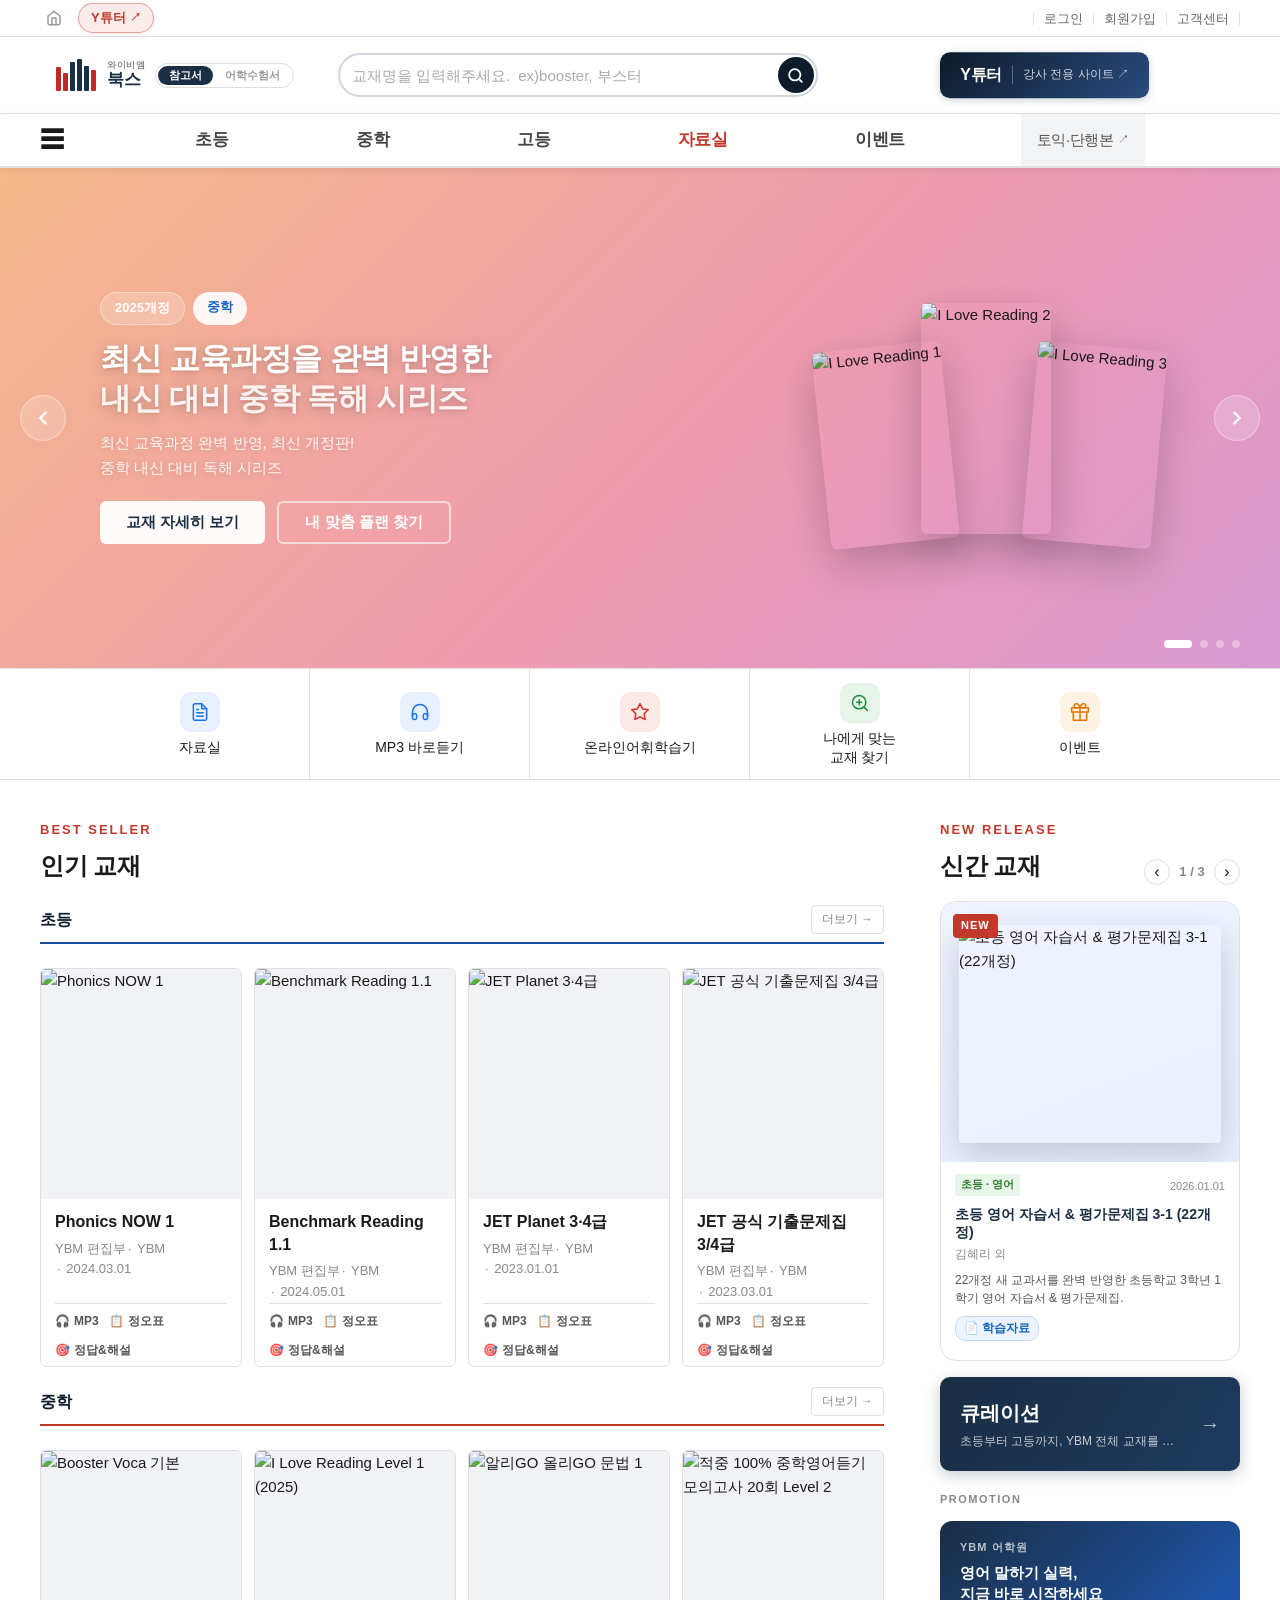
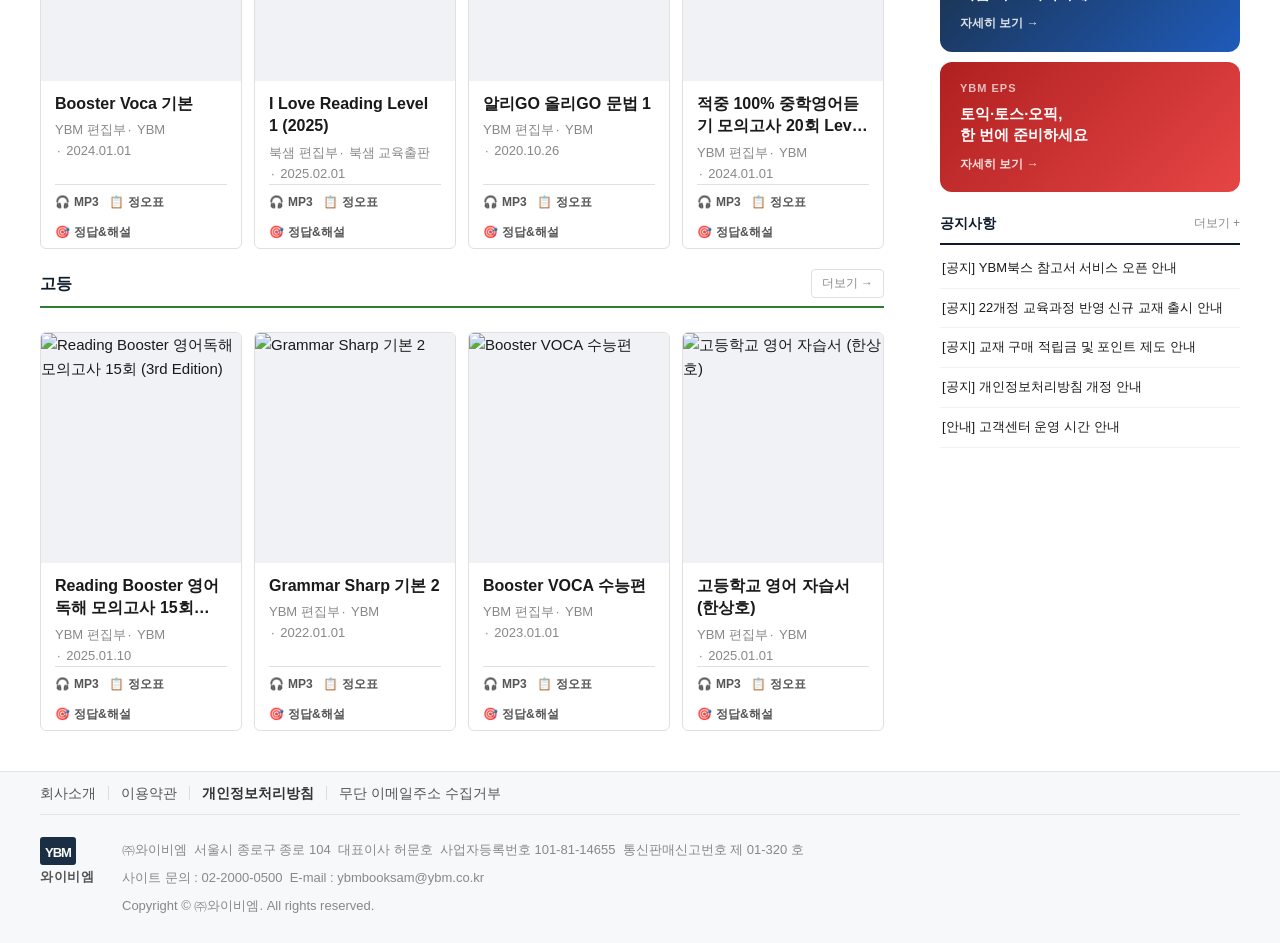
==== commit 50e7ee37: "Replace util-logo with YBM brand mark SVG + site toggle (참고서/어학수험서)" ====
--- a/index.html
+++ b/index.html
@@ -339,11 +339,19 @@
 </div>
 <div class="util-bar">
   <div class="util-bar-inner">
-    <a href="index.html" class="util-logo">
-      <span class="logo-mark">YBM북스</span>
-
-      <span class="logo-badge">참고서</span>
-    </a>
+    <div class="ybm-brand">
+      <a href="index.html" class="ybm-logo">
+        <svg class="ybm-mark" viewBox="0 0 44 32" width="44" height="32" xmlns="http://www.w3.org/2000/svg"><rect x="0" y="8" width="5" height="24" rx="1" fill="#c62828"/><rect x="7" y="14" width="5" height="18" rx="1" fill="#c62828"/><rect x="14" y="3" width="5" height="29" rx="1" fill="#1a2e44"/><rect x="21" y="0" width="5" height="32" rx="1" fill="#1a2e44"/><rect x="28" y="7" width="5" height="25" rx="1" fill="#1a2e44"/><rect x="35" y="11" width="5" height="21" rx="1" fill="#c62828"/></svg>
+        <div class="ybm-text">
+          <span class="ybm-sub">와이비엠</span>
+          <span class="ybm-main">북스</span>
+        </div>
+      </a>
+      <div class="site-toggle">
+        <button class="stg-btn active">참고서</button>
+        <button class="stg-btn" onclick="location.href='#'">어학수험서</button>
+      </div>
+    </div>
 
     <div class="search-series-group">
     <div class="header-search">
--- a/css/style.css
+++ b/css/style.css
@@ -130,6 +130,17 @@
 .util-logo{display:flex;align-items:center;gap:8px;flex-shrink:0;text-decoration:none;}
 .util-logo .logo-mark{font-size:24px;font-weight:900;color:var(--red);letter-spacing:-1px;}
 .util-logo .logo-badge{background:var(--red);color:white;font-size:12px;font-weight:700;padding:2px 8px;border-radius:20px;}
+/* ── YBM 브랜드 로고 + 사이트 토글 ── */
+.ybm-brand{display:flex;align-items:center;gap:10px;flex-shrink:0;}
+.ybm-logo{display:flex;align-items:center;gap:7px;text-decoration:none;}
+.ybm-mark{flex-shrink:0;display:block;}
+.ybm-text{display:flex;flex-direction:column;line-height:1.1;}
+.ybm-sub{font-size:9px;color:#888;font-weight:600;letter-spacing:.5px;text-transform:uppercase;}
+.ybm-main{font-size:17px;font-weight:900;color:#1a2e44;letter-spacing:-0.5px;}
+.site-toggle{display:flex;align-items:center;border:1.5px solid #ddd;border-radius:20px;padding:2px;flex-shrink:0;gap:1px;}
+.stg-btn{padding:4px 11px;font-size:11px;font-weight:700;color:#999;background:transparent;border:none;cursor:pointer;font-family:inherit;transition:all .15s;white-space:nowrap;border-radius:16px;line-height:1;}
+.stg-btn.active{background:#1a2e44;color:#fff;}
+.stg-btn:not(.active):hover{color:#1a2e44;}
 .logo-mark{font-size:20px;font-weight:900;color:var(--red);letter-spacing:-1px;}
 .logo-sub{font-size:14px;color:var(--text2);font-weight:500;}
 .logo-badge{background:var(--red);color:var(--white);font-size:11px;font-weight:700;padding:2px 7px;border-radius:20px;letter-spacing:.3px;flex-shrink:0;}
@@ -389,10 +400,10 @@
 
 /* 서브링크 */
 .mega-col .mega-sub-link{
-  font-size:15px;color:#333;text-decoration:none;
+  font-size:13px;color:#333;text-decoration:none;
   padding:7px 0 7px 14px;display:block;font-weight:400;
   transition:color .12s,padding-left .1s;
-  position:relative;
+  position:relative;white-space:nowrap;
 }
 .mega-col .mega-sub-link::before{
   content:'';position:absolute;left:3px;top:50%;transform:translateY(-50%);
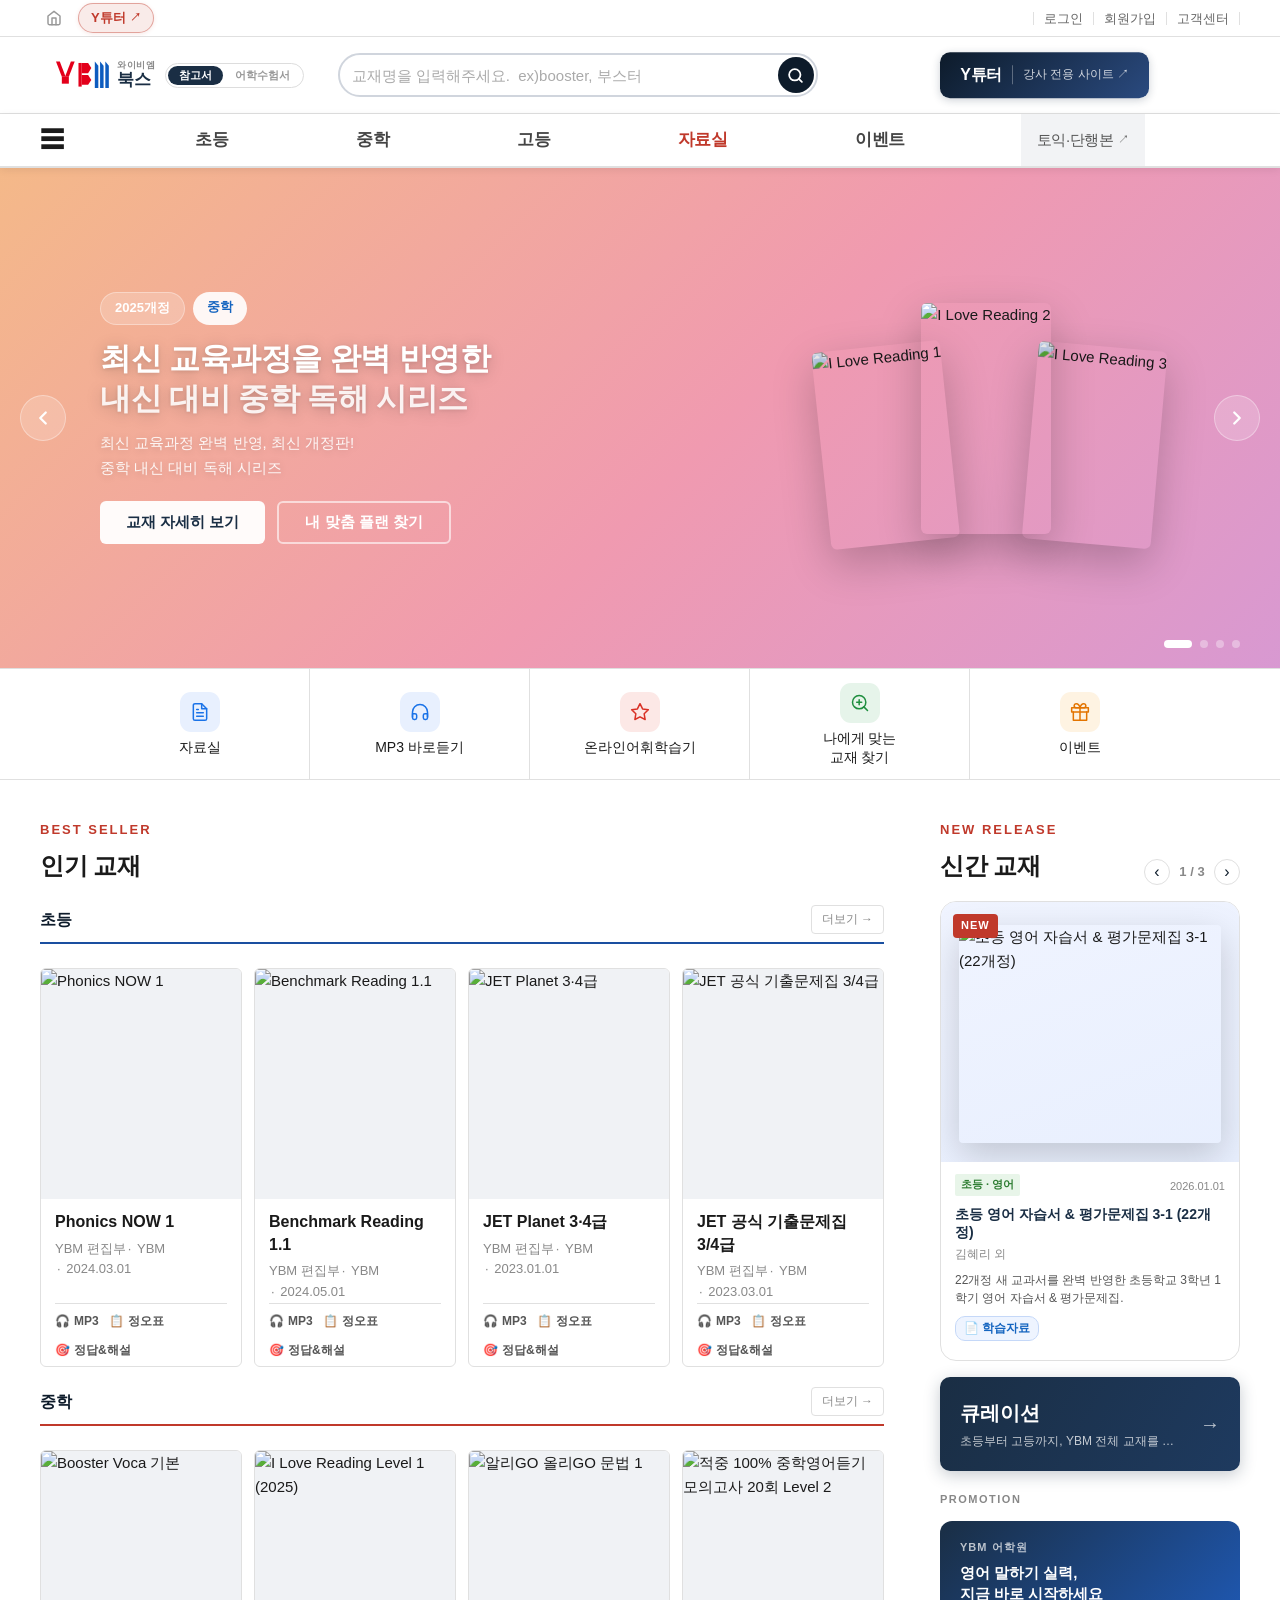
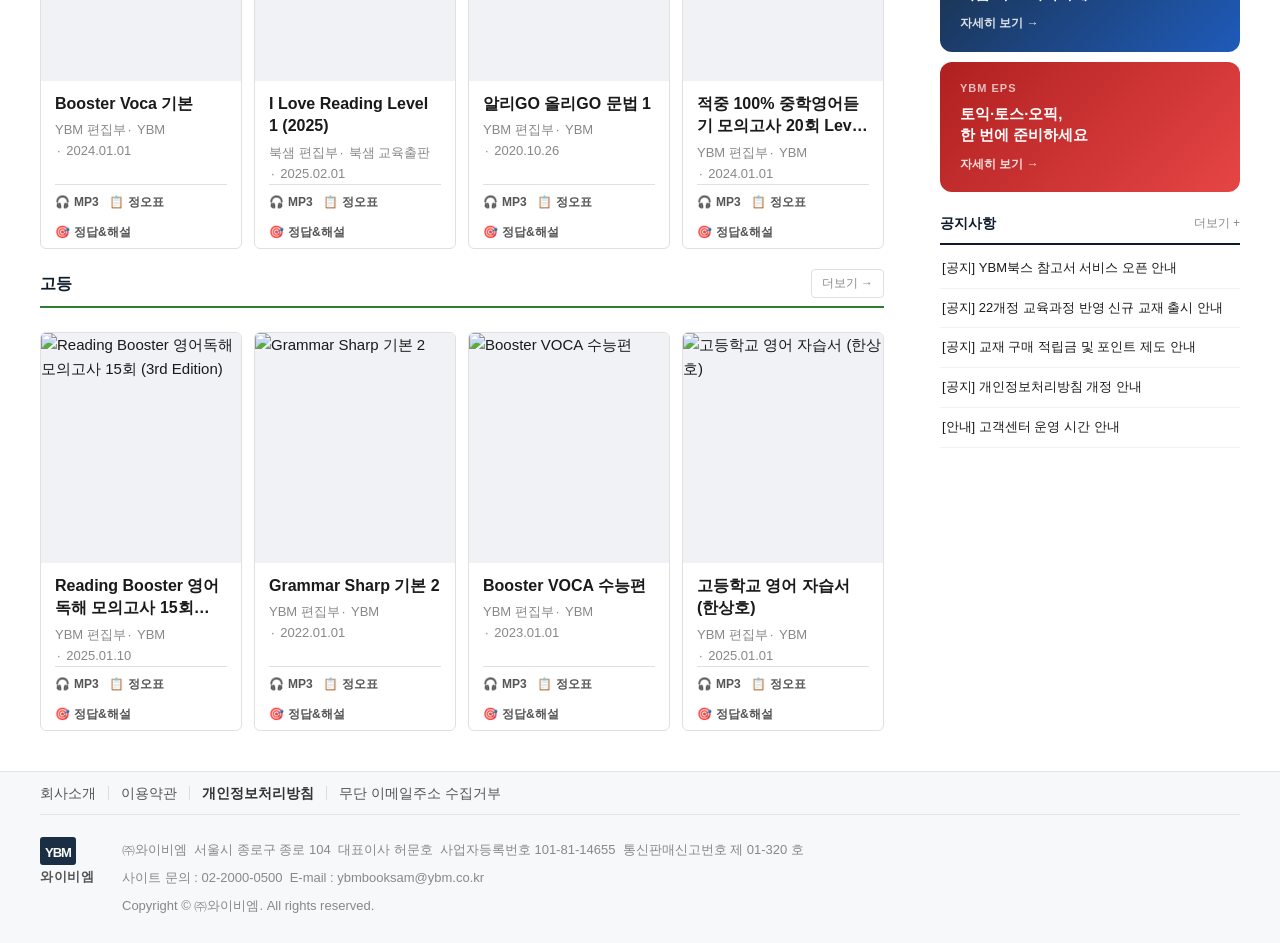
==== commit 4296f4ab: "Update YBM mark SVG: replace bar-chart with proper Y-B-M letterform" ====
--- a/index.html
+++ b/index.html
@@ -341,7 +341,7 @@
   <div class="util-bar-inner">
     <div class="ybm-brand">
       <a href="index.html" class="ybm-logo">
-        <svg class="ybm-mark" viewBox="0 0 44 32" width="44" height="32" xmlns="http://www.w3.org/2000/svg"><rect x="0" y="8" width="5" height="24" rx="1" fill="#c62828"/><rect x="7" y="14" width="5" height="18" rx="1" fill="#c62828"/><rect x="14" y="3" width="5" height="29" rx="1" fill="#1a2e44"/><rect x="21" y="0" width="5" height="32" rx="1" fill="#1a2e44"/><rect x="28" y="7" width="5" height="25" rx="1" fill="#1a2e44"/><rect x="35" y="11" width="5" height="21" rx="1" fill="#c62828"/></svg>
+        <svg class="ybm-mark" viewBox="0 0 185 96" width="54" height="29" xmlns="http://www.w3.org/2000/svg"><polygon points="0,0 13,0 33,52 20,52" fill="#e3001b"/><polygon points="51,0 64,0 44,52 31,52" fill="#e3001b"/><rect x="20" y="52" width="24" height="24" fill="#e3001b"/><rect x="77" y="5" width="11" height="81" fill="#e3001b"/><polygon points="88,5 110,5 121,22 110,40 88,40" fill="#e3001b"/><polygon points="88,46 110,46 121,63 110,80 88,80" fill="#e3001b"/><polygon points="133,0 145,15 145,91 133,91" fill="#0d5cbf"/><polygon points="151,0 163,15 163,91 151,91" fill="#0d5cbf"/><polygon points="169,0 181,15 181,91 169,91" fill="#0d5cbf"/></svg>
         <div class="ybm-text">
           <span class="ybm-sub">와이비엠</span>
           <span class="ybm-main">북스</span>
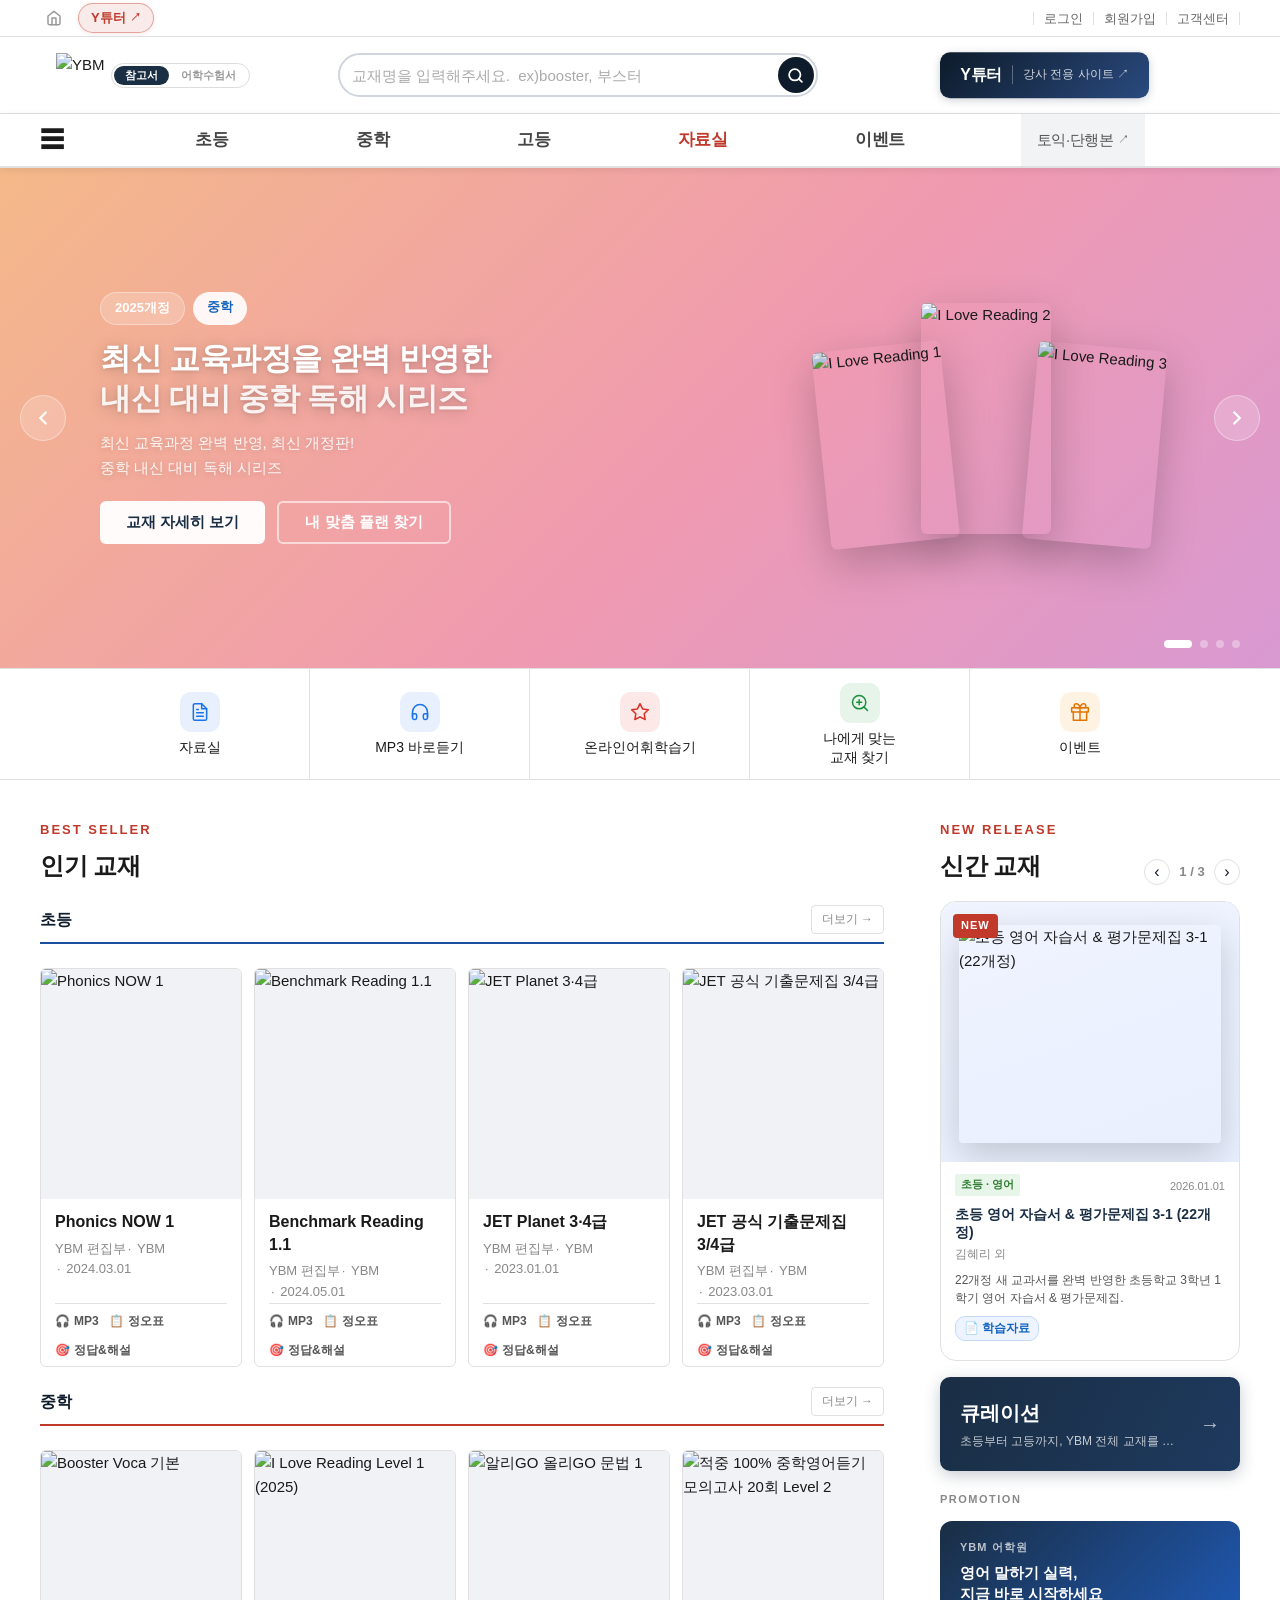
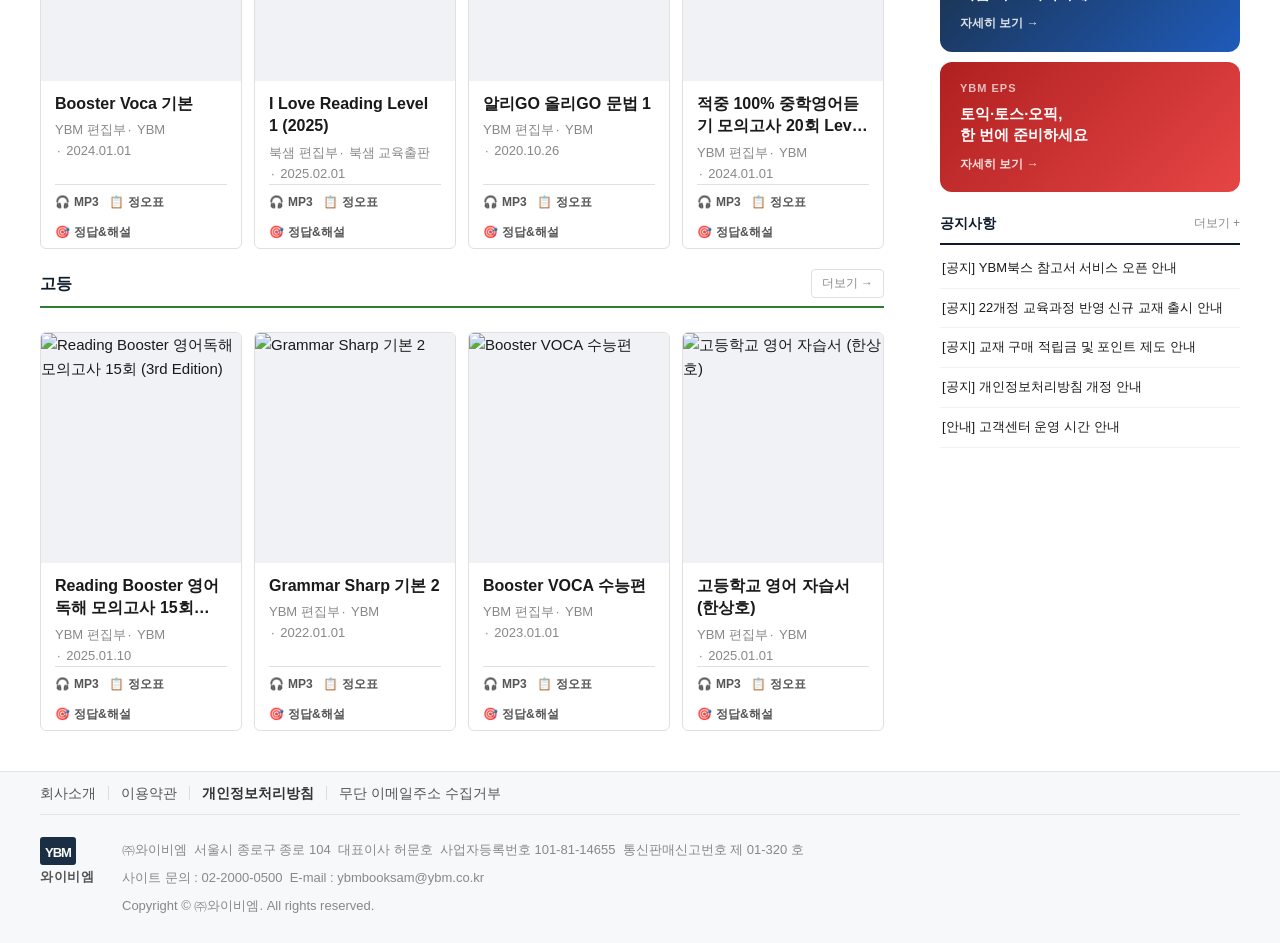
==== commit e8928227: "Remove ybm-text labels, enlarge logo image (h44), reduce gap" ====
--- a/index.html
+++ b/index.html
@@ -341,11 +341,7 @@
   <div class="util-bar-inner">
     <div class="ybm-brand">
       <a href="index.html" class="ybm-logo">
-        <svg class="ybm-mark" viewBox="0 0 185 96" width="54" height="29" xmlns="http://www.w3.org/2000/svg"><polygon points="0,0 13,0 33,52 20,52" fill="#e3001b"/><polygon points="51,0 64,0 44,52 31,52" fill="#e3001b"/><rect x="20" y="52" width="24" height="24" fill="#e3001b"/><rect x="77" y="5" width="11" height="81" fill="#e3001b"/><polygon points="88,5 110,5 121,22 110,40 88,40" fill="#e3001b"/><polygon points="88,46 110,46 121,63 110,80 88,80" fill="#e3001b"/><polygon points="133,0 145,15 145,91 133,91" fill="#0d5cbf"/><polygon points="151,0 163,15 163,91 151,91" fill="#0d5cbf"/><polygon points="169,0 181,15 181,91 169,91" fill="#0d5cbf"/></svg>
-        <div class="ybm-text">
-          <span class="ybm-sub">와이비엠</span>
-          <span class="ybm-main">북스</span>
-        </div>
+        <img class="ybm-mark" src="images/ybm-mark.png" alt="YBM" height="44">
       </a>
       <div class="site-toggle">
         <button class="stg-btn active">참고서</button>
--- a/css/style.css
+++ b/css/style.css
@@ -131,12 +131,9 @@
 .util-logo .logo-mark{font-size:24px;font-weight:900;color:var(--red);letter-spacing:-1px;}
 .util-logo .logo-badge{background:var(--red);color:white;font-size:12px;font-weight:700;padding:2px 8px;border-radius:20px;}
 /* ── YBM 브랜드 로고 + 사이트 토글 ── */
-.ybm-brand{display:flex;align-items:center;gap:10px;flex-shrink:0;}
-.ybm-logo{display:flex;align-items:center;gap:7px;text-decoration:none;}
+.ybm-brand{display:flex;align-items:center;gap:6px;flex-shrink:0;}
+.ybm-logo{display:flex;align-items:center;text-decoration:none;}
 .ybm-mark{flex-shrink:0;display:block;}
-.ybm-text{display:flex;flex-direction:column;line-height:1.1;}
-.ybm-sub{font-size:9px;color:#888;font-weight:600;letter-spacing:.5px;text-transform:uppercase;}
-.ybm-main{font-size:17px;font-weight:900;color:#1a2e44;letter-spacing:-0.5px;}
 .site-toggle{display:flex;align-items:center;border:1.5px solid #ddd;border-radius:20px;padding:2px;flex-shrink:0;gap:1px;}
 .stg-btn{padding:4px 11px;font-size:11px;font-weight:700;color:#999;background:transparent;border:none;cursor:pointer;font-family:inherit;transition:all .15s;white-space:nowrap;border-radius:16px;line-height:1;}
 .stg-btn.active{background:#1a2e44;color:#fff;}
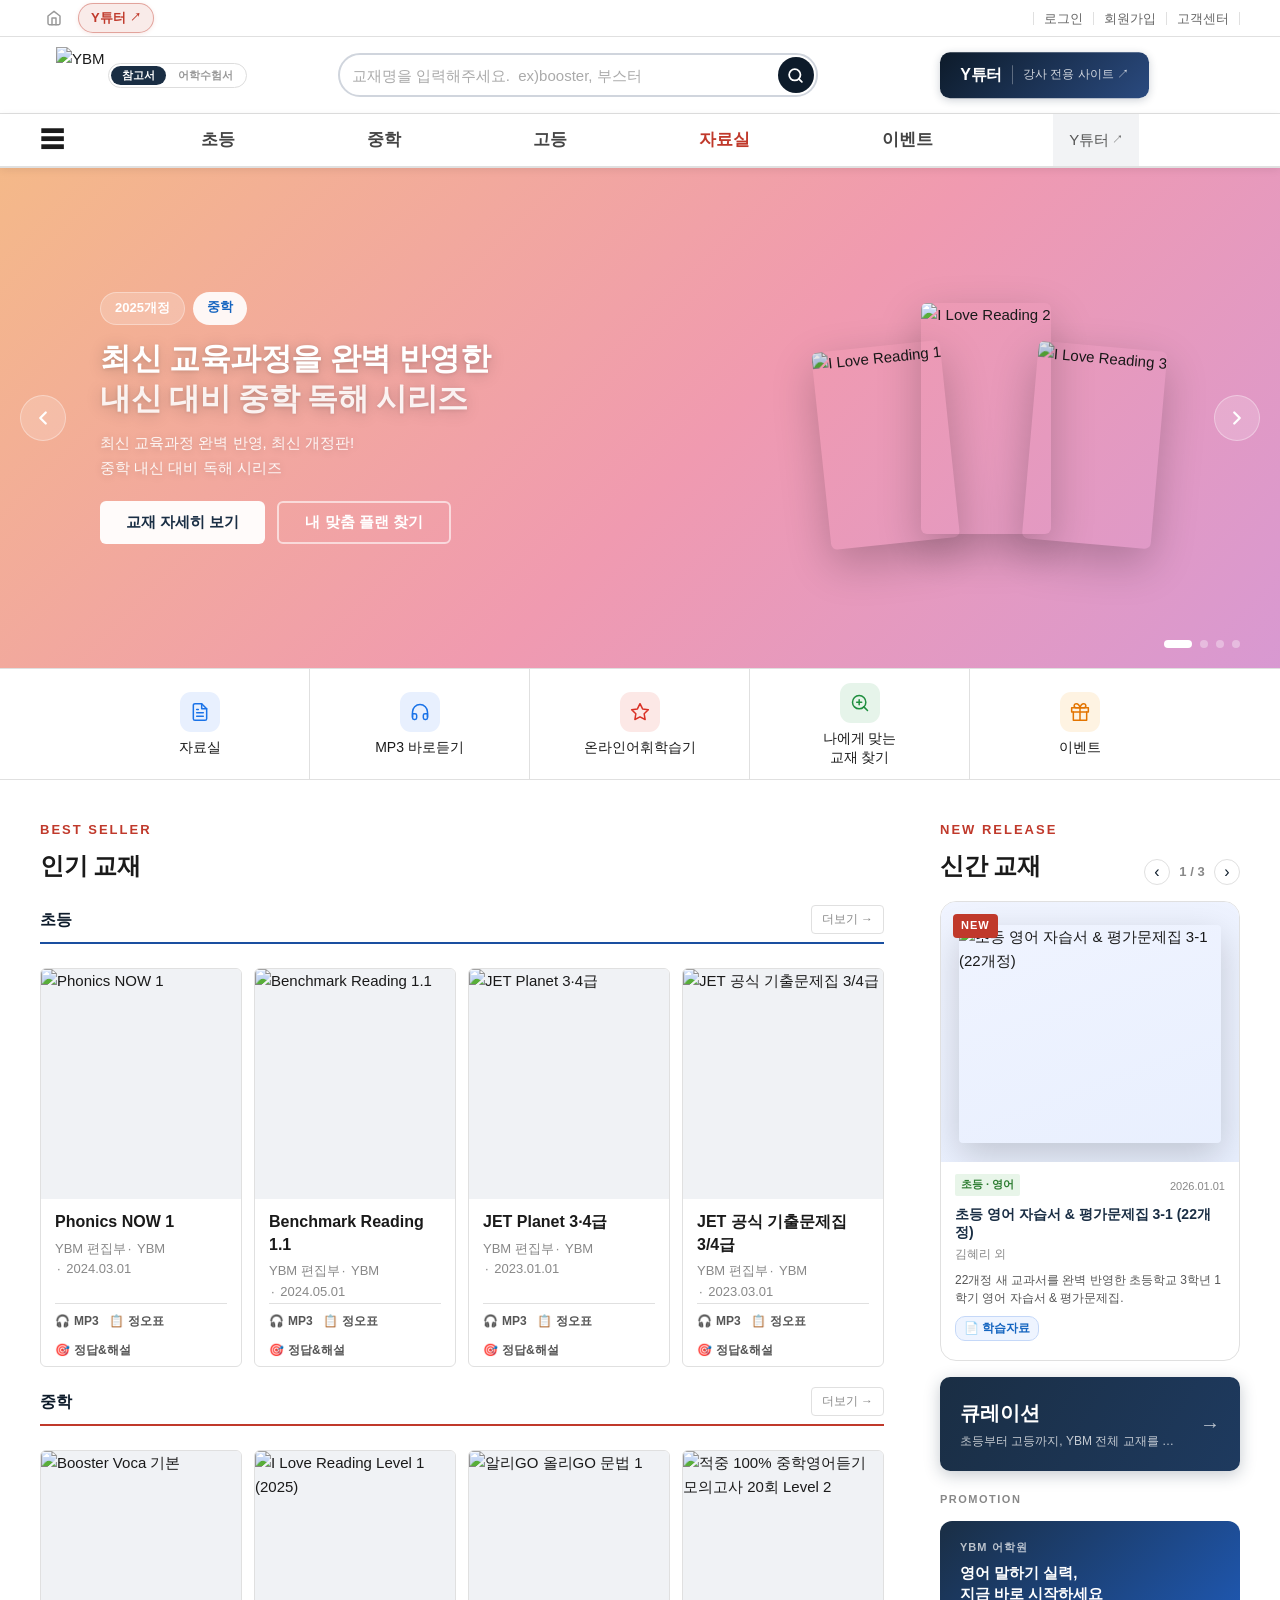
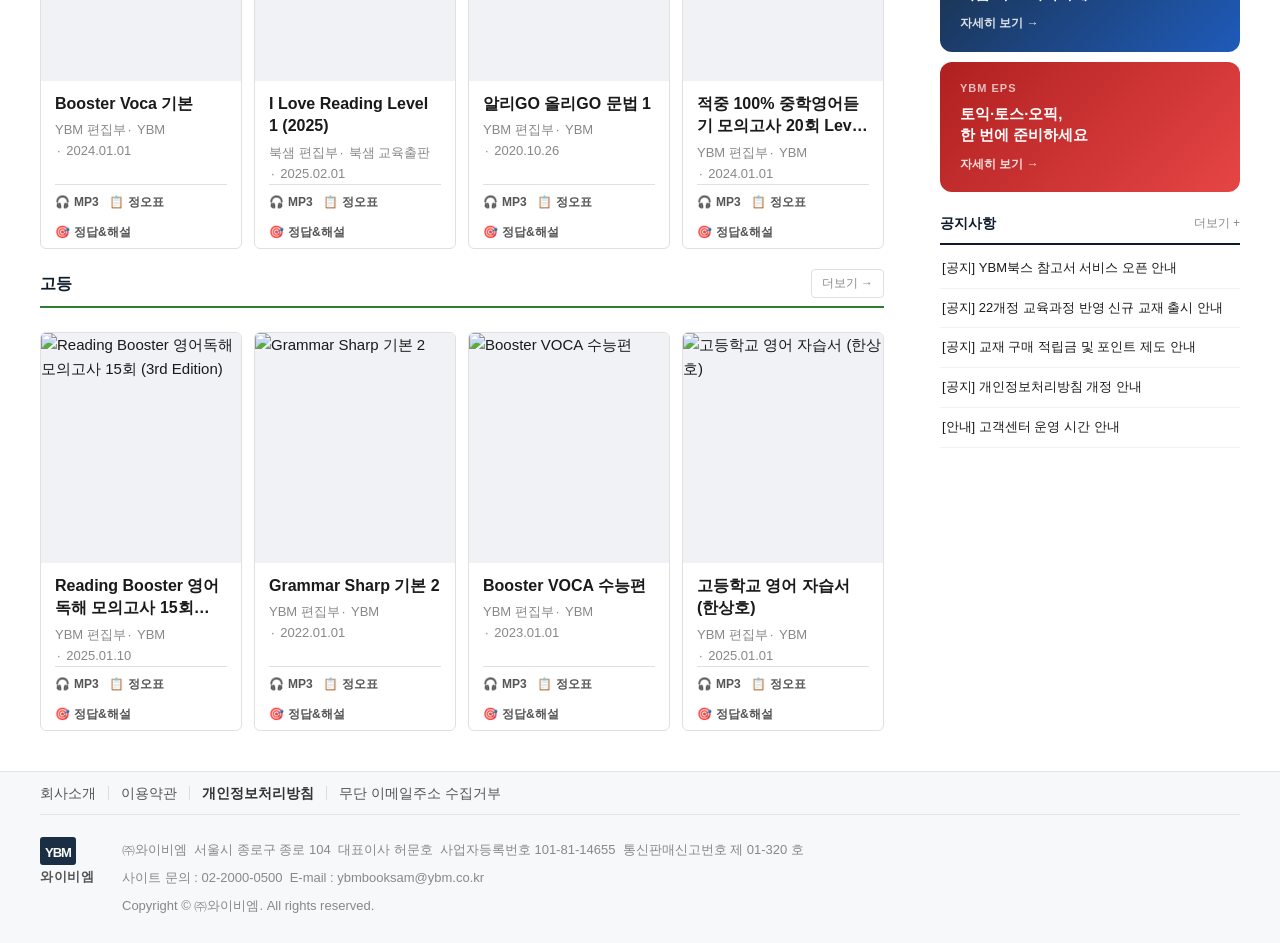
==== commit a82c90e5: "Enlarge YBM mark, reduce toggle gap, replace GNB 토익단행본 with Y튜터" ====
--- a/index.html
+++ b/index.html
@@ -341,7 +341,7 @@
   <div class="util-bar-inner">
     <div class="ybm-brand">
       <a href="index.html" class="ybm-logo">
-        <img class="ybm-mark" src="images/ybm-mark.png" alt="YBM" height="44">
+        <img class="ybm-mark" src="images/ybm-mark.png" alt="YBM" height="56">
       </a>
       <div class="site-toggle">
         <button class="stg-btn active">참고서</button>
@@ -484,7 +484,7 @@
         </div>
       </div>
 
-      <a href="https://www.ybmbooks.com/" target="_blank" class="gnb-toeic-btn">토익·단행본 <span>↗</span></a>
+      <a href="https://my-first-app-drab-one.vercel.app/" target="_blank" class="gnb-toeic-btn">Y튜터 <span>↗</span></a>
     </div>
     <div class="gnb-util-right">
       
--- a/css/style.css
+++ b/css/style.css
@@ -131,7 +131,7 @@
 .util-logo .logo-mark{font-size:24px;font-weight:900;color:var(--red);letter-spacing:-1px;}
 .util-logo .logo-badge{background:var(--red);color:white;font-size:12px;font-weight:700;padding:2px 8px;border-radius:20px;}
 /* ── YBM 브랜드 로고 + 사이트 토글 ── */
-.ybm-brand{display:flex;align-items:center;gap:6px;flex-shrink:0;}
+.ybm-brand{display:flex;align-items:center;gap:3px;flex-shrink:0;}
 .ybm-logo{display:flex;align-items:center;text-decoration:none;}
 .ybm-mark{flex-shrink:0;display:block;}
 .site-toggle{display:flex;align-items:center;border:1.5px solid #ddd;border-radius:20px;padding:2px;flex-shrink:0;gap:1px;}
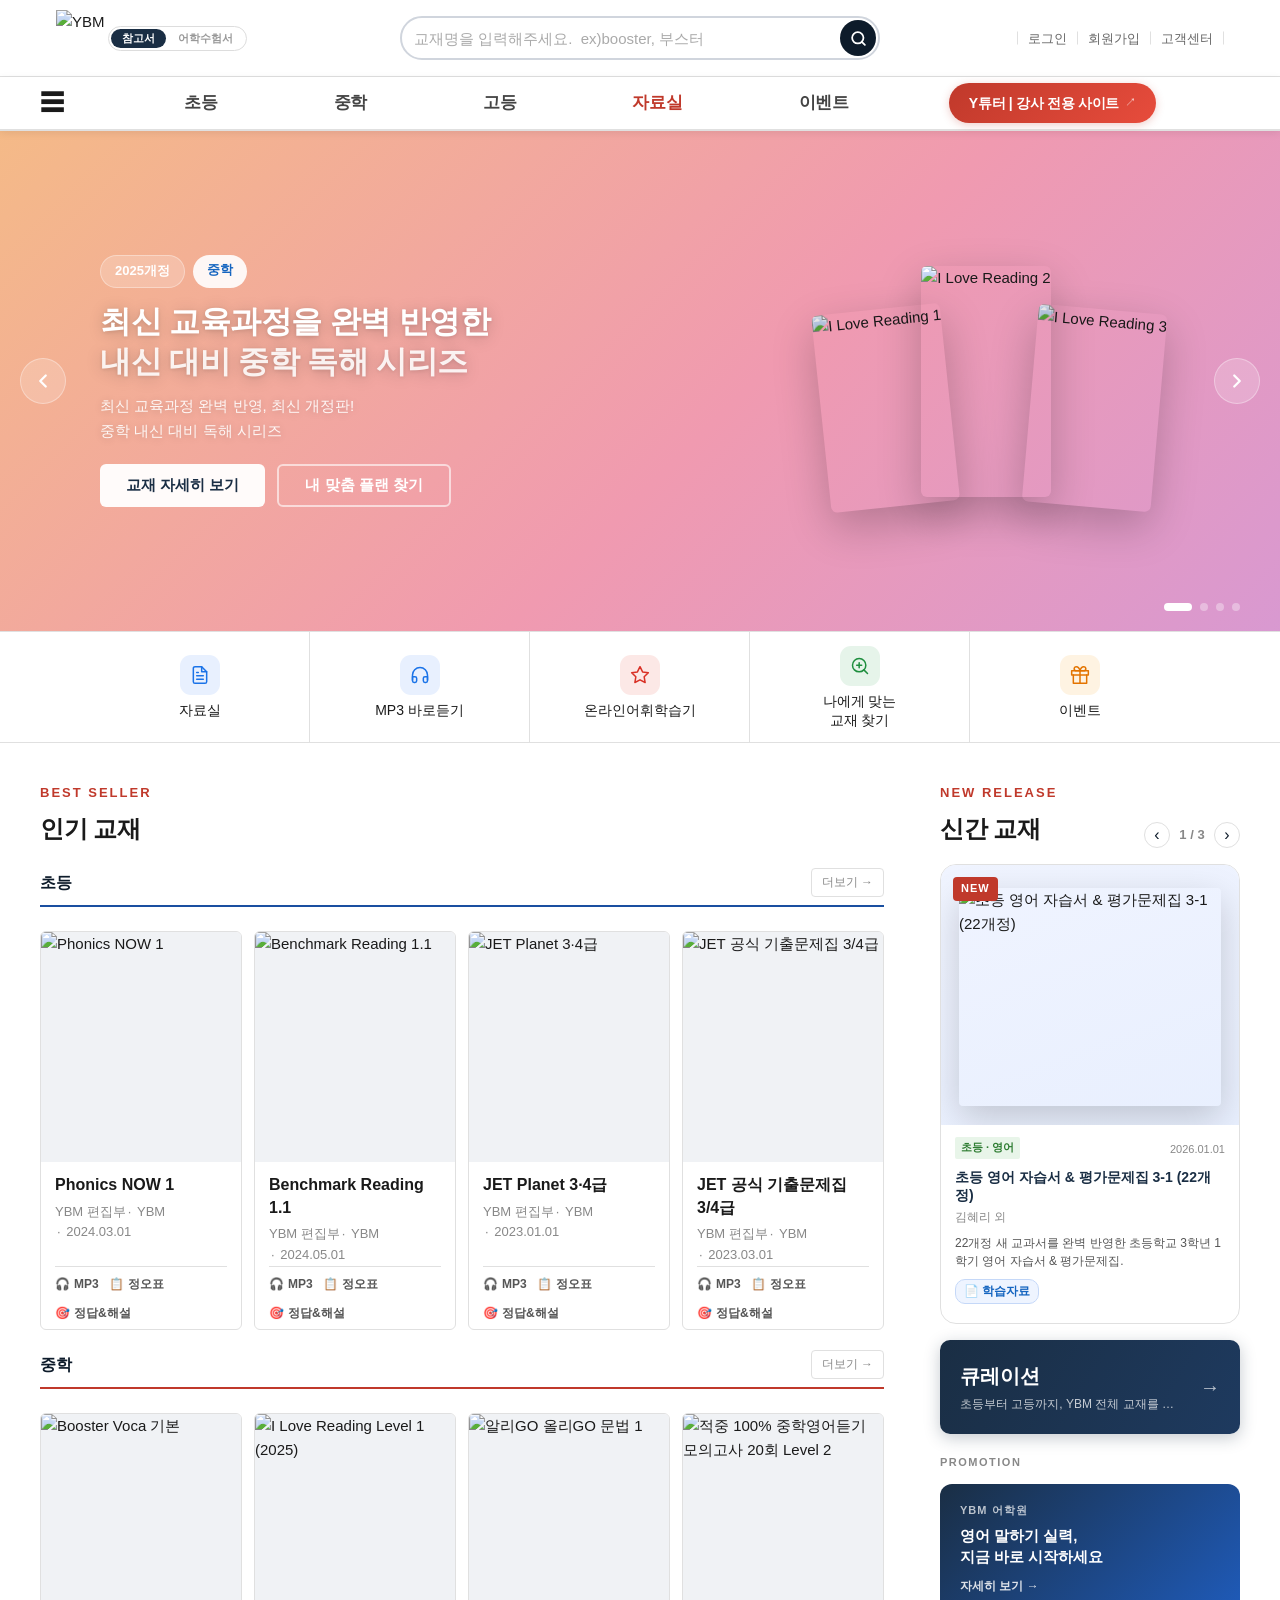
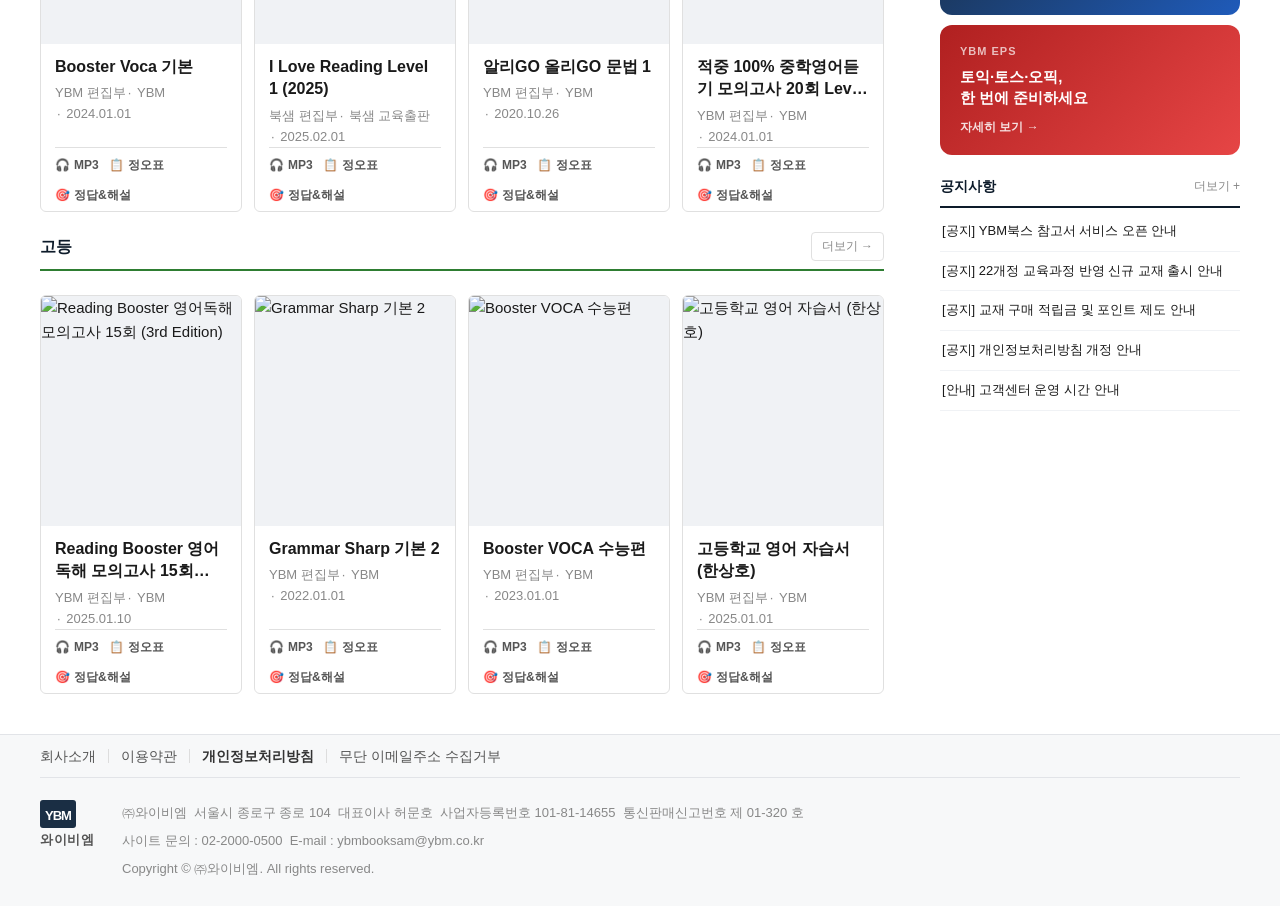
==== commit 3f0d891d: "헤더 최상단 유틸바 제거, 로그인 링크 검색창 단으로 이동 - 모든 페이지에서 .util-topbar 삭제 - 로그인/회원가입/고객센터/마이페이지 링크를 .util-bar-inne" ====
--- a/index.html
+++ b/index.html
@@ -320,23 +320,6 @@
 </head>
 <body>
 
-<!-- ===== TOP UTILITY BAR ===== -->
-<div class="util-topbar">
-  <div class="util-topbar-inner">
-    <div class="util-topbar-left">
-      <a href="index.html" class="topbar-home-btn" title="홈">
-        <svg width="16" height="16" viewBox="0 0 24 24" fill="none" stroke="currentColor" stroke-width="2.2" stroke-linecap="round" stroke-linejoin="round"><path d="M3 9l9-7 9 7v11a2 2 0 0 1-2 2H5a2 2 0 0 1-2-2z"/><polyline points="9 22 9 12 15 12 15 22"/></svg>
-      </a>
-      <a href="https://my-first-app-drab-one.vercel.app/" target="_blank" class="topbar-ytutpr">Y튜터 <span class="topbar-arrow">↗</span></a>
-    </div>
-    <div class="util-links">
-      <a href="login.html" class="util-link topbar-login-btn">로그인</a>
-      <a href="login.html?tab=join" class="util-link topbar-join-btn">회원가입</a>
-      <a href="customer.html" class="util-link">고객센터</a>
-      <a href="mypage.html" class="util-link topbar-mypage-btn">마이페이지</a>
-    </div>
-  </div>
-</div>
 <div class="util-bar">
   <div class="util-bar-inner">
     <div class="ybm-brand">
@@ -358,10 +341,12 @@
       </div>
     </div>
     </div>
-    <a href="https://my-first-app-drab-one.vercel.app/" target="_blank" class="util-bar-ytutpr">
-      <span class="ytutpr-label">Y튜터</span>
-      <span class="ytutpr-sub">강사 전용 사이트 ↗</span>
-    </a>
+    <div class="header-util-links">
+      <a href="login.html" class="util-link topbar-login-btn">로그인</a>
+      <a href="login.html?tab=join" class="util-link topbar-join-btn">회원가입</a>
+      <a href="customer.html" class="util-link">고객센터</a>
+      <a href="mypage.html" class="util-link topbar-mypage-btn">마이페이지</a>
+    </div>
   </div>
 </div>
 
@@ -463,6 +448,7 @@
               <div class="gnb-subflyout">
                 <a href="resources.html?tab=howto" class="gnb-flyout-link">교재소개 및 활용방법</a>
                 <a href="resources.html?tab=howto&sub=curation" class="gnb-flyout-link">큐레이션</a>
+                <a href="resources.html?tab=howto&sub=finder" class="gnb-flyout-link">나에게 맞는 교재 찾기</a>
               </div>
             </div>
           </div>
@@ -484,7 +470,7 @@
         </div>
       </div>
 
-      <a href="https://my-first-app-drab-one.vercel.app/" target="_blank" class="gnb-toeic-btn">Y튜터 <span>↗</span></a>
+      <a href="https://my-first-app-drab-one.vercel.app/" target="_blank" class="gnb-toeic-btn">Y튜터 | 강사 전용 사이트 <span>↗</span></a>
     </div>
     <div class="gnb-util-right">
       
@@ -666,7 +652,7 @@
         </div>
         <span class="shortcut-label">온라인어휘학습기</span>
       </a>
-      <a href="#" class="shortcut-item" onclick="window.open('https://miracle03945-eng.github.io/booksam-textbook-finder/','finder','width=540,height=760,left='+Math.round((screen.width-540)/2)+',top='+Math.round((screen.height-760)/2));return false;">
+      <a href="resources.html?tab=howto&sub=finder" class="shortcut-item">
         <div class="shortcut-icon c-green">
           <svg width="28" height="28" viewBox="0 0 24 24" fill="none" stroke="currentColor" stroke-width="1.8" stroke-linecap="round" stroke-linejoin="round"><circle cx="11" cy="11" r="8"/><line x1="21" y1="21" x2="16.65" y2="16.65"/><line x1="11" y1="8" x2="11" y2="14"/><line x1="8" y1="11" x2="14" y2="11"/></svg>
         </div>
--- a/css/style.css
+++ b/css/style.css
@@ -74,6 +74,16 @@
 .util-topbar .util-link{font-size:13px;color:#666;padding:0 10px;border-right:1px solid #e0e0e0;text-decoration:none;white-space:nowrap;transition:color .15s;line-height:1;}
 .util-topbar .util-link:last-child{border-right:none;}
 .util-topbar .util-link:hover{color:var(--red);}
+.util-topbar{display:none!important;}
+
+/* header util links */
+.header-util-links{display:none;} /* hidden on mobile */
+@media(min-width:769px){
+  .header-util-links{display:flex;align-items:center;position:absolute;right:40px;top:50%;transform:translateY(-50%);}
+  .header-util-links .util-link{font-size:13px;color:#666;padding:0 10px;border-right:1px solid #e0e0e0;text-decoration:none;white-space:nowrap;transition:color .15s;line-height:1;}
+  .header-util-links .util-link:last-child{border-right:none;padding-right:0;}
+  .header-util-links .util-link:hover{color:var(--red);}
+}
 
 /* 신규 GNB 요소: 모바일 표시 설정 */
 .topbar-brand-link{display:none;}
@@ -1033,8 +1043,9 @@
 .study-ph-title{font-size:20px;font-weight:700;color:var(--navy);}
 
 /* ── MP3 바로듣기 ── */
-.mp3-layout{display:grid;grid-template-columns:280px 1fr;gap:0;border:1px solid var(--border);border-radius:14px;overflow:hidden;min-height:460px;}
-.mp3-left-col{border-right:1px solid var(--border);padding:18px;display:flex;flex-direction:column;gap:12px;background:#fff;}
+/* 전체 레이아웃: 뷰포트 높이에 맞춰 고정 → 트랙 리스트만 독립 스크롤 */
+.mp3-layout{display:grid;grid-template-columns:280px 1fr;gap:0;border:1px solid var(--border);border-radius:14px;overflow:hidden;height:calc(100vh - 310px);min-height:500px;}
+.mp3-left-col{border-right:1px solid var(--border);padding:18px;display:flex;flex-direction:column;gap:12px;background:#fff;overflow-y:auto;}
 .mp3-left-label{font-size:12px;font-weight:700;color:var(--muted);}
 .mp3-search-box{display:flex;align-items:center;gap:8px;border:1.5px solid var(--border);border-radius:10px;padding:0 12px;height:40px;background:#fff;transition:border-color .15s;}
 .mp3-search-box:focus-within{border-color:var(--navy);}
@@ -1059,26 +1070,42 @@
 .mp3-book-item-title{font-size:13px;font-weight:600;color:var(--text);white-space:nowrap;overflow:hidden;text-overflow:ellipsis;}
 .mp3-book-item.active .mp3-book-item-title{color:var(--navy);}
 .mp3-book-item-meta{font-size:11px;color:var(--muted);margin-top:2px;}
-.mp3-right-col{padding:20px;background:#fafbfd;}
-.mp3-select-hint{display:flex;flex-direction:column;align-items:center;justify-content:center;padding:80px 20px;text-align:center;gap:10px;color:var(--muted);font-size:13px;line-height:1.7;}
+/* 오른쪽 컬럼: flex column → 플레이어 고정 + 트랙 스크롤 */
+.mp3-right-col{padding:0;background:#fafbfd;display:flex;flex-direction:column;overflow:hidden;}
+#mp3PlayerWrap{display:flex;flex-direction:column;height:100%;overflow:hidden;}
+#mp3Player{flex-direction:column;height:100%;overflow:hidden;}
+.mp3-select-hint{display:flex;flex-direction:column;align-items:center;justify-content:center;padding:80px 20px;text-align:center;gap:10px;color:var(--muted);font-size:13px;line-height:1.7;height:100%;}
 .mp3-select-hint strong{color:var(--text);}
-.mp3-now-card{background:var(--navy);border-radius:14px;padding:20px;color:#fff;margin-bottom:16px;}
-.mp3-now-label{font-size:11px;color:rgba(255,255,255,.5);letter-spacing:.06em;text-transform:uppercase;margin-bottom:6px;}
-.mp3-now-title{font-size:15px;font-weight:700;color:#fff;}
-.mp3-now-track{font-size:12px;color:rgba(255,255,255,.6);margin-top:3px;}
-.mp3-prog-bar{margin-top:14px;}
-.mp3-prog-bg{height:4px;background:rgba(255,255,255,.2);border-radius:2px;cursor:pointer;overflow:hidden;}
-.mp3-prog-fill{height:100%;background:var(--red);border-radius:2px;width:0%;transition:width .5s linear;}
+/* 플레이어 카드: flex-shrink 0 → 항상 노출 */
+.mp3-now-card{background:var(--navy);border-radius:0;padding:16px 20px;color:#fff;flex-shrink:0;}
+.mp3-now-label{font-size:11px;color:rgba(255,255,255,.5);letter-spacing:.06em;text-transform:uppercase;margin-bottom:4px;}
+.mp3-now-title{font-size:14px;font-weight:700;color:#fff;white-space:nowrap;overflow:hidden;text-overflow:ellipsis;}
+.mp3-now-track{font-size:12px;color:rgba(255,255,255,.6);margin-top:2px;white-space:nowrap;overflow:hidden;text-overflow:ellipsis;}
+.mp3-prog-bar{margin-top:10px;}
+.mp3-prog-bg{height:5px;background:rgba(255,255,255,.2);border-radius:3px;cursor:pointer;overflow:hidden;transition:height .15s;}
+.mp3-prog-bg:hover{height:7px;}
+.mp3-prog-fill{height:100%;background:var(--red);border-radius:3px;width:0%;transition:width .5s linear;}
 .mp3-prog-time{display:flex;justify-content:space-between;margin-top:5px;font-size:11px;color:rgba(255,255,255,.45);}
-.mp3-controls{display:flex;align-items:center;justify-content:center;gap:20px;margin-top:14px;}
-.mp3-ctrl-btn{background:none;border:none;cursor:pointer;color:#fff;display:flex;align-items:center;justify-content:center;padding:6px;border-radius:50%;transition:background .12s;}
+.mp3-controls{display:flex;align-items:center;justify-content:center;gap:14px;margin-top:10px;}
+.mp3-ctrl-btn{background:none;border:none;cursor:pointer;color:#fff;display:flex;align-items:center;justify-content:center;padding:6px;border-radius:50%;transition:background .12s;flex-shrink:0;}
 .mp3-ctrl-btn:hover{background:rgba(255,255,255,.15);}
-.mp3-play-btn{width:48px;height:48px;background:var(--red) !important;border-radius:50%;}
+.mp3-play-btn{width:44px;height:44px;background:var(--red) !important;border-radius:50%;}
 .mp3-play-btn:hover{background:#c44 !important;}
-.mp3-tracklist-header{display:flex;align-items:center;justify-content:space-between;margin-bottom:8px;font-size:13px;font-weight:700;color:var(--text);}
+.mp3-skip-btn{font-size:11px;font-weight:700;width:36px;height:36px;background:rgba(255,255,255,.12) !important;border-radius:50%;}
+.mp3-skip-btn:hover{background:rgba(255,255,255,.25) !important;}
+/* 배속 버튼 */
+.mp3-speed-row{display:flex;align-items:center;gap:8px;margin-top:10px;flex-wrap:wrap;}
+.mp3-speed-label{font-size:11px;color:rgba(255,255,255,.5);flex-shrink:0;}
+.mp3-speed-btns{display:flex;gap:5px;flex-wrap:wrap;}
+.mp3-speed-btn{background:rgba(255,255,255,.1);border:1px solid rgba(255,255,255,.2);color:rgba(255,255,255,.7);font-size:11px;font-weight:700;padding:3px 9px;border-radius:12px;cursor:pointer;font-family:inherit;transition:all .15s;}
+.mp3-speed-btn:hover{background:rgba(255,255,255,.22);color:#fff;}
+.mp3-speed-btn.active{background:#4fc3f7;border-color:#4fc3f7;color:#1a2e44;}
+/* 트랙 헤더: 고정 */
+.mp3-tracklist-header{display:flex;align-items:center;justify-content:space-between;padding:10px 16px 6px;font-size:13px;font-weight:700;color:var(--text);flex-shrink:0;background:#fafbfd;border-bottom:1px solid var(--border);}
 .mp3-track-cnt-badge{font-size:12px;color:var(--navy);background:#e8edf5;border-radius:20px;padding:2px 10px;}
-.mp3-track-list{border:1px solid var(--border);border-radius:12px;overflow:hidden;}
-.mp3-track-item{display:flex;align-items:center;gap:10px;padding:10px 14px;border-bottom:1px solid var(--border);cursor:pointer;transition:background .1s;}
+/* 트랙 목록: 독립 스크롤 */
+.mp3-track-list{flex:1;min-height:0;overflow-y:auto;-webkit-overflow-scrolling:touch;border-top:none;}
+.mp3-track-item{display:flex;align-items:center;gap:10px;padding:10px 16px;border-bottom:1px solid var(--border);cursor:pointer;transition:background .1s;}
 .mp3-track-item:last-child{border-bottom:none;}
 .mp3-track-item:hover{background:#f0f4ff;}
 .mp3-track-item.playing{background:#eef2fa;}
@@ -1089,9 +1116,12 @@
 .mp3-track-dur{font-size:12px;color:var(--muted);flex-shrink:0;}
 .mp3-auto-badge{display:inline-flex;align-items:center;gap:5px;font-size:11px;color:#1e8e3e;background:#e6f4ea;border-radius:20px;padding:3px 10px;margin-top:8px;}
 @media(max-width:768px){
-  .mp3-layout{grid-template-columns:1fr;}
-  .mp3-left-col{border-right:none;border-bottom:1px solid var(--border);}
+  .mp3-layout{grid-template-columns:1fr;height:calc(100vh - 220px);}
+  .mp3-left-col{border-right:none;border-bottom:1px solid var(--border);max-height:260px;}
   .mp3-left-col.hidden-mobile{display:none;}
+  .mp3-now-title{font-size:13px;}
+  .mp3-speed-btns{gap:4px;}
+  .mp3-speed-btn{font-size:10px;padding:3px 7px;}
 }
 .study-ph-desc{font-size:14px;color:var(--text2);}
 
@@ -1712,7 +1742,7 @@
   .util-logo .logo-mark{font-size:28px;}
   /* 검색+시리즈 그룹 — 중앙 정렬 */
   .search-series-group{
-    position:absolute;left:45%;transform:translateX(-50%);
+    position:absolute;left:50%;transform:translateX(-50%);
     display:flex;align-items:center;gap:8px;
   }
   .util-bar-series-btn{
@@ -1818,20 +1848,20 @@
   .gnb-search-btn svg{ width:22px;height:22px; }
   .gnb-search-btn:hover{color:var(--red);}
 
-  /* GNB 토익 버튼 */
+  /* GNB Y튜터 버튼 */
   .gnb-toeic-btn{
-    display:flex;align-items:center;gap:4px;
-    margin-left:10px;
-    padding:6px 13px;height:auto;align-self:center;
-    font-size:13px;font-weight:700;
-    color:var(--red);border:2px solid var(--red);
-    border-radius:6px;white-space:nowrap;
+    display:flex;align-items:center;gap:6px;
+    margin-left:0;
+    padding:8px 16px;height:auto;align-self:center;
+    font-size:13px;font-weight:800;
+    color:white;border:none;
+    border-radius:20px;white-space:nowrap;
     text-decoration:none;transition:all .15s;flex-shrink:0;
-    background:rgba(192,57,43,.06);
-    box-shadow:0 1px 5px rgba(192,57,43,.15);
-  }
-  .gnb-toeic-btn span{font-size:12px;font-weight:400;}
-  .gnb-toeic-btn:hover{background:var(--red);color:white;box-shadow:0 2px 10px rgba(192,57,43,.3);}
+    background:linear-gradient(135deg,#c0392b 0%,#e74c3c 100%);
+    box-shadow:0 2px 8px rgba(192,57,43,.3);
+  }
+  .gnb-toeic-btn span{font-size:11px;font-weight:400;opacity:.85;}
+  .gnb-toeic-btn:hover{background:linear-gradient(135deg,#a93226 0%,#c0392b 100%);box-shadow:0 3px 12px rgba(192,57,43,.45);transform:translateY(-1px);}
 
   /* 검색 드롭다운 오버레이 */
   .gnb-search-overlay{
@@ -1992,20 +2022,20 @@
   .gnb-link{ padding:0 16px; height:52px; font-size:17px; letter-spacing:-.3px; }
   .gnb-item[data-cat="resources"] .gnb-link{ color:var(--red); }
 
-  /* 토익 버튼: gnb에 표시 */
+  /* Y튜터 버튼: gnb에 표시 */
   .gnb-toeic-btn{
-    display:flex;align-items:center;gap:4px;
-    margin-left:4px;
-    padding:0 16px;height:52px;align-self:stretch;
-    font-size:15px;font-weight:500;letter-spacing:-.3px;
-    color:#555;border:none;
-    border-radius:0;white-space:nowrap;
-    text-decoration:none;transition:background .15s, color .15s;flex-shrink:0;
-    background:#f2f3f5;
-    box-shadow:none;
-  }
-  .gnb-toeic-btn span{font-size:11px;font-weight:400;}
-  .gnb-toeic-btn:hover{background:#e6e8eb;color:var(--navy);box-shadow:none;}
+    display:flex;align-items:center;gap:6px;
+    margin-left:0;
+    padding:9px 20px;height:auto;align-self:center;
+    font-size:14px;font-weight:800;letter-spacing:-.3px;
+    color:white;border:none;
+    border-radius:20px;white-space:nowrap;
+    text-decoration:none;transition:all .15s;flex-shrink:0;
+    background:linear-gradient(135deg,#c0392b 0%,#e74c3c 100%);
+    box-shadow:0 2px 8px rgba(192,57,43,.25);
+  }
+  .gnb-toeic-btn span{font-size:11px;font-weight:400;opacity:.85;}
+  .gnb-toeic-btn:hover{background:linear-gradient(135deg,#a93226 0%,#c0392b 100%);box-shadow:0 3px 14px rgba(192,57,43,.4);transform:translateY(-1px);}
 
   /* (gnb-toeic-btn 위에서 이미 정의됨) */
 
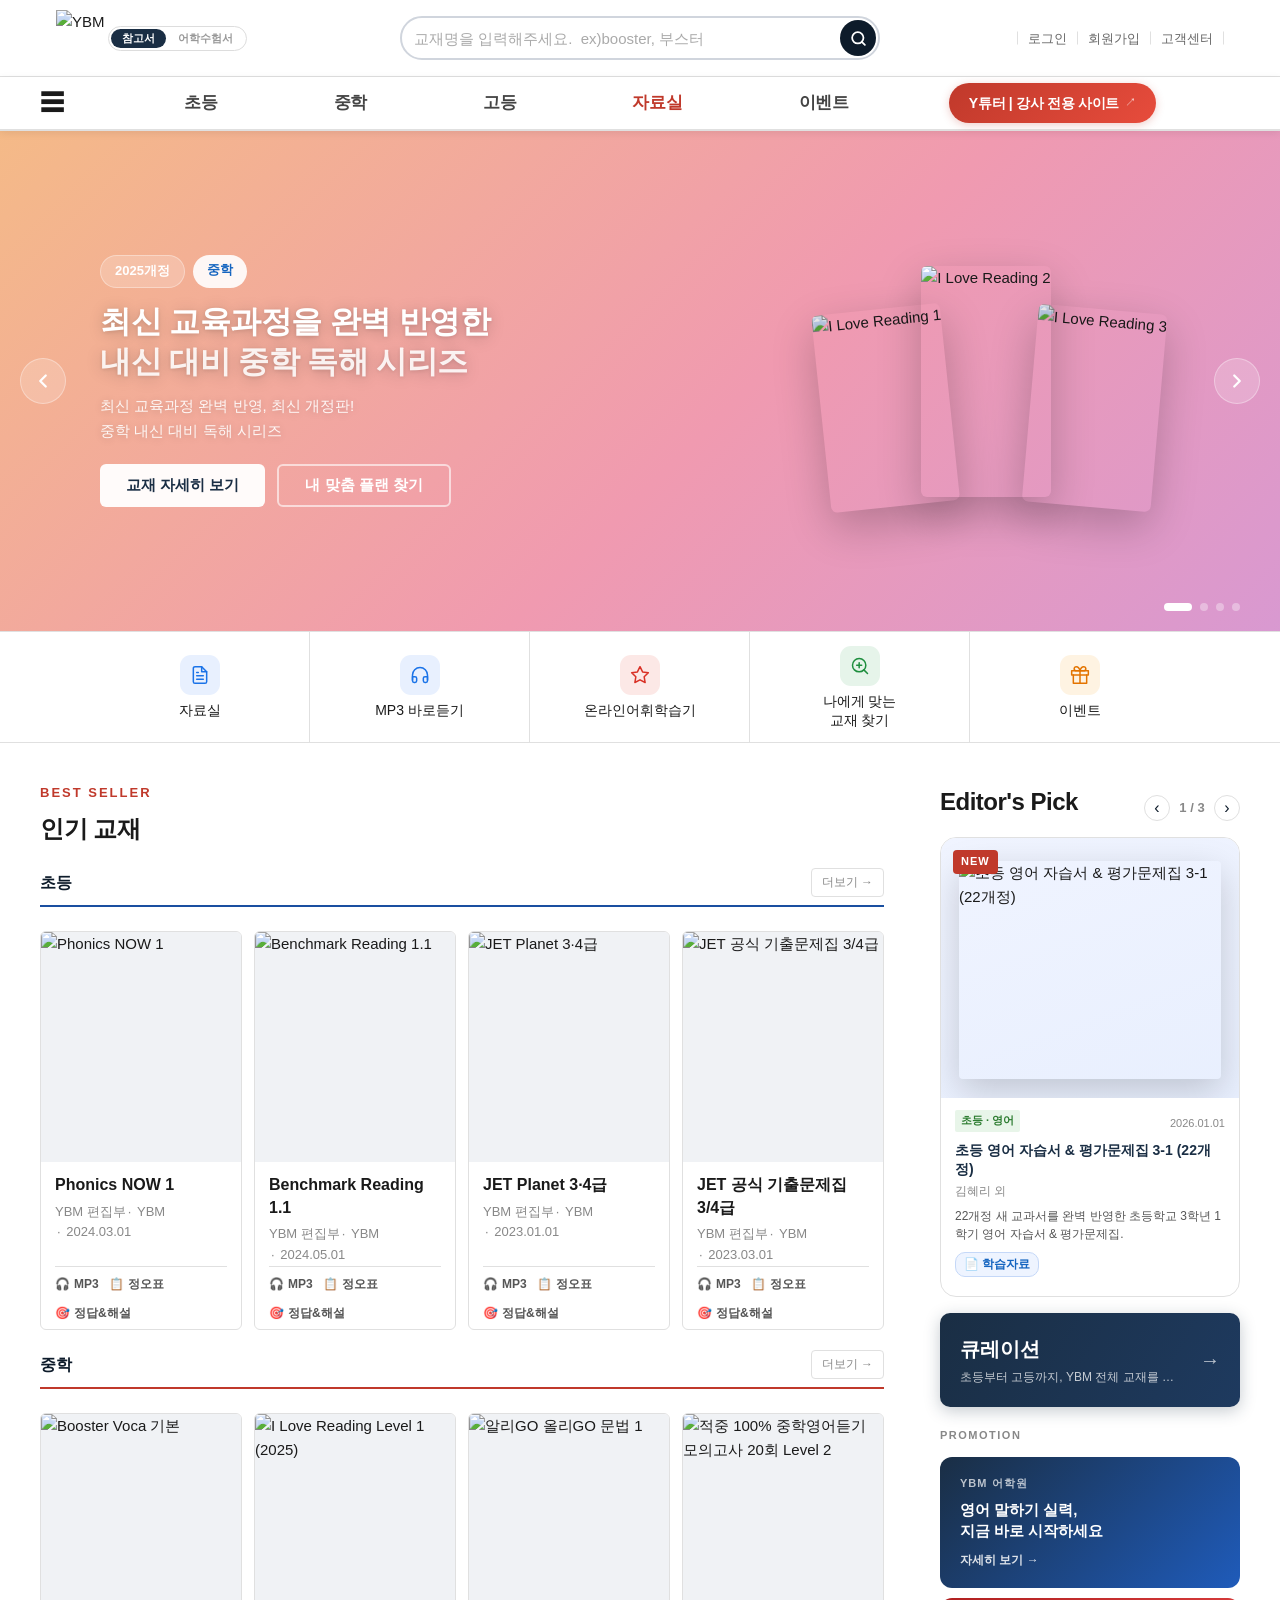
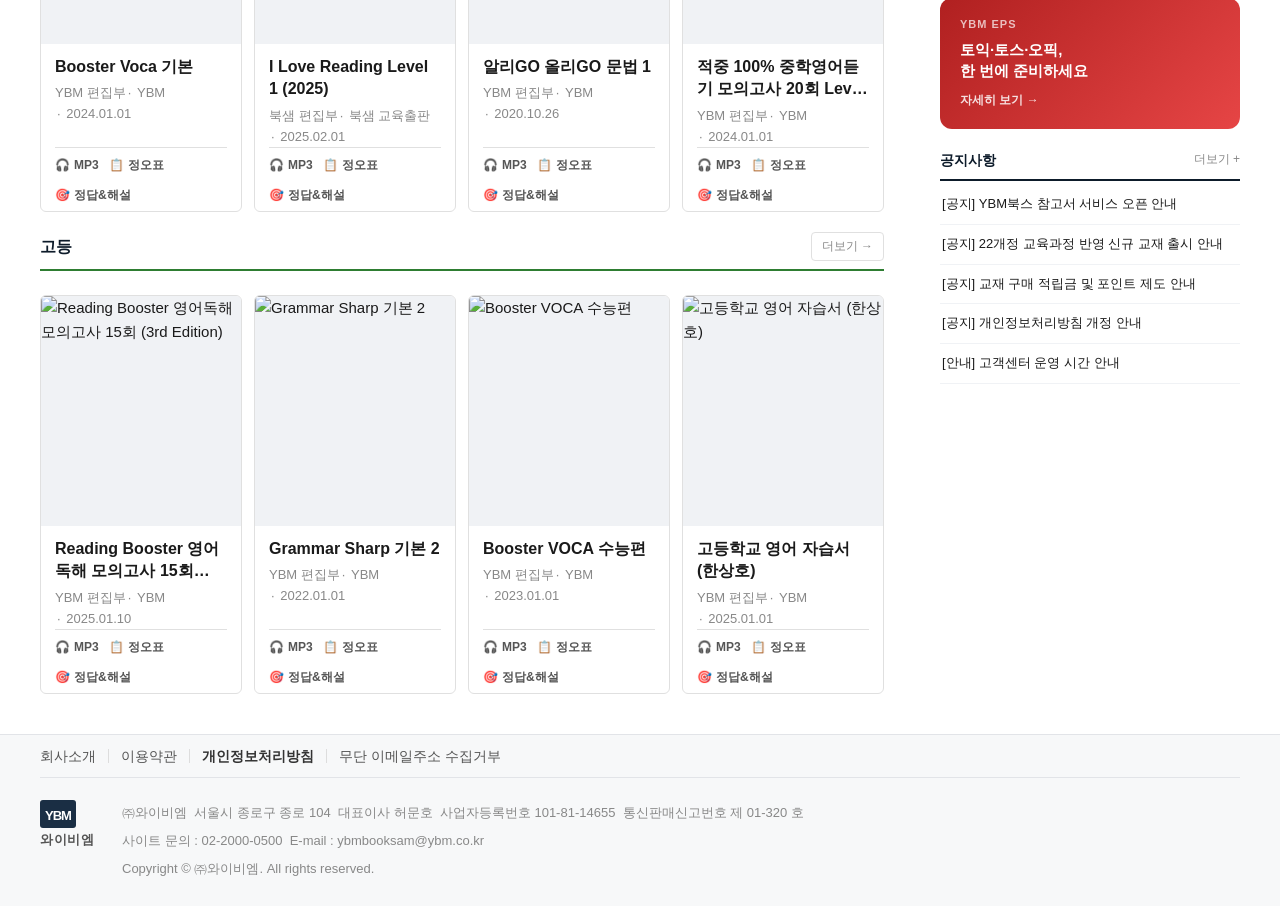
==== commit de97eebd: "신간 교재 섹션 제목 → Editor's Pick Co-Authored-By: Claude Sonnet 4.6 <noreply@anthropic.com>" ====
--- a/index.html
+++ b/index.html
@@ -710,8 +710,7 @@
       <div class="new-col">
         <div class="section-header" style="margin-bottom:var(--sp-4)">
           <div>
-            <div class="section-eyebrow">NEW RELEASE</div>
-            <h2 class="section-title">신간 교재</h2>
+            <h2 class="section-title">Editor's Pick</h2>
           </div>
           <div class="new-nav">
             <button class="new-nav-btn" id="newPrev" onclick="moveNewSlide(-1)">&#8249;</button>
